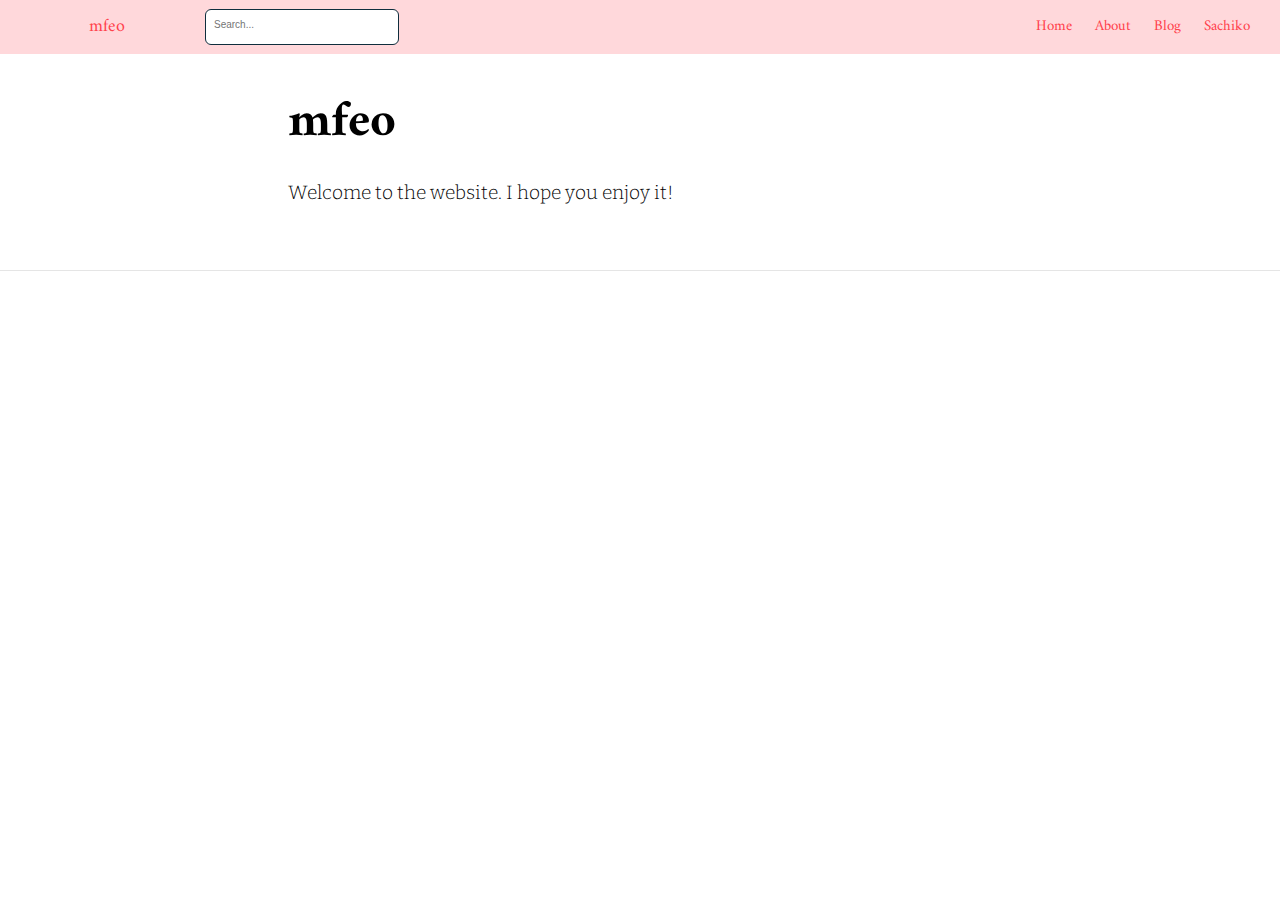
==== docs/index.html @ fdfb840c "i have no idea what im doing?" ====
<!DOCTYPE html>

<html xmlns="http://www.w3.org/1999/xhtml" lang="" xml:lang="">

<head>
  <meta charset="utf-8"/>
  <meta name="viewport" content="width=device-width, initial-scale=1"/>
  <meta http-equiv="X-UA-Compatible" content="IE=Edge,chrome=1"/>
  <meta name="generator" content="distill" />

  <style type="text/css">
  /* Hide doc at startup (prevent jankiness while JS renders/transforms) */
  body {
    visibility: hidden;
  }
  </style>

 <!--radix_placeholder_import_source-->
 <!--/radix_placeholder_import_source-->

<style type="text/css">code{white-space: pre;}</style>
<style type="text/css" data-origin="pandoc">
pre > code.sourceCode { white-space: pre; position: relative; }
pre > code.sourceCode > span { display: inline-block; line-height: 1.25; }
pre > code.sourceCode > span:empty { height: 1.2em; }
.sourceCode { overflow: visible; }
code.sourceCode > span { color: inherit; text-decoration: inherit; }
div.sourceCode { margin: 1em 0; }
pre.sourceCode { margin: 0; }
@media screen {
div.sourceCode { overflow: auto; }
}
@media print {
pre > code.sourceCode { white-space: pre-wrap; }
pre > code.sourceCode > span { text-indent: -5em; padding-left: 5em; }
}
pre.numberSource code
  { counter-reset: source-line 0; }
pre.numberSource code > span
  { position: relative; left: -4em; counter-increment: source-line; }
pre.numberSource code > span > a:first-child::before
  { content: counter(source-line);
    position: relative; left: -1em; text-align: right; vertical-align: baseline;
    border: none; display: inline-block;
    -webkit-touch-callout: none; -webkit-user-select: none;
    -khtml-user-select: none; -moz-user-select: none;
    -ms-user-select: none; user-select: none;
    padding: 0 4px; width: 4em;
    color: #aaaaaa;
  }
pre.numberSource { margin-left: 3em; border-left: 1px solid #aaaaaa;  padding-left: 4px; }
div.sourceCode
  {   }
@media screen {
pre > code.sourceCode > span > a:first-child::before { text-decoration: underline; }
}
code span.al { color: #ad0000; } /* Alert */
code span.an { color: #5e5e5e; } /* Annotation */
code span.at { } /* Attribute */
code span.bn { color: #ad0000; } /* BaseN */
code span.bu { } /* BuiltIn */
code span.cf { color: #007ba5; } /* ControlFlow */
code span.ch { color: #20794d; } /* Char */
code span.cn { color: #8f5902; } /* Constant */
code span.co { color: #5e5e5e; } /* Comment */
code span.cv { color: #5e5e5e; font-style: italic; } /* CommentVar */
code span.do { color: #5e5e5e; font-style: italic; } /* Documentation */
code span.dt { color: #ad0000; } /* DataType */
code span.dv { color: #ad0000; } /* DecVal */
code span.er { color: #ad0000; } /* Error */
code span.ex { } /* Extension */
code span.fl { color: #ad0000; } /* Float */
code span.fu { color: #4758ab; } /* Function */
code span.im { } /* Import */
code span.in { color: #5e5e5e; } /* Information */
code span.kw { color: #007ba5; } /* Keyword */
code span.op { color: #5e5e5e; } /* Operator */
code span.ot { color: #007ba5; } /* Other */
code span.pp { color: #ad0000; } /* Preprocessor */
code span.sc { color: #5e5e5e; } /* SpecialChar */
code span.ss { color: #20794d; } /* SpecialString */
code span.st { color: #20794d; } /* String */
code span.va { color: #111111; } /* Variable */
code span.vs { color: #20794d; } /* VerbatimString */
code span.wa { color: #5e5e5e; font-style: italic; } /* Warning */
</style>


  <!--radix_placeholder_meta_tags-->
  <title>mfeo</title>

  <meta property="description" itemprop="description" content="Welcome to the website. I hope you enjoy it!"/>



  <!--  https://developers.facebook.com/docs/sharing/webmasters#markup -->
  <meta property="og:title" content="mfeo"/>
  <meta property="og:type" content="article"/>
  <meta property="og:description" content="Welcome to the website. I hope you enjoy it!"/>
  <meta property="og:locale" content="en_US"/>
  <meta property="og:site_name" content="mfeo"/>

  <!--  https://dev.twitter.com/cards/types/summary -->
  <meta property="twitter:card" content="summary"/>
  <meta property="twitter:title" content="mfeo"/>
  <meta property="twitter:description" content="Welcome to the website. I hope you enjoy it!"/>

  <!--/radix_placeholder_meta_tags-->
  <!--radix_placeholder_rmarkdown_metadata-->

  <script type="text/json" id="radix-rmarkdown-metadata">
  {"type":"list","attributes":{"names":{"type":"character","attributes":{},"value":["title","description","site"]}},"value":[{"type":"character","attributes":{},"value":["mfeo"]},{"type":"character","attributes":{},"value":["Welcome to the website. I hope you enjoy it!\n"]},{"type":"character","attributes":{},"value":["distill::distill_website"]}]}
  </script>
  <!--/radix_placeholder_rmarkdown_metadata-->
  <!--radix_placeholder_navigation_in_header-->
  <meta name="distill:offset" content=""/>

  <script type="application/javascript">

    window.headroom_prevent_pin = false;

    window.document.addEventListener("DOMContentLoaded", function (event) {

      // initialize headroom for banner
      var header = $('header').get(0);
      var headerHeight = header.offsetHeight;
      var headroom = new Headroom(header, {
        tolerance: 5,
        onPin : function() {
          if (window.headroom_prevent_pin) {
            window.headroom_prevent_pin = false;
            headroom.unpin();
          }
        }
      });
      headroom.init();
      if(window.location.hash)
        headroom.unpin();
      $(header).addClass('headroom--transition');

      // offset scroll location for banner on hash change
      // (see: https://github.com/WickyNilliams/headroom.js/issues/38)
      window.addEventListener("hashchange", function(event) {
        window.scrollTo(0, window.pageYOffset - (headerHeight + 25));
      });

      // responsive menu
      $('.distill-site-header').each(function(i, val) {
        var topnav = $(this);
        var toggle = topnav.find('.nav-toggle');
        toggle.on('click', function() {
          topnav.toggleClass('responsive');
        });
      });

      // nav dropdowns
      $('.nav-dropbtn').click(function(e) {
        $(this).next('.nav-dropdown-content').toggleClass('nav-dropdown-active');
        $(this).parent().siblings('.nav-dropdown')
           .children('.nav-dropdown-content').removeClass('nav-dropdown-active');
      });
      $("body").click(function(e){
        $('.nav-dropdown-content').removeClass('nav-dropdown-active');
      });
      $(".nav-dropdown").click(function(e){
        e.stopPropagation();
      });
    });
  </script>

  <style type="text/css">

  /* Theme (user-documented overrideables for nav appearance) */

  .distill-site-nav {
    color: rgba(255, 255, 255, 0.8);
    background-color: #0F2E3D;
    font-size: 15px;
    font-weight: 300;
  }

  .distill-site-nav a {
    color: inherit;
    text-decoration: none;
  }

  .distill-site-nav a:hover {
    color: white;
  }

  @media print {
    .distill-site-nav {
      display: none;
    }
  }

  .distill-site-header {

  }

  .distill-site-footer {

  }


  /* Site Header */

  .distill-site-header {
    width: 100%;
    box-sizing: border-box;
    z-index: 3;
  }

  .distill-site-header .nav-left {
    display: inline-block;
    margin-left: 8px;
  }

  @media screen and (max-width: 768px) {
    .distill-site-header .nav-left {
      margin-left: 0;
    }
  }


  .distill-site-header .nav-right {
    float: right;
    margin-right: 8px;
  }

  .distill-site-header a,
  .distill-site-header .title {
    display: inline-block;
    text-align: center;
    padding: 14px 10px 14px 10px;
  }

  .distill-site-header .title {
    font-size: 18px;
    min-width: 150px;
  }

  .distill-site-header .logo {
    padding: 0;
  }

  .distill-site-header .logo img {
    display: none;
    max-height: 20px;
    width: auto;
    margin-bottom: -4px;
  }

  .distill-site-header .nav-image img {
    max-height: 18px;
    width: auto;
    display: inline-block;
    margin-bottom: -3px;
  }



  @media screen and (min-width: 1000px) {
    .distill-site-header .logo img {
      display: inline-block;
    }
    .distill-site-header .nav-left {
      margin-left: 20px;
    }
    .distill-site-header .nav-right {
      margin-right: 20px;
    }
    .distill-site-header .title {
      padding-left: 12px;
    }
  }


  .distill-site-header .nav-toggle {
    display: none;
  }

  .nav-dropdown {
    display: inline-block;
    position: relative;
  }

  .nav-dropdown .nav-dropbtn {
    border: none;
    outline: none;
    color: rgba(255, 255, 255, 0.8);
    padding: 16px 10px;
    background-color: transparent;
    font-family: inherit;
    font-size: inherit;
    font-weight: inherit;
    margin: 0;
    margin-top: 1px;
    z-index: 2;
  }

  .nav-dropdown-content {
    display: none;
    position: absolute;
    background-color: white;
    min-width: 200px;
    border: 1px solid rgba(0,0,0,0.15);
    border-radius: 4px;
    box-shadow: 0px 8px 16px 0px rgba(0,0,0,0.1);
    z-index: 1;
    margin-top: 2px;
    white-space: nowrap;
    padding-top: 4px;
    padding-bottom: 4px;
  }

  .nav-dropdown-content hr {
    margin-top: 4px;
    margin-bottom: 4px;
    border: none;
    border-bottom: 1px solid rgba(0, 0, 0, 0.1);
  }

  .nav-dropdown-active {
    display: block;
  }

  .nav-dropdown-content a, .nav-dropdown-content .nav-dropdown-header {
    color: black;
    padding: 6px 24px;
    text-decoration: none;
    display: block;
    text-align: left;
  }

  .nav-dropdown-content .nav-dropdown-header {
    display: block;
    padding: 5px 24px;
    padding-bottom: 0;
    text-transform: uppercase;
    font-size: 14px;
    color: #999999;
    white-space: nowrap;
  }

  .nav-dropdown:hover .nav-dropbtn {
    color: white;
  }

  .nav-dropdown-content a:hover {
    background-color: #ddd;
    color: black;
  }

  .nav-right .nav-dropdown-content {
    margin-left: -45%;
    right: 0;
  }

  @media screen and (max-width: 768px) {
    .distill-site-header a, .distill-site-header .nav-dropdown  {display: none;}
    .distill-site-header a.nav-toggle {
      float: right;
      display: block;
    }
    .distill-site-header .title {
      margin-left: 0;
    }
    .distill-site-header .nav-right {
      margin-right: 0;
    }
    .distill-site-header {
      overflow: hidden;
    }
    .nav-right .nav-dropdown-content {
      margin-left: 0;
    }
  }


  @media screen and (max-width: 768px) {
    .distill-site-header.responsive {position: relative; min-height: 500px; }
    .distill-site-header.responsive a.nav-toggle {
      position: absolute;
      right: 0;
      top: 0;
    }
    .distill-site-header.responsive a,
    .distill-site-header.responsive .nav-dropdown {
      display: block;
      text-align: left;
    }
    .distill-site-header.responsive .nav-left,
    .distill-site-header.responsive .nav-right {
      width: 100%;
    }
    .distill-site-header.responsive .nav-dropdown {float: none;}
    .distill-site-header.responsive .nav-dropdown-content {position: relative;}
    .distill-site-header.responsive .nav-dropdown .nav-dropbtn {
      display: block;
      width: 100%;
      text-align: left;
    }
  }

  /* Site Footer */

  .distill-site-footer {
    width: 100%;
    overflow: hidden;
    box-sizing: border-box;
    z-index: 3;
    margin-top: 30px;
    padding-top: 30px;
    padding-bottom: 30px;
    text-align: center;
  }

  /* Headroom */

  d-title {
    padding-top: 6rem;
  }

  @media print {
    d-title {
      padding-top: 4rem;
    }
  }

  .headroom {
    z-index: 1000;
    position: fixed;
    top: 0;
    left: 0;
    right: 0;
  }

  .headroom--transition {
    transition: all .4s ease-in-out;
  }

  .headroom--unpinned {
    top: -100px;
  }

  .headroom--pinned {
    top: 0;
  }

  /* adjust viewport for navbar height */
  /* helps vertically center bootstrap (non-distill) content */
  .min-vh-100 {
    min-height: calc(100vh - 100px) !important;
  }

  </style>

  <script src="site_libs/jquery-3.6.0/jquery-3.6.0.min.js"></script>
  <link href="site_libs/font-awesome-5.1.0/css/all.css" rel="stylesheet"/>
  <link href="site_libs/font-awesome-5.1.0/css/v4-shims.css" rel="stylesheet"/>
  <script src="site_libs/headroom-0.9.4/headroom.min.js"></script>
  <script src="site_libs/autocomplete-0.37.1/autocomplete.min.js"></script>
  <script src="site_libs/fuse-6.4.1/fuse.min.js"></script>

  <script type="application/javascript">

  function getMeta(metaName) {
    var metas = document.getElementsByTagName('meta');
    for (let i = 0; i < metas.length; i++) {
      if (metas[i].getAttribute('name') === metaName) {
        return metas[i].getAttribute('content');
      }
    }
    return '';
  }

  function offsetURL(url) {
    var offset = getMeta('distill:offset');
    return offset ? offset + '/' + url : url;
  }

  function createFuseIndex() {

    // create fuse index
    var options = {
      keys: [
        { name: 'title', weight: 20 },
        { name: 'categories', weight: 15 },
        { name: 'description', weight: 10 },
        { name: 'contents', weight: 5 },
      ],
      ignoreLocation: true,
      threshold: 0
    };
    var fuse = new window.Fuse([], options);

    // fetch the main search.json
    return fetch(offsetURL('search.json'))
      .then(function(response) {
        if (response.status == 200) {
          return response.json().then(function(json) {
            // index main articles
            json.articles.forEach(function(article) {
              fuse.add(article);
            });
            // download collections and index their articles
            return Promise.all(json.collections.map(function(collection) {
              return fetch(offsetURL(collection)).then(function(response) {
                if (response.status === 200) {
                  return response.json().then(function(articles) {
                    articles.forEach(function(article) {
                      fuse.add(article);
                    });
                  })
                } else {
                  return Promise.reject(
                    new Error('Unexpected status from search index request: ' +
                              response.status)
                  );
                }
              });
            })).then(function() {
              return fuse;
            });
          });

        } else {
          return Promise.reject(
            new Error('Unexpected status from search index request: ' +
                        response.status)
          );
        }
      });
  }

  window.document.addEventListener("DOMContentLoaded", function (event) {

    // get search element (bail if we don't have one)
    var searchEl = window.document.getElementById('distill-search');
    if (!searchEl)
      return;

    createFuseIndex()
      .then(function(fuse) {

        // make search box visible
        searchEl.classList.remove('hidden');

        // initialize autocomplete
        var options = {
          autoselect: true,
          hint: false,
          minLength: 2,
        };
        window.autocomplete(searchEl, options, [{
          source: function(query, callback) {
            const searchOptions = {
              isCaseSensitive: false,
              shouldSort: true,
              minMatchCharLength: 2,
              limit: 10,
            };
            var results = fuse.search(query, searchOptions);
            callback(results
              .map(function(result) { return result.item; })
            );
          },
          templates: {
            suggestion: function(suggestion) {
              var img = suggestion.preview && Object.keys(suggestion.preview).length > 0
                ? `<img src="${offsetURL(suggestion.preview)}"</img>`
                : '';
              var html = `
                <div class="search-item">
                  <h3>${suggestion.title}</h3>
                  <div class="search-item-description">
                    ${suggestion.description || ''}
                  </div>
                  <div class="search-item-preview">
                    ${img}
                  </div>
                </div>
              `;
              return html;
            }
          }
        }]).on('autocomplete:selected', function(event, suggestion) {
          window.location.href = offsetURL(suggestion.path);
        });
        // remove inline display style on autocompleter (we want to
        // manage responsive display via css)
        $('.algolia-autocomplete').css("display", "");
      })
      .catch(function(error) {
        console.log(error);
      });

  });

  </script>

  <style type="text/css">

  .nav-search {
    font-size: x-small;
  }

  /* Algolioa Autocomplete */

  .algolia-autocomplete {
    display: inline-block;
    margin-left: 10px;
    vertical-align: sub;
    background-color: white;
    color: black;
    padding: 6px;
    padding-top: 8px;
    padding-bottom: 0;
    border-radius: 6px;
    border: 1px #0F2E3D solid;
    width: 180px;
  }


  @media screen and (max-width: 768px) {
    .distill-site-nav .algolia-autocomplete {
      display: none;
      visibility: hidden;
    }
    .distill-site-nav.responsive .algolia-autocomplete {
      display: inline-block;
      visibility: visible;
    }
    .distill-site-nav.responsive .algolia-autocomplete .aa-dropdown-menu {
      margin-left: 0;
      width: 400px;
      max-height: 400px;
    }
  }

  .algolia-autocomplete .aa-input, .algolia-autocomplete .aa-hint {
    width: 90%;
    outline: none;
    border: none;
  }

  .algolia-autocomplete .aa-hint {
    color: #999;
  }
  .algolia-autocomplete .aa-dropdown-menu {
    width: 550px;
    max-height: 70vh;
    overflow-x: visible;
    overflow-y: scroll;
    padding: 5px;
    margin-top: 3px;
    margin-left: -150px;
    background-color: #fff;
    border-radius: 5px;
    border: 1px solid #999;
    border-top: none;
  }

  .algolia-autocomplete .aa-dropdown-menu .aa-suggestion {
    cursor: pointer;
    padding: 5px 4px;
    border-bottom: 1px solid #eee;
  }

  .algolia-autocomplete .aa-dropdown-menu .aa-suggestion:last-of-type {
    border-bottom: none;
    margin-bottom: 2px;
  }

  .algolia-autocomplete .aa-dropdown-menu .aa-suggestion .search-item {
    overflow: hidden;
    font-size: 0.8em;
    line-height: 1.4em;
  }

  .algolia-autocomplete .aa-dropdown-menu .aa-suggestion .search-item h3 {
    font-size: 1rem;
    margin-block-start: 0;
    margin-block-end: 5px;
  }

  .algolia-autocomplete .aa-dropdown-menu .aa-suggestion .search-item-description {
    display: inline-block;
    overflow: hidden;
    height: 2.8em;
    width: 80%;
    margin-right: 4%;
  }

  .algolia-autocomplete .aa-dropdown-menu .aa-suggestion .search-item-preview {
    display: inline-block;
    width: 15%;
  }

  .algolia-autocomplete .aa-dropdown-menu .aa-suggestion .search-item-preview img {
    height: 3em;
    width: auto;
    display: none;
  }

  .algolia-autocomplete .aa-dropdown-menu .aa-suggestion .search-item-preview img[src] {
    display: initial;
  }

  .algolia-autocomplete .aa-dropdown-menu .aa-suggestion.aa-cursor {
    background-color: #eee;
  }
  .algolia-autocomplete .aa-dropdown-menu .aa-suggestion em {
    font-weight: bold;
    font-style: normal;
  }

  </style>


  <!--/radix_placeholder_navigation_in_header-->
  <!--radix_placeholder_distill-->

  <style type="text/css">

  body {
    background-color: white;
  }

  .pandoc-table {
    width: 100%;
  }

  .pandoc-table>caption {
    margin-bottom: 10px;
  }

  .pandoc-table th:not([align]) {
    text-align: left;
  }

  .pagedtable-footer {
    font-size: 15px;
  }

  d-byline .byline {
    grid-template-columns: 2fr 2fr;
  }

  d-byline .byline h3 {
    margin-block-start: 1.5em;
  }

  d-byline .byline .authors-affiliations h3 {
    margin-block-start: 0.5em;
  }

  .authors-affiliations .orcid-id {
    width: 16px;
    height:16px;
    margin-left: 4px;
    margin-right: 4px;
    vertical-align: middle;
    padding-bottom: 2px;
  }

  d-title .dt-tags {
    margin-top: 1em;
    grid-column: text;
  }

  .dt-tags .dt-tag {
    text-decoration: none;
    display: inline-block;
    color: rgba(0,0,0,0.6);
    padding: 0em 0.4em;
    margin-right: 0.5em;
    margin-bottom: 0.4em;
    font-size: 70%;
    border: 1px solid rgba(0,0,0,0.2);
    border-radius: 3px;
    text-transform: uppercase;
    font-weight: 500;
  }

  d-article table.gt_table td,
  d-article table.gt_table th {
    border-bottom: none;
  }

  .html-widget {
    margin-bottom: 2.0em;
  }

  .l-screen-inset {
    padding-right: 16px;
  }

  .l-screen .caption {
    margin-left: 10px;
  }

  .shaded {
    background: rgb(247, 247, 247);
    padding-top: 20px;
    padding-bottom: 20px;
    border-top: 1px solid rgba(0, 0, 0, 0.1);
    border-bottom: 1px solid rgba(0, 0, 0, 0.1);
  }

  .shaded .html-widget {
    margin-bottom: 0;
    border: 1px solid rgba(0, 0, 0, 0.1);
  }

  .shaded .shaded-content {
    background: white;
  }

  .text-output {
    margin-top: 0;
    line-height: 1.5em;
  }

  .hidden {
    display: none !important;
  }

  d-article {
    padding-top: 2.5rem;
    padding-bottom: 30px;
  }

  d-appendix {
    padding-top: 30px;
  }

  d-article>p>img {
    width: 100%;
  }

  d-article h2 {
    margin: 1rem 0 1.5rem 0;
  }

  d-article h3 {
    margin-top: 1.5rem;
  }

  d-article iframe {
    border: 1px solid rgba(0, 0, 0, 0.1);
    margin-bottom: 2.0em;
    width: 100%;
  }

  /* Tweak code blocks */

  d-article div.sourceCode code,
  d-article pre code {
    font-family: Consolas, Monaco, 'Andale Mono', 'Ubuntu Mono', monospace;
  }

  d-article pre,
  d-article div.sourceCode,
  d-article div.sourceCode pre {
    overflow: auto;
  }

  d-article div.sourceCode {
    background-color: white;
  }

  d-article div.sourceCode pre {
    padding-left: 10px;
    font-size: 12px;
    border-left: 2px solid rgba(0,0,0,0.1);
  }

  d-article pre {
    font-size: 12px;
    color: black;
    background: none;
    margin-top: 0;
    text-align: left;
    white-space: pre;
    word-spacing: normal;
    word-break: normal;
    word-wrap: normal;
    line-height: 1.5;

    -moz-tab-size: 4;
    -o-tab-size: 4;
    tab-size: 4;

    -webkit-hyphens: none;
    -moz-hyphens: none;
    -ms-hyphens: none;
    hyphens: none;
  }

  d-article pre a {
    border-bottom: none;
  }

  d-article pre a:hover {
    border-bottom: none;
    text-decoration: underline;
  }

  d-article details {
    grid-column: text;
    margin-bottom: 0.8em;
  }

  @media(min-width: 768px) {

  d-article pre,
  d-article div.sourceCode,
  d-article div.sourceCode pre {
    overflow: visible !important;
  }

  d-article div.sourceCode pre {
    padding-left: 18px;
    font-size: 14px;
  }

  d-article pre {
    font-size: 14px;
  }

  }

  figure img.external {
    background: white;
    border: 1px solid rgba(0, 0, 0, 0.1);
    box-shadow: 0 1px 8px rgba(0, 0, 0, 0.1);
    padding: 18px;
    box-sizing: border-box;
  }

  /* CSS for d-contents */

  .d-contents {
    grid-column: text;
    color: rgba(0,0,0,0.8);
    font-size: 0.9em;
    padding-bottom: 1em;
    margin-bottom: 1em;
    padding-bottom: 0.5em;
    margin-bottom: 1em;
    padding-left: 0.25em;
    justify-self: start;
  }

  @media(min-width: 1000px) {
    .d-contents.d-contents-float {
      height: 0;
      grid-column-start: 1;
      grid-column-end: 4;
      justify-self: center;
      padding-right: 3em;
      padding-left: 2em;
    }
  }

  .d-contents nav h3 {
    font-size: 18px;
    margin-top: 0;
    margin-bottom: 1em;
  }

  .d-contents li {
    list-style-type: none
  }

  .d-contents nav > ul {
    padding-left: 0;
  }

  .d-contents ul {
    padding-left: 1em
  }

  .d-contents nav ul li {
    margin-top: 0.6em;
    margin-bottom: 0.2em;
  }

  .d-contents nav a {
    font-size: 13px;
    border-bottom: none;
    text-decoration: none
    color: rgba(0, 0, 0, 0.8);
  }

  .d-contents nav a:hover {
    text-decoration: underline solid rgba(0, 0, 0, 0.6)
  }

  .d-contents nav > ul > li > a {
    font-weight: 600;
  }

  .d-contents nav > ul > li > ul {
    font-weight: inherit;
  }

  .d-contents nav > ul > li > ul > li {
    margin-top: 0.2em;
  }


  .d-contents nav ul {
    margin-top: 0;
    margin-bottom: 0.25em;
  }

  .d-article-with-toc h2:nth-child(2) {
    margin-top: 0;
  }


  /* Figure */

  .figure {
    position: relative;
    margin-bottom: 2.5em;
    margin-top: 1.5em;
  }

  .figure img {
    width: 100%;
  }

  .figure .caption {
    color: rgba(0, 0, 0, 0.6);
    font-size: 12px;
    line-height: 1.5em;
  }

  .figure img.external {
    background: white;
    border: 1px solid rgba(0, 0, 0, 0.1);
    box-shadow: 0 1px 8px rgba(0, 0, 0, 0.1);
    padding: 18px;
    box-sizing: border-box;
  }

  .figure .caption a {
    color: rgba(0, 0, 0, 0.6);
  }

  .figure .caption b,
  .figure .caption strong, {
    font-weight: 600;
    color: rgba(0, 0, 0, 1.0);
  }

  /* Citations */

  d-article .citation {
    color: inherit;
    cursor: inherit;
  }

  div.hanging-indent{
    margin-left: 1em; text-indent: -1em;
  }

  /* Citation hover box */

  .tippy-box[data-theme~=light-border] {
    background-color: rgba(250, 250, 250, 0.95);
  }

  .tippy-content > p {
    margin-bottom: 0;
    padding: 2px;
  }


  /* Tweak 1000px media break to show more text */

  @media(min-width: 1000px) {
    .base-grid,
    distill-header,
    d-title,
    d-abstract,
    d-article,
    d-appendix,
    distill-appendix,
    d-byline,
    d-footnote-list,
    d-citation-list,
    distill-footer {
      grid-template-columns: [screen-start] 1fr [page-start kicker-start] 80px [middle-start] 50px [text-start kicker-end] 65px 65px 65px 65px 65px 65px 65px 65px [text-end gutter-start] 65px [middle-end] 65px [page-end gutter-end] 1fr [screen-end];
      grid-column-gap: 16px;
    }

    .grid {
      grid-column-gap: 16px;
    }

    d-article {
      font-size: 1.06rem;
      line-height: 1.7em;
    }
    figure .caption, .figure .caption, figure figcaption {
      font-size: 13px;
    }
  }

  @media(min-width: 1180px) {
    .base-grid,
    distill-header,
    d-title,
    d-abstract,
    d-article,
    d-appendix,
    distill-appendix,
    d-byline,
    d-footnote-list,
    d-citation-list,
    distill-footer {
      grid-template-columns: [screen-start] 1fr [page-start kicker-start] 60px [middle-start] 60px [text-start kicker-end] 60px 60px 60px 60px 60px 60px 60px 60px [text-end gutter-start] 60px [middle-end] 60px [page-end gutter-end] 1fr [screen-end];
      grid-column-gap: 32px;
    }

    .grid {
      grid-column-gap: 32px;
    }
  }


  /* Get the citation styles for the appendix (not auto-injected on render since
     we do our own rendering of the citation appendix) */

  d-appendix .citation-appendix,
  .d-appendix .citation-appendix {
    font-size: 11px;
    line-height: 15px;
    border-left: 1px solid rgba(0, 0, 0, 0.1);
    padding-left: 18px;
    border: 1px solid rgba(0,0,0,0.1);
    background: rgba(0, 0, 0, 0.02);
    padding: 10px 18px;
    border-radius: 3px;
    color: rgba(150, 150, 150, 1);
    overflow: hidden;
    margin-top: -12px;
    white-space: pre-wrap;
    word-wrap: break-word;
  }

  /* Include appendix styles here so they can be overridden */

  d-appendix {
    contain: layout style;
    font-size: 0.8em;
    line-height: 1.7em;
    margin-top: 60px;
    margin-bottom: 0;
    border-top: 1px solid rgba(0, 0, 0, 0.1);
    color: rgba(0,0,0,0.5);
    padding-top: 60px;
    padding-bottom: 48px;
  }

  d-appendix h3 {
    grid-column: page-start / text-start;
    font-size: 15px;
    font-weight: 500;
    margin-top: 1em;
    margin-bottom: 0;
    color: rgba(0,0,0,0.65);
  }

  d-appendix h3 + * {
    margin-top: 1em;
  }

  d-appendix ol {
    padding: 0 0 0 15px;
  }

  @media (min-width: 768px) {
    d-appendix ol {
      padding: 0 0 0 30px;
      margin-left: -30px;
    }
  }

  d-appendix li {
    margin-bottom: 1em;
  }

  d-appendix a {
    color: rgba(0, 0, 0, 0.6);
  }

  d-appendix > * {
    grid-column: text;
  }

  d-appendix > d-footnote-list,
  d-appendix > d-citation-list,
  d-appendix > distill-appendix {
    grid-column: screen;
  }

  /* Include footnote styles here so they can be overridden */

  d-footnote-list {
    contain: layout style;
  }

  d-footnote-list > * {
    grid-column: text;
  }

  d-footnote-list a.footnote-backlink {
    color: rgba(0,0,0,0.3);
    padding-left: 0.5em;
  }



  /* Anchor.js */

  .anchorjs-link {
    /*transition: all .25s linear; */
    text-decoration: none;
    border-bottom: none;
  }
  *:hover > .anchorjs-link {
    margin-left: -1.125em !important;
    text-decoration: none;
    border-bottom: none;
  }

  /* Social footer */

  .social_footer {
    margin-top: 30px;
    margin-bottom: 0;
    color: rgba(0,0,0,0.67);
  }

  .disqus-comments {
    margin-right: 30px;
  }

  .disqus-comment-count {
    border-bottom: 1px solid rgba(0, 0, 0, 0.4);
    cursor: pointer;
  }

  #disqus_thread {
    margin-top: 30px;
  }

  .article-sharing a {
    border-bottom: none;
    margin-right: 8px;
  }

  .article-sharing a:hover {
    border-bottom: none;
  }

  .sidebar-section.subscribe {
    font-size: 12px;
    line-height: 1.6em;
  }

  .subscribe p {
    margin-bottom: 0.5em;
  }


  .article-footer .subscribe {
    font-size: 15px;
    margin-top: 45px;
  }


  .sidebar-section.custom {
    font-size: 12px;
    line-height: 1.6em;
  }

  .custom p {
    margin-bottom: 0.5em;
  }

  /* Styles for listing layout (hide title) */
  .layout-listing d-title, .layout-listing .d-title {
    display: none;
  }

  /* Styles for posts lists (not auto-injected) */


  .posts-with-sidebar {
    padding-left: 45px;
    padding-right: 45px;
  }

  .posts-list .description h2,
  .posts-list .description p {
    font-family: -apple-system, BlinkMacSystemFont, "Segoe UI", Roboto, Oxygen, Ubuntu, Cantarell, "Fira Sans", "Droid Sans", "Helvetica Neue", Arial, sans-serif;
  }

  .posts-list .description h2 {
    font-weight: 700;
    border-bottom: none;
    padding-bottom: 0;
  }

  .posts-list h2.post-tag {
    border-bottom: 1px solid rgba(0, 0, 0, 0.2);
    padding-bottom: 12px;
  }
  .posts-list {
    margin-top: 60px;
    margin-bottom: 24px;
  }

  .posts-list .post-preview {
    text-decoration: none;
    overflow: hidden;
    display: block;
    border-bottom: 1px solid rgba(0, 0, 0, 0.1);
    padding: 24px 0;
  }

  .post-preview-last {
    border-bottom: none !important;
  }

  .posts-list .posts-list-caption {
    grid-column: screen;
    font-weight: 400;
  }

  .posts-list .post-preview h2 {
    margin: 0 0 6px 0;
    line-height: 1.2em;
    font-style: normal;
    font-size: 24px;
  }

  .posts-list .post-preview p {
    margin: 0 0 12px 0;
    line-height: 1.4em;
    font-size: 16px;
  }

  .posts-list .post-preview .thumbnail {
    box-sizing: border-box;
    margin-bottom: 24px;
    position: relative;
    max-width: 500px;
  }
  .posts-list .post-preview img {
    width: 100%;
    display: block;
  }

  .posts-list .metadata {
    font-size: 12px;
    line-height: 1.4em;
    margin-bottom: 18px;
  }

  .posts-list .metadata > * {
    display: inline-block;
  }

  .posts-list .metadata .publishedDate {
    margin-right: 2em;
  }

  .posts-list .metadata .dt-authors {
    display: block;
    margin-top: 0.3em;
    margin-right: 2em;
  }

  .posts-list .dt-tags {
    display: block;
    line-height: 1em;
  }

  .posts-list .dt-tags .dt-tag {
    display: inline-block;
    color: rgba(0,0,0,0.6);
    padding: 0.3em 0.4em;
    margin-right: 0.2em;
    margin-bottom: 0.4em;
    font-size: 60%;
    border: 1px solid rgba(0,0,0,0.2);
    border-radius: 3px;
    text-transform: uppercase;
    font-weight: 500;
  }

  .posts-list img {
    opacity: 1;
  }

  .posts-list img[data-src] {
    opacity: 0;
  }

  .posts-more {
    clear: both;
  }


  .posts-sidebar {
    font-size: 16px;
  }

  .posts-sidebar h3 {
    font-size: 16px;
    margin-top: 0;
    margin-bottom: 0.5em;
    font-weight: 400;
    text-transform: uppercase;
  }

  .sidebar-section {
    margin-bottom: 30px;
  }

  .categories ul {
    list-style-type: none;
    margin: 0;
    padding: 0;
  }

  .categories li {
    color: rgba(0, 0, 0, 0.8);
    margin-bottom: 0;
  }

  .categories li>a {
    border-bottom: none;
  }

  .categories li>a:hover {
    border-bottom: 1px solid rgba(0, 0, 0, 0.4);
  }

  .categories .active {
    font-weight: 600;
  }

  .categories .category-count {
    color: rgba(0, 0, 0, 0.4);
  }


  @media(min-width: 768px) {
    .posts-list .post-preview h2 {
      font-size: 26px;
    }
    .posts-list .post-preview .thumbnail {
      float: right;
      width: 30%;
      margin-bottom: 0;
    }
    .posts-list .post-preview .description {
      float: left;
      width: 45%;
    }
    .posts-list .post-preview .metadata {
      float: left;
      width: 20%;
      margin-top: 8px;
    }
    .posts-list .post-preview p {
      margin: 0 0 12px 0;
      line-height: 1.5em;
      font-size: 16px;
    }
    .posts-with-sidebar .posts-list {
      float: left;
      width: 75%;
    }
    .posts-with-sidebar .posts-sidebar {
      float: right;
      width: 20%;
      margin-top: 60px;
      padding-top: 24px;
      padding-bottom: 24px;
    }
  }


  /* Improve display for browsers without grid (IE/Edge <= 15) */

  .downlevel {
    line-height: 1.6em;
    font-family: -apple-system, BlinkMacSystemFont, "Segoe UI", Roboto, Oxygen, Ubuntu, Cantarell, "Fira Sans", "Droid Sans", "Helvetica Neue", Arial, sans-serif;
    margin: 0;
  }

  .downlevel .d-title {
    padding-top: 6rem;
    padding-bottom: 1.5rem;
  }

  .downlevel .d-title h1 {
    font-size: 50px;
    font-weight: 700;
    line-height: 1.1em;
    margin: 0 0 0.5rem;
  }

  .downlevel .d-title p {
    font-weight: 300;
    font-size: 1.2rem;
    line-height: 1.55em;
    margin-top: 0;
  }

  .downlevel .d-byline {
    padding-top: 0.8em;
    padding-bottom: 0.8em;
    font-size: 0.8rem;
    line-height: 1.8em;
  }

  .downlevel .section-separator {
    border: none;
    border-top: 1px solid rgba(0, 0, 0, 0.1);
  }

  .downlevel .d-article {
    font-size: 1.06rem;
    line-height: 1.7em;
    padding-top: 1rem;
    padding-bottom: 2rem;
  }


  .downlevel .d-appendix {
    padding-left: 0;
    padding-right: 0;
    max-width: none;
    font-size: 0.8em;
    line-height: 1.7em;
    margin-bottom: 0;
    color: rgba(0,0,0,0.5);
    padding-top: 40px;
    padding-bottom: 48px;
  }

  .downlevel .footnotes ol {
    padding-left: 13px;
  }

  .downlevel .base-grid,
  .downlevel .distill-header,
  .downlevel .d-title,
  .downlevel .d-abstract,
  .downlevel .d-article,
  .downlevel .d-appendix,
  .downlevel .distill-appendix,
  .downlevel .d-byline,
  .downlevel .d-footnote-list,
  .downlevel .d-citation-list,
  .downlevel .distill-footer,
  .downlevel .appendix-bottom,
  .downlevel .posts-container {
    padding-left: 40px;
    padding-right: 40px;
  }

  @media(min-width: 768px) {
    .downlevel .base-grid,
    .downlevel .distill-header,
    .downlevel .d-title,
    .downlevel .d-abstract,
    .downlevel .d-article,
    .downlevel .d-appendix,
    .downlevel .distill-appendix,
    .downlevel .d-byline,
    .downlevel .d-footnote-list,
    .downlevel .d-citation-list,
    .downlevel .distill-footer,
    .downlevel .appendix-bottom,
    .downlevel .posts-container {
    padding-left: 150px;
    padding-right: 150px;
    max-width: 900px;
  }
  }

  .downlevel pre code {
    display: block;
    border-left: 2px solid rgba(0, 0, 0, .1);
    padding: 0 0 0 20px;
    font-size: 14px;
  }

  .downlevel code, .downlevel pre {
    color: black;
    background: none;
    font-family: Consolas, Monaco, 'Andale Mono', 'Ubuntu Mono', monospace;
    text-align: left;
    white-space: pre;
    word-spacing: normal;
    word-break: normal;
    word-wrap: normal;
    line-height: 1.5;

    -moz-tab-size: 4;
    -o-tab-size: 4;
    tab-size: 4;

    -webkit-hyphens: none;
    -moz-hyphens: none;
    -ms-hyphens: none;
    hyphens: none;
  }

  .downlevel .posts-list .post-preview {
    color: inherit;
  }



  </style>

  <script type="application/javascript">

  function is_downlevel_browser() {
    if (bowser.isUnsupportedBrowser({ msie: "12", msedge: "16"},
                                   window.navigator.userAgent)) {
      return true;
    } else {
      return window.load_distill_framework === undefined;
    }
  }

  // show body when load is complete
  function on_load_complete() {

    // add anchors
    if (window.anchors) {
      window.anchors.options.placement = 'left';
      window.anchors.add('d-article > h2, d-article > h3, d-article > h4, d-article > h5');
    }


    // set body to visible
    document.body.style.visibility = 'visible';

    // force redraw for leaflet widgets
    if (window.HTMLWidgets) {
      var maps = window.HTMLWidgets.findAll(".leaflet");
      $.each(maps, function(i, el) {
        var map = this.getMap();
        map.invalidateSize();
        map.eachLayer(function(layer) {
          if (layer instanceof L.TileLayer)
            layer.redraw();
        });
      });
    }

    // trigger 'shown' so htmlwidgets resize
    $('d-article').trigger('shown');
  }

  function init_distill() {

    init_common();

    // create front matter
    var front_matter = $('<d-front-matter></d-front-matter>');
    $('#distill-front-matter').wrap(front_matter);

    // create d-title
    $('.d-title').changeElementType('d-title');

    // create d-byline
    var byline = $('<d-byline></d-byline>');
    $('.d-byline').replaceWith(byline);

    // create d-article
    var article = $('<d-article></d-article>');
    $('.d-article').wrap(article).children().unwrap();

    // move posts container into article
    $('.posts-container').appendTo($('d-article'));

    // create d-appendix
    $('.d-appendix').changeElementType('d-appendix');

    // flag indicating that we have appendix items
    var appendix = $('.appendix-bottom').children('h3').length > 0;

    // replace footnotes with <d-footnote>
    $('.footnote-ref').each(function(i, val) {
      appendix = true;
      var href = $(this).attr('href');
      var id = href.replace('#', '');
      var fn = $('#' + id);
      var fn_p = $('#' + id + '>p');
      fn_p.find('.footnote-back').remove();
      var text = fn_p.html();
      var dtfn = $('<d-footnote></d-footnote>');
      dtfn.html(text);
      $(this).replaceWith(dtfn);
    });
    // remove footnotes
    $('.footnotes').remove();

    // move refs into #references-listing
    $('#references-listing').replaceWith($('#refs'));

    $('h1.appendix, h2.appendix').each(function(i, val) {
      $(this).changeElementType('h3');
    });
    $('h3.appendix').each(function(i, val) {
      var id = $(this).attr('id');
      $('.d-contents a[href="#' + id + '"]').parent().remove();
      appendix = true;
      $(this).nextUntil($('h1, h2, h3')).addBack().appendTo($('d-appendix'));
    });

    // show d-appendix if we have appendix content
    $("d-appendix").css('display', appendix ? 'grid' : 'none');

    // localize layout chunks to just output
    $('.layout-chunk').each(function(i, val) {

      // capture layout
      var layout = $(this).attr('data-layout');

      // apply layout to markdown level block elements
      var elements = $(this).children().not('details, div.sourceCode, pre, script');
      elements.each(function(i, el) {
        var layout_div = $('<div class="' + layout + '"></div>');
        if (layout_div.hasClass('shaded')) {
          var shaded_content = $('<div class="shaded-content"></div>');
          $(this).wrap(shaded_content);
          $(this).parent().wrap(layout_div);
        } else {
          $(this).wrap(layout_div);
        }
      });


      // unwrap the layout-chunk div
      $(this).children().unwrap();
    });

    // remove code block used to force  highlighting css
    $('.distill-force-highlighting-css').parent().remove();

    // remove empty line numbers inserted by pandoc when using a
    // custom syntax highlighting theme
    $('code.sourceCode a:empty').remove();

    // load distill framework
    load_distill_framework();

    // wait for window.distillRunlevel == 4 to do post processing
    function distill_post_process() {

      if (!window.distillRunlevel || window.distillRunlevel < 4)
        return;

      // hide author/affiliations entirely if we have no authors
      var front_matter = JSON.parse($("#distill-front-matter").html());
      var have_authors = front_matter.authors && front_matter.authors.length > 0;
      if (!have_authors)
        $('d-byline').addClass('hidden');

      // article with toc class
      $('.d-contents').parent().addClass('d-article-with-toc');

      // strip links that point to #
      $('.authors-affiliations').find('a[href="#"]').removeAttr('href');

      // add orcid ids
      $('.authors-affiliations').find('.author').each(function(i, el) {
        var orcid_id = front_matter.authors[i].orcidID;
        if (orcid_id) {
          var a = $('<a></a>');
          a.attr('href', 'https://orcid.org/' + orcid_id);
          var img = $('<img></img>');
          img.addClass('orcid-id');
          img.attr('alt', 'ORCID ID');
          img.attr('src','[data-uri]');
          a.append(img);
          $(this).append(a);
        }
      });

      // hide elements of author/affiliations grid that have no value
      function hide_byline_column(caption) {
        $('d-byline').find('h3:contains("' + caption + '")').parent().css('visibility', 'hidden');
      }

      // affiliations
      var have_affiliations = false;
      for (var i = 0; i<front_matter.authors.length; ++i) {
        var author = front_matter.authors[i];
        if (author.affiliation !== "&nbsp;") {
          have_affiliations = true;
          break;
        }
      }
      if (!have_affiliations)
        $('d-byline').find('h3:contains("Affiliations")').css('visibility', 'hidden');

      // published date
      if (!front_matter.publishedDate)
        hide_byline_column("Published");

      // document object identifier
      var doi = $('d-byline').find('h3:contains("DOI")');
      var doi_p = doi.next().empty();
      if (!front_matter.doi) {
        // if we have a citation and valid citationText then link to that
        if ($('#citation').length > 0 && front_matter.citationText) {
          doi.html('Citation');
          $('<a href="#citation"></a>')
            .text(front_matter.citationText)
            .appendTo(doi_p);
        } else {
          hide_byline_column("DOI");
        }
      } else {
        $('<a></a>')
           .attr('href', "https://doi.org/" + front_matter.doi)
           .html(front_matter.doi)
           .appendTo(doi_p);
      }

       // change plural form of authors/affiliations
      if (front_matter.authors.length === 1) {
        var grid = $('.authors-affiliations');
        grid.children('h3:contains("Authors")').text('Author');
        grid.children('h3:contains("Affiliations")').text('Affiliation');
      }

      // remove d-appendix and d-footnote-list local styles
      $('d-appendix > style:first-child').remove();
      $('d-footnote-list > style:first-child').remove();

      // move appendix-bottom entries to the bottom
      $('.appendix-bottom').appendTo('d-appendix').children().unwrap();
      $('.appendix-bottom').remove();

      // hoverable references
      $('span.citation[data-cites]').each(function() {
        var refs = $(this).attr('data-cites').split(" ");
        var refHtml = refs.map(function(ref) {
          return "<p>" + $('#ref-' + ref).html() + "</p>";
        }).join("\n");
        window.tippy(this, {
          allowHTML: true,
          content: refHtml,
          maxWidth: 500,
          interactive: true,
          interactiveBorder: 10,
          theme: 'light-border',
          placement: 'bottom-start'
        });
      });

      // clear polling timer
      clearInterval(tid);

      // show body now that everything is ready
      on_load_complete();
    }

    var tid = setInterval(distill_post_process, 50);
    distill_post_process();

  }

  function init_downlevel() {

    init_common();

     // insert hr after d-title
    $('.d-title').after($('<hr class="section-separator"/>'));

    // check if we have authors
    var front_matter = JSON.parse($("#distill-front-matter").html());
    var have_authors = front_matter.authors && front_matter.authors.length > 0;

    // manage byline/border
    if (!have_authors)
      $('.d-byline').remove();
    $('.d-byline').after($('<hr class="section-separator"/>'));
    $('.d-byline a').remove();

    // remove toc
    $('.d-contents').remove();

    // move appendix elements
    $('h1.appendix, h2.appendix').each(function(i, val) {
      $(this).changeElementType('h3');
    });
    $('h3.appendix').each(function(i, val) {
      $(this).nextUntil($('h1, h2, h3')).addBack().appendTo($('.d-appendix'));
    });


    // inject headers into references and footnotes
    var refs_header = $('<h3></h3>');
    refs_header.text('References');
    $('#refs').prepend(refs_header);

    var footnotes_header = $('<h3></h3');
    footnotes_header.text('Footnotes');
    $('.footnotes').children('hr').first().replaceWith(footnotes_header);

    // move appendix-bottom entries to the bottom
    $('.appendix-bottom').appendTo('.d-appendix').children().unwrap();
    $('.appendix-bottom').remove();

    // remove appendix if it's empty
    if ($('.d-appendix').children().length === 0)
      $('.d-appendix').remove();

    // prepend separator above appendix
    $('.d-appendix').before($('<hr class="section-separator" style="clear: both"/>'));

    // trim code
    $('pre>code').each(function(i, val) {
      $(this).html($.trim($(this).html()));
    });

    // move posts-container right before article
    $('.posts-container').insertBefore($('.d-article'));

    $('body').addClass('downlevel');

    on_load_complete();
  }


  function init_common() {

    // jquery plugin to change element types
    (function($) {
      $.fn.changeElementType = function(newType) {
        var attrs = {};

        $.each(this[0].attributes, function(idx, attr) {
          attrs[attr.nodeName] = attr.nodeValue;
        });

        this.replaceWith(function() {
          return $("<" + newType + "/>", attrs).append($(this).contents());
        });
      };
    })(jQuery);

    // prevent underline for linked images
    $('a > img').parent().css({'border-bottom' : 'none'});

    // mark non-body figures created by knitr chunks as 100% width
    $('.layout-chunk').each(function(i, val) {
      var figures = $(this).find('img, .html-widget');
      if ($(this).attr('data-layout') !== "l-body") {
        figures.css('width', '100%');
      } else {
        figures.css('max-width', '100%');
        figures.filter("[width]").each(function(i, val) {
          var fig = $(this);
          fig.css('width', fig.attr('width') + 'px');
        });

      }
    });

    // auto-append index.html to post-preview links in file: protocol
    // and in rstudio ide preview
    $('.post-preview').each(function(i, val) {
      if (window.location.protocol === "file:")
        $(this).attr('href', $(this).attr('href') + "index.html");
    });

    // get rid of index.html references in header
    if (window.location.protocol !== "file:") {
      $('.distill-site-header a[href]').each(function(i,val) {
        $(this).attr('href', $(this).attr('href').replace("index.html", "./"));
      });
    }

    // add class to pandoc style tables
    $('tr.header').parent('thead').parent('table').addClass('pandoc-table');
    $('.kable-table').children('table').addClass('pandoc-table');

    // add figcaption style to table captions
    $('caption').parent('table').addClass("figcaption");

    // initialize posts list
    if (window.init_posts_list)
      window.init_posts_list();

    // implmement disqus comment link
    $('.disqus-comment-count').click(function() {
      window.headroom_prevent_pin = true;
      $('#disqus_thread').toggleClass('hidden');
      if (!$('#disqus_thread').hasClass('hidden')) {
        var offset = $(this).offset();
        $(window).resize();
        $('html, body').animate({
          scrollTop: offset.top - 35
        });
      }
    });
  }

  document.addEventListener('DOMContentLoaded', function() {
    if (is_downlevel_browser())
      init_downlevel();
    else
      window.addEventListener('WebComponentsReady', init_distill);
  });

  </script>

  <style type="text/css">
  /* base variables */

  /* Edit the CSS properties in this file to create a custom
     Distill theme. Only edit values in the right column
     for each row; values shown are the CSS defaults.
     To return any property to the default,
     you may set its value to: unset
     All rows must end with a semi-colon.                      */

  /* Optional: embed custom fonts here with `@import`          */
  /* This must remain at the top of this file.                 */



  html {
    /*-- Main font sizes --*/
    --title-size:      50px;
    --body-size:       1.06rem;
    --code-size:       14px;
    --aside-size:      12px;
    --fig-cap-size:    13px;
    /*-- Main font colors --*/
    --title-color:     #000000;
    --header-color:    rgba(0, 0, 0, 0.8);
    --body-color:      rgba(0, 0, 0, 0.8);
    --aside-color:     rgba(0, 0, 0, 0.6);
    --fig-cap-color:   rgba(0, 0, 0, 0.6);
    /*-- Specify custom fonts ~~~ must be imported above   --*/
    --heading-font:    sans-serif;
    --mono-font:       monospace;
    --body-font:       sans-serif;
    --navbar-font:     sans-serif;  /* websites + blogs only */
  }

  /*-- ARTICLE METADATA --*/
  d-byline {
    --heading-size:    0.6rem;
    --heading-color:   rgba(0, 0, 0, 0.5);
    --body-size:       0.8rem;
    --body-color:      rgba(0, 0, 0, 0.8);
  }

  /*-- ARTICLE TABLE OF CONTENTS --*/
  .d-contents {
    --heading-size:    18px;
    --contents-size:   13px;
  }

  /*-- ARTICLE APPENDIX --*/
  d-appendix {
    --heading-size:    15px;
    --heading-color:   rgba(0, 0, 0, 0.65);
    --text-size:       0.8em;
    --text-color:      rgba(0, 0, 0, 0.5);
  }

  /*-- WEBSITE HEADER + FOOTER --*/
  /* These properties only apply to Distill sites and blogs  */

  .distill-site-header {
    --title-size:       18px;
    --text-color:       rgba(255, 255, 255, 0.8);
    --text-size:        15px;
    --hover-color:      white;
    --bkgd-color:       #0F2E3D;
  }

  .distill-site-footer {
    --text-color:       rgba(255, 255, 255, 0.8);
    --text-size:        15px;
    --hover-color:      white;
    --bkgd-color:       #0F2E3D;
  }

  /*-- Additional custom styles --*/
  /* Add any additional CSS rules below                      */
  </style>
  <style type="text/css">/* base variables */

  /* Edit the CSS properties in this file to create a custom
     Distill theme. Only edit values in the right column
     for each row; values shown are the CSS defaults.
     To return any property to the default,
     you may set its value to: unset
     All rows must end with a semi-colon.                      */

  /* Optional: embed custom fonts here with `@import`          */
  /* This must remain at the top of this file.                 */
  /* Optional: embed custom fonts here with `@import`          */
  /* This must remain at the top of this file.                 */
  @import url('https://fonts.googleapis.com/css2?family=Amiri');
  @import url('https://fonts.googleapis.com/css2?family=Bitter');
  @import url('https://fonts.googleapis.com/css2?family=DM+Mono');

  html {
    /*-- Main font sizes --*/
    --title-size:      50px;
    --body-size:       1.06rem;
    --code-size:       14px;
    --aside-size:      12px;
    --fig-cap-size:    13px;
    /*-- Main font colors --*/
    --title-color:     #000000;
    --header-color:    rgba(0, 0, 0, 0.8);
    --body-color:      rgba(0, 0, 0, 0.8);
    --aside-color:     rgba(0, 0, 0, 0.6);
    --fig-cap-color:   rgba(0, 0, 0, 0.6);
    /*-- Specify custom fonts ~~~ must be imported above   --*/
    --heading-font:    "Amiri", serif;
    --mono-font:       "DM Mono", monospace;
    --body-font:       "Bitter", sans-serif;
    --navbar-font:     "Amiri", serif;
  }

  /*-- ARTICLE METADATA --*/
  d-byline {
    --heading-size:    0.6rem;
    --heading-color:   rgba(0, 0, 0, 0.5);
    --body-size:       0.8rem;
    --body-color:      rgba(0, 0, 0, 0.8);
  }

  /*-- ARTICLE TABLE OF CONTENTS --*/
  .d-contents {
    --heading-size:    18px;
    --contents-size:   13px;
  }

  /*-- ARTICLE APPENDIX --*/
  d-appendix {
    --heading-size:    15px;
    --heading-color:   rgba(0, 0, 0, 0.65);
    --text-size:       0.8em;
    --text-color:      rgba(0, 0, 0, 0.5);
  }

  /*-- WEBSITE HEADER + FOOTER --*/
  /* These properties only apply to Distill sites and blogs  */

  .distill-site-header {
    --title-size:       18px;    
    --text-color:       #ff414b; /* edited */
    --text-size:        15px;
    --hover-color:      #dd424c; /* edited */
    --bkgd-color:       #ffd8db; /* edited */
  }

  .distill-site-footer {
    --text-color:       rgba(255, 255, 255, 0.8);
    --text-size:        15px;
    --hover-color:      white;
    --bkgd-color:       #0F2E3D;
  }

  /*-- Additional custom styles --*/
  /* Add any additional CSS rules below                      */

  /* Change bullets */
  ul > li::marker {
    font-size: 1.125em;
    color: #ff414b;
  }

  /* Change link appearance */
  d-article a {
    border-bottom: 2px solid #ffd8db;
    text-decoration: none;
  }</style>
  <style type="text/css">
  /* base style */

  /* FONT FAMILIES */

  :root {
    --heading-default: -apple-system, BlinkMacSystemFont, "Segoe UI", Roboto, Oxygen, Ubuntu, Cantarell, "Fira Sans", "Droid Sans", "Helvetica Neue", Arial, sans-serif;
    --mono-default: Consolas, Monaco, 'Andale Mono', 'Ubuntu Mono', monospace;
    --body-default: -apple-system, BlinkMacSystemFont, "Segoe UI", Roboto, Oxygen, Ubuntu, Cantarell, "Fira Sans", "Droid Sans", "Helvetica Neue", Arial, sans-serif;
  }

  body,
  .posts-list .post-preview p,
  .posts-list .description p {
    font-family: var(--body-font), var(--body-default);
  }

  h1, h2, h3, h4, h5, h6,
  .posts-list .post-preview h2,
  .posts-list .description h2 {
    font-family: var(--heading-font), var(--heading-default);
  }

  d-article div.sourceCode code,
  d-article pre code {
    font-family: var(--mono-font), var(--mono-default);
  }


  /*-- TITLE --*/
  d-title h1,
  .posts-list > h1 {
    color: var(--title-color, black);
  }

  d-title h1 {
    font-size: var(--title-size, 50px);
  }

  /*-- HEADERS --*/
  d-article h1,
  d-article h2,
  d-article h3,
  d-article h4,
  d-article h5,
  d-article h6 {
    color: var(--header-color, rgba(0, 0, 0, 0.8));
  }

  /*-- BODY --*/
  d-article > p,  /* only text inside of <p> tags */
  d-article > ul, /* lists */
  d-article > ol {
    color: var(--body-color, rgba(0, 0, 0, 0.8));
    font-size: var(--body-size, 1.06rem);
  }


  /*-- CODE --*/
  d-article div.sourceCode code,
  d-article pre code {
    font-size: var(--code-size, 14px);
  }

  /*-- ASIDE --*/
  d-article aside {
    font-size: var(--aside-size, 12px);
    color: var(--aside-color, rgba(0, 0, 0, 0.6));
  }

  /*-- FIGURE CAPTIONS --*/
  figure .caption,
  figure figcaption,
  .figure .caption {
    font-size: var(--fig-cap-size, 13px);
    color: var(--fig-cap-color, rgba(0, 0, 0, 0.6));
  }

  /*-- METADATA --*/
  d-byline h3 {
    font-size: var(--heading-size, 0.6rem);
    color: var(--heading-color, rgba(0, 0, 0, 0.5));
  }

  d-byline {
    font-size: var(--body-size, 0.8rem);
    color: var(--body-color, rgba(0, 0, 0, 0.8));
  }

  d-byline a,
  d-article d-byline a {
    color: var(--body-color, rgba(0, 0, 0, 0.8));
  }

  /*-- TABLE OF CONTENTS --*/
  .d-contents nav h3 {
    font-size: var(--heading-size, 18px);
  }

  .d-contents nav a {
    font-size: var(--contents-size, 13px);
  }

  /*-- APPENDIX --*/
  d-appendix h3 {
    font-size: var(--heading-size, 15px);
    color: var(--heading-color, rgba(0, 0, 0, 0.65));
  }

  d-appendix {
    font-size: var(--text-size, 0.8em);
    color: var(--text-color, rgba(0, 0, 0, 0.5));
  }

  d-appendix d-footnote-list a.footnote-backlink {
    color: var(--text-color, rgba(0, 0, 0, 0.5));
  }

  /*-- WEBSITE HEADER + FOOTER --*/
  .distill-site-header .title {
    font-size: var(--title-size, 18px);
    font-family: var(--navbar-font), var(--heading-default);
  }

  .distill-site-header a,
  .nav-dropdown .nav-dropbtn {
    font-family: var(--navbar-font), var(--heading-default);
  }

  .nav-dropdown .nav-dropbtn {
    color: var(--text-color, rgba(255, 255, 255, 0.8));
    font-size: var(--text-size, 15px);
  }

  .distill-site-header a:hover,
  .nav-dropdown:hover .nav-dropbtn {
    color: var(--hover-color, white);
  }

  .distill-site-header {
    font-size: var(--text-size, 15px);
    color: var(--text-color, rgba(255, 255, 255, 0.8));
    background-color: var(--bkgd-color, #0F2E3D);
  }

  .distill-site-footer {
    font-size: var(--text-size, 15px);
    color: var(--text-color, rgba(255, 255, 255, 0.8));
    background-color: var(--bkgd-color, #0F2E3D);
  }

  .distill-site-footer a:hover {
    color: var(--hover-color, white);
  }</style>
  <!--/radix_placeholder_distill-->
  <script src="site_libs/header-attrs-2.11/header-attrs.js"></script>
  <script src="site_libs/popper-2.6.0/popper.min.js"></script>
  <link href="site_libs/tippy-6.2.7/tippy.css" rel="stylesheet" />
  <link href="site_libs/tippy-6.2.7/tippy-light-border.css" rel="stylesheet" />
  <script src="site_libs/tippy-6.2.7/tippy.umd.min.js"></script>
  <script src="site_libs/anchor-4.2.2/anchor.min.js"></script>
  <script src="site_libs/bowser-1.9.3/bowser.min.js"></script>
  <script src="site_libs/webcomponents-2.0.0/webcomponents.js"></script>
  <script src="site_libs/distill-2.2.21/template.v2.js"></script>
  <!--radix_placeholder_site_in_header-->
  <!--/radix_placeholder_site_in_header-->


</head>

<body>

<!--radix_placeholder_front_matter-->

<script id="distill-front-matter" type="text/json">
{"title":"mfeo","description":"Welcome to the website. I hope you enjoy it!","authors":[]}
</script>

<!--/radix_placeholder_front_matter-->
<!--radix_placeholder_navigation_before_body-->
<header class="header header--fixed" role="banner">
<nav class="distill-site-nav distill-site-header">
<div class="nav-left">
<a href="index.html" class="title">mfeo</a>
<input id="distill-search" class="nav-search hidden" type="text" placeholder="Search..."/>
</div>
<div class="nav-right">
<a href="index.html">Home</a>
<a href="about.html">About</a>
<a href="blog.html">Blog</a>
<a href="sachiko.html">Sachiko</a>
<a href="javascript:void(0);" class="nav-toggle">&#9776;</a>
</div>
</nav>
</header>
<!--/radix_placeholder_navigation_before_body-->
<!--radix_placeholder_site_before_body-->
<!--/radix_placeholder_site_before_body-->

<div class="d-title">
<h1>mfeo</h1>
<!--radix_placeholder_categories-->
<!--/radix_placeholder_categories-->
<p><p>Welcome to the website. I hope you enjoy it!</p></p>
</div>


<div class="d-article">
<div class="sourceCode" id="cb1"><pre class="sourceCode r distill-force-highlighting-css"><code class="sourceCode r"></code></pre></div>
<!--radix_placeholder_article_footer-->
<!--/radix_placeholder_article_footer-->
</div>

<div class="d-appendix">
</div>


<!--radix_placeholder_site_after_body-->
<!--/radix_placeholder_site_after_body-->
<!--radix_placeholder_appendices-->
<div class="appendix-bottom"></div>
<!--/radix_placeholder_appendices-->
<!--radix_placeholder_navigation_after_body-->
<!--/radix_placeholder_navigation_after_body-->

</body>

</html>
---- docs/site_libs/font-awesome-5.1.0/css/all.css ----
/*!
 * Font Awesome Free 5.1.0 by @fontawesome - https://fontawesome.com
 * License - https://fontawesome.com/license (Icons: CC BY 4.0, Fonts: SIL OFL 1.1, Code: MIT License)
 */
.fa,.fab,.fal,.far,.fas{-moz-osx-font-smoothing:grayscale;-webkit-font-smoothing:antialiased;display:inline-block;font-style:normal;font-variant:normal;text-rendering:auto;line-height:1}.fa-lg{font-size:1.33333em;line-height:.75em;vertical-align:-.0667em}.fa-xs{font-size:.75em}.fa-sm{font-size:.875em}.fa-1x{font-size:1em}.fa-2x{font-size:2em}.fa-3x{font-size:3em}.fa-4x{font-size:4em}.fa-5x{font-size:5em}.fa-6x{font-size:6em}.fa-7x{font-size:7em}.fa-8x{font-size:8em}.fa-9x{font-size:9em}.fa-10x{font-size:10em}.fa-fw{text-align:center;width:1.25em}.fa-ul{list-style-type:none;margin-left:2.5em;padding-left:0}.fa-ul>li{position:relative}.fa-li{left:-2em;position:absolute;text-align:center;width:2em;line-height:inherit}.fa-border{border:.08em solid #eee;border-radius:.1em;padding:.2em .25em .15em}.fa-pull-left{float:left}.fa-pull-right{float:right}.fa.fa-pull-left,.fab.fa-pull-left,.fal.fa-pull-left,.far.fa-pull-left,.fas.fa-pull-left{margin-right:.3em}.fa.fa-pull-right,.fab.fa-pull-right,.fal.fa-pull-right,.far.fa-pull-right,.fas.fa-pull-right{margin-left:.3em}.fa-spin{animation:a 2s infinite linear}.fa-pulse{animation:a 1s infinite steps(8)}@keyframes a{0%{transform:rotate(0deg)}to{transform:rotate(1turn)}}.fa-rotate-90{-ms-filter:"progid:DXImageTransform.Microsoft.BasicImage(rotation=1)";transform:rotate(90deg)}.fa-rotate-180{-ms-filter:"progid:DXImageTransform.Microsoft.BasicImage(rotation=2)";transform:rotate(180deg)}.fa-rotate-270{-ms-filter:"progid:DXImageTransform.Microsoft.BasicImage(rotation=3)";transform:rotate(270deg)}.fa-flip-horizontal{-ms-filter:"progid:DXImageTransform.Microsoft.BasicImage(rotation=0, mirror=1)";transform:scaleX(-1)}.fa-flip-vertical{transform:scaleY(-1)}.fa-flip-horizontal.fa-flip-vertical,.fa-flip-vertical{-ms-filter:"progid:DXImageTransform.Microsoft.BasicImage(rotation=2, mirror=1)"}.fa-flip-horizontal.fa-flip-vertical{transform:scale(-1)}:root .fa-flip-horizontal,:root .fa-flip-vertical,:root .fa-rotate-90,:root .fa-rotate-180,:root .fa-rotate-270{-webkit-filter:none;filter:none}.fa-stack{display:inline-block;height:2em;line-height:2em;position:relative;vertical-align:middle;width:2em}.fa-stack-1x,.fa-stack-2x{left:0;position:absolute;text-align:center;width:100%}.fa-stack-1x{line-height:inherit}.fa-stack-2x{font-size:2em}.fa-inverse{color:#fff}.fa-500px:before{content:"\f26e"}.fa-accessible-icon:before{content:"\f368"}.fa-accusoft:before{content:"\f369"}.fa-address-book:before{content:"\f2b9"}.fa-address-card:before{content:"\f2bb"}.fa-adjust:before{content:"\f042"}.fa-adn:before{content:"\f170"}.fa-adversal:before{content:"\f36a"}.fa-affiliatetheme:before{content:"\f36b"}.fa-algolia:before{content:"\f36c"}.fa-align-center:before{content:"\f037"}.fa-align-justify:before{content:"\f039"}.fa-align-left:before{content:"\f036"}.fa-align-right:before{content:"\f038"}.fa-allergies:before{content:"\f461"}.fa-amazon:before{content:"\f270"}.fa-amazon-pay:before{content:"\f42c"}.fa-ambulance:before{content:"\f0f9"}.fa-american-sign-language-interpreting:before{content:"\f2a3"}.fa-amilia:before{content:"\f36d"}.fa-anchor:before{content:"\f13d"}.fa-android:before{content:"\f17b"}.fa-angellist:before{content:"\f209"}.fa-angle-double-down:before{content:"\f103"}.fa-angle-double-left:before{content:"\f100"}.fa-angle-double-right:before{content:"\f101"}.fa-angle-double-up:before{content:"\f102"}.fa-angle-down:before{content:"\f107"}.fa-angle-left:before{content:"\f104"}.fa-angle-right:before{content:"\f105"}.fa-angle-up:before{content:"\f106"}.fa-angry:before{content:"\f556"}.fa-angrycreative:before{content:"\f36e"}.fa-angular:before{content:"\f420"}.fa-app-store:before{content:"\f36f"}.fa-app-store-ios:before{content:"\f370"}.fa-apper:before{content:"\f371"}.fa-apple:before{content:"\f179"}.fa-apple-pay:before{content:"\f415"}.fa-archive:before{content:"\f187"}.fa-archway:before{content:"\f557"}.fa-arrow-alt-circle-down:before{content:"\f358"}.fa-arrow-alt-circle-left:before{content:"\f359"}.fa-arrow-alt-circle-right:before{content:"\f35a"}.fa-arrow-alt-circle-up:before{content:"\f35b"}.fa-arrow-circle-down:before{content:"\f0ab"}.fa-arrow-circle-left:before{content:"\f0a8"}.fa-arrow-circle-right:before{content:"\f0a9"}.fa-arrow-circle-up:before{content:"\f0aa"}.fa-arrow-down:before{content:"\f063"}.fa-arrow-left:before{content:"\f060"}.fa-arrow-right:before{content:"\f061"}.fa-arrow-up:before{content:"\f062"}.fa-arrows-alt:before{content:"\f0b2"}.fa-arrows-alt-h:before{content:"\f337"}.fa-arrows-alt-v:before{content:"\f338"}.fa-assistive-listening-systems:before{content:"\f2a2"}.fa-asterisk:before{content:"\f069"}.fa-asymmetrik:before{content:"\f372"}.fa-at:before{content:"\f1fa"}.fa-atlas:before{content:"\f558"}.fa-audible:before{content:"\f373"}.fa-audio-description:before{content:"\f29e"}.fa-autoprefixer:before{content:"\f41c"}.fa-avianex:before{content:"\f374"}.fa-aviato:before{content:"\f421"}.fa-award:before{content:"\f559"}.fa-aws:before{content:"\f375"}.fa-backspace:before{content:"\f55a"}.fa-backward:before{content:"\f04a"}.fa-balance-scale:before{content:"\f24e"}.fa-ban:before{content:"\f05e"}.fa-band-aid:before{content:"\f462"}.fa-bandcamp:before{content:"\f2d5"}.fa-barcode:before{content:"\f02a"}.fa-bars:before{content:"\f0c9"}.fa-baseball-ball:before{content:"\f433"}.fa-basketball-ball:before{content:"\f434"}.fa-bath:before{content:"\f2cd"}.fa-battery-empty:before{content:"\f244"}.fa-battery-full:before{content:"\f240"}.fa-battery-half:before{content:"\f242"}.fa-battery-quarter:before{content:"\f243"}.fa-battery-three-quarters:before{content:"\f241"}.fa-bed:before{content:"\f236"}.fa-beer:before{content:"\f0fc"}.fa-behance:before{content:"\f1b4"}.fa-behance-square:before{content:"\f1b5"}.fa-bell:before{content:"\f0f3"}.fa-bell-slash:before{content:"\f1f6"}.fa-bezier-curve:before{content:"\f55b"}.fa-bicycle:before{content:"\f206"}.fa-bimobject:before{content:"\f378"}.fa-binoculars:before{content:"\f1e5"}.fa-birthday-cake:before{content:"\f1fd"}.fa-bitbucket:before{content:"\f171"}.fa-bitcoin:before{content:"\f379"}.fa-bity:before{content:"\f37a"}.fa-black-tie:before{content:"\f27e"}.fa-blackberry:before{content:"\f37b"}.fa-blender:before{content:"\f517"}.fa-blind:before{content:"\f29d"}.fa-blogger:before{content:"\f37c"}.fa-blogger-b:before{content:"\f37d"}.fa-bluetooth:before{content:"\f293"}.fa-bluetooth-b:before{content:"\f294"}.fa-bold:before{content:"\f032"}.fa-bolt:before{content:"\f0e7"}.fa-bomb:before{content:"\f1e2"}.fa-bong:before{content:"\f55c"}.fa-book:before{content:"\f02d"}.fa-book-open:before{content:"\f518"}.fa-bookmark:before{content:"\f02e"}.fa-bowling-ball:before{content:"\f436"}.fa-box:before{content:"\f466"}.fa-box-open:before{content:"\f49e"}.fa-boxes:before{content:"\f468"}.fa-braille:before{content:"\f2a1"}.fa-briefcase:before{content:"\f0b1"}.fa-briefcase-medical:before{content:"\f469"}.fa-broadcast-tower:before{content:"\f519"}.fa-broom:before{content:"\f51a"}.fa-brush:before{content:"\f55d"}.fa-btc:before{content:"\f15a"}.fa-bug:before{content:"\f188"}.fa-building:before{content:"\f1ad"}.fa-bullhorn:before{content:"\f0a1"}.fa-bullseye:before{content:"\f140"}.fa-burn:before{content:"\f46a"}.fa-buromobelexperte:before{content:"\f37f"}.fa-bus:before{content:"\f207"}.fa-bus-alt:before{content:"\f55e"}.fa-buysellads:before{content:"\f20d"}.fa-calculator:before{content:"\f1ec"}.fa-calendar:before{content:"\f133"}.fa-calendar-alt:before{content:"\f073"}.fa-calendar-check:before{content:"\f274"}.fa-calendar-minus:before{content:"\f272"}.fa-calendar-plus:before{content:"\f271"}.fa-calendar-times:before{content:"\f273"}.fa-camera:before{content:"\f030"}.fa-camera-retro:before{content:"\f083"}.fa-cannabis:before{content:"\f55f"}.fa-capsules:before{content:"\f46b"}.fa-car:before{content:"\f1b9"}.fa-caret-down:before{content:"\f0d7"}.fa-caret-left:before{content:"\f0d9"}.fa-caret-right:before{content:"\f0da"}.fa-caret-square-down:before{content:"\f150"}.fa-caret-square-left:before{content:"\f191"}.fa-caret-square-right:before{content:"\f152"}.fa-caret-square-up:before{content:"\f151"}.fa-caret-up:before{content:"\f0d8"}.fa-cart-arrow-down:before{content:"\f218"}.fa-cart-plus:before{content:"\f217"}.fa-cc-amazon-pay:before{content:"\f42d"}.fa-cc-amex:before{content:"\f1f3"}.fa-cc-apple-pay:before{content:"\f416"}.fa-cc-diners-club:before{content:"\f24c"}.fa-cc-discover:before{content:"\f1f2"}.fa-cc-jcb:before{content:"\f24b"}.fa-cc-mastercard:before{content:"\f1f1"}.fa-cc-paypal:before{content:"\f1f4"}.fa-cc-stripe:before{content:"\f1f5"}.fa-cc-visa:before{content:"\f1f0"}.fa-centercode:before{content:"\f380"}.fa-certificate:before{content:"\f0a3"}.fa-chalkboard:before{content:"\f51b"}.fa-chalkboard-teacher:before{content:"\f51c"}.fa-chart-area:before{content:"\f1fe"}.fa-chart-bar:before{content:"\f080"}.fa-chart-line:before{content:"\f201"}.fa-chart-pie:before{content:"\f200"}.fa-check:before{content:"\f00c"}.fa-check-circle:before{content:"\f058"}.fa-check-double:before{content:"\f560"}.fa-check-square:before{content:"\f14a"}.fa-chess:before{content:"\f439"}.fa-chess-bishop:before{content:"\f43a"}.fa-chess-board:before{content:"\f43c"}.fa-chess-king:before{content:"\f43f"}.fa-chess-knight:before{content:"\f441"}.fa-chess-pawn:before{content:"\f443"}.fa-chess-queen:before{content:"\f445"}.fa-chess-rook:before{content:"\f447"}.fa-chevron-circle-down:before{content:"\f13a"}.fa-chevron-circle-left:before{content:"\f137"}.fa-chevron-circle-right:before{content:"\f138"}.fa-chevron-circle-up:before{content:"\f139"}.fa-chevron-down:before{content:"\f078"}.fa-chevron-left:before{content:"\f053"}.fa-chevron-right:before{content:"\f054"}.fa-chevron-up:before{content:"\f077"}.fa-child:before{content:"\f1ae"}.fa-chrome:before{content:"\f268"}.fa-church:before{content:"\f51d"}.fa-circle:before{content:"\f111"}.fa-circle-notch:before{content:"\f1ce"}.fa-clipboard:before{content:"\f328"}.fa-clipboard-check:before{content:"\f46c"}.fa-clipboard-list:before{content:"\f46d"}.fa-clock:before{content:"\f017"}.fa-clone:before{content:"\f24d"}.fa-closed-captioning:before{content:"\f20a"}.fa-cloud:before{content:"\f0c2"}.fa-cloud-download-alt:before{content:"\f381"}.fa-cloud-upload-alt:before{content:"\f382"}.fa-cloudscale:before{content:"\f383"}.fa-cloudsmith:before{content:"\f384"}.fa-cloudversify:before{content:"\f385"}.fa-cocktail:before{content:"\f561"}.fa-code:before{content:"\f121"}.fa-code-branch:before{content:"\f126"}.fa-codepen:before{content:"\f1cb"}.fa-codiepie:before{content:"\f284"}.fa-coffee:before{content:"\f0f4"}.fa-cog:before{content:"\f013"}.fa-cogs:before{content:"\f085"}.fa-coins:before{content:"\f51e"}.fa-columns:before{content:"\f0db"}.fa-comment:before{content:"\f075"}.fa-comment-alt:before{content:"\f27a"}.fa-comment-dots:before{content:"\f4ad"}.fa-comment-slash:before{content:"\f4b3"}.fa-comments:before{content:"\f086"}.fa-compact-disc:before{content:"\f51f"}.fa-compass:before{content:"\f14e"}.fa-compress:before{content:"\f066"}.fa-concierge-bell:before{content:"\f562"}.fa-connectdevelop:before{content:"\f20e"}.fa-contao:before{content:"\f26d"}.fa-cookie:before{content:"\f563"}.fa-cookie-bite:before{content:"\f564"}.fa-copy:before{content:"\f0c5"}.fa-copyright:before{content:"\f1f9"}.fa-couch:before{content:"\f4b8"}.fa-cpanel:before{content:"\f388"}.fa-creative-commons:before{content:"\f25e"}.fa-creative-commons-by:before{content:"\f4e7"}.fa-creative-commons-nc:before{content:"\f4e8"}.fa-creative-commons-nc-eu:before{content:"\f4e9"}.fa-creative-commons-nc-jp:before{content:"\f4ea"}.fa-creative-commons-nd:before{content:"\f4eb"}.fa-creative-commons-pd:before{content:"\f4ec"}.fa-creative-commons-pd-alt:before{content:"\f4ed"}.fa-creative-commons-remix:before{content:"\f4ee"}.fa-creative-commons-sa:before{content:"\f4ef"}.fa-creative-commons-sampling:before{content:"\f4f0"}.fa-creative-commons-sampling-plus:before{content:"\f4f1"}.fa-creative-commons-share:before{content:"\f4f2"}.fa-credit-card:before{content:"\f09d"}.fa-crop:before{content:"\f125"}.fa-crop-alt:before{content:"\f565"}.fa-crosshairs:before{content:"\f05b"}.fa-crow:before{content:"\f520"}.fa-crown:before{content:"\f521"}.fa-css3:before{content:"\f13c"}.fa-css3-alt:before{content:"\f38b"}.fa-cube:before{content:"\f1b2"}.fa-cubes:before{content:"\f1b3"}.fa-cut:before{content:"\f0c4"}.fa-cuttlefish:before{content:"\f38c"}.fa-d-and-d:before{content:"\f38d"}.fa-dashcube:before{content:"\f210"}.fa-database:before{content:"\f1c0"}.fa-deaf:before{content:"\f2a4"}.fa-delicious:before{content:"\f1a5"}.fa-deploydog:before{content:"\f38e"}.fa-deskpro:before{content:"\f38f"}.fa-desktop:before{content:"\f108"}.fa-deviantart:before{content:"\f1bd"}.fa-diagnoses:before{content:"\f470"}.fa-dice:before{content:"\f522"}.fa-dice-five:before{content:"\f523"}.fa-dice-four:before{content:"\f524"}.fa-dice-one:before{content:"\f525"}.fa-dice-six:before{content:"\f526"}.fa-dice-three:before{content:"\f527"}.fa-dice-two:before{content:"\f528"}.fa-digg:before{content:"\f1a6"}.fa-digital-ocean:before{content:"\f391"}.fa-digital-tachograph:before{content:"\f566"}.fa-discord:before{content:"\f392"}.fa-discourse:before{content:"\f393"}.fa-divide:before{content:"\f529"}.fa-dizzy:before{content:"\f567"}.fa-dna:before{content:"\f471"}.fa-dochub:before{content:"\f394"}.fa-docker:before{content:"\f395"}.fa-dollar-sign:before{content:"\f155"}.fa-dolly:before{content:"\f472"}.fa-dolly-flatbed:before{content:"\f474"}.fa-donate:before{content:"\f4b9"}.fa-door-closed:before{content:"\f52a"}.fa-door-open:before{content:"\f52b"}.fa-dot-circle:before{content:"\f192"}.fa-dove:before{content:"\f4ba"}.fa-download:before{content:"\f019"}.fa-draft2digital:before{content:"\f396"}.fa-drafting-compass:before{content:"\f568"}.fa-dribbble:before{content:"\f17d"}.fa-dribbble-square:before{content:"\f397"}.fa-dropbox:before{content:"\f16b"}.fa-drum:before{content:"\f569"}.fa-drum-steelpan:before{content:"\f56a"}.fa-drupal:before{content:"\f1a9"}.fa-dumbbell:before{content:"\f44b"}.fa-dyalog:before{content:"\f399"}.fa-earlybirds:before{content:"\f39a"}.fa-ebay:before{content:"\f4f4"}.fa-edge:before{content:"\f282"}.fa-edit:before{content:"\f044"}.fa-eject:before{content:"\f052"}.fa-elementor:before{content:"\f430"}.fa-ellipsis-h:before{content:"\f141"}.fa-ellipsis-v:before{content:"\f142"}.fa-ember:before{content:"\f423"}.fa-empire:before{content:"\f1d1"}.fa-envelope:before{content:"\f0e0"}.fa-envelope-open:before{content:"\f2b6"}.fa-envelope-square:before{content:"\f199"}.fa-envira:before{content:"\f299"}.fa-equals:before{content:"\f52c"}.fa-eraser:before{content:"\f12d"}.fa-erlang:before{content:"\f39d"}.fa-ethereum:before{content:"\f42e"}.fa-etsy:before{content:"\f2d7"}.fa-euro-sign:before{content:"\f153"}.fa-exchange-alt:before{content:"\f362"}.fa-exclamation:before{content:"\f12a"}.fa-exclamation-circle:before{content:"\f06a"}.fa-exclamation-triangle:before{content:"\f071"}.fa-expand:before{content:"\f065"}.fa-expand-arrows-alt:before{content:"\f31e"}.fa-expeditedssl:before{content:"\f23e"}.fa-external-link-alt:before{content:"\f35d"}.fa-external-link-square-alt:before{content:"\f360"}.fa-eye:before{content:"\f06e"}.fa-eye-dropper:before{content:"\f1fb"}.fa-eye-slash:before{content:"\f070"}.fa-facebook:before{content:"\f09a"}.fa-facebook-f:before{content:"\f39e"}.fa-facebook-messenger:before{content:"\f39f"}.fa-facebook-square:before{content:"\f082"}.fa-fast-backward:before{content:"\f049"}.fa-fast-forward:before{content:"\f050"}.fa-fax:before{content:"\f1ac"}.fa-feather:before{content:"\f52d"}.fa-feather-alt:before{content:"\f56b"}.fa-female:before{content:"\f182"}.fa-fighter-jet:before{content:"\f0fb"}.fa-file:before{content:"\f15b"}.fa-file-alt:before{content:"\f15c"}.fa-file-archive:before{content:"\f1c6"}.fa-file-audio:before{content:"\f1c7"}.fa-file-code:before{content:"\f1c9"}.fa-file-contract:before{content:"\f56c"}.fa-file-download:before{content:"\f56d"}.fa-file-excel:before{content:"\f1c3"}.fa-file-export:before{content:"\f56e"}.fa-file-image:before{content:"\f1c5"}.fa-file-import:before{content:"\f56f"}.fa-file-invoice:before{content:"\f570"}.fa-file-invoice-dollar:before{content:"\f571"}.fa-file-medical:before{content:"\f477"}.fa-file-medical-alt:before{content:"\f478"}.fa-file-pdf:before{content:"\f1c1"}.fa-file-powerpoint:before{content:"\f1c4"}.fa-file-prescription:before{content:"\f572"}.fa-file-signature:before{content:"\f573"}.fa-file-upload:before{content:"\f574"}.fa-file-video:before{content:"\f1c8"}.fa-file-word:before{content:"\f1c2"}.fa-fill:before{content:"\f575"}.fa-fill-drip:before{content:"\f576"}.fa-film:before{content:"\f008"}.fa-filter:before{content:"\f0b0"}.fa-fingerprint:before{content:"\f577"}.fa-fire:before{content:"\f06d"}.fa-fire-extinguisher:before{content:"\f134"}.fa-firefox:before{content:"\f269"}.fa-first-aid:before{content:"\f479"}.fa-first-order:before{content:"\f2b0"}.fa-first-order-alt:before{content:"\f50a"}.fa-firstdraft:before{content:"\f3a1"}.fa-fish:before{content:"\f578"}.fa-flag:before{content:"\f024"}.fa-flag-checkered:before{content:"\f11e"}.fa-flask:before{content:"\f0c3"}.fa-flickr:before{content:"\f16e"}.fa-flipboard:before{content:"\f44d"}.fa-flushed:before{content:"\f579"}.fa-fly:before{content:"\f417"}.fa-folder:before{content:"\f07b"}.fa-folder-open:before{content:"\f07c"}.fa-font:before{content:"\f031"}.fa-font-awesome:before{content:"\f2b4"}.fa-font-awesome-alt:before{content:"\f35c"}.fa-font-awesome-flag:before{content:"\f425"}.fa-font-awesome-logo-full:before{content:"\f4e6"}.fa-fonticons:before{content:"\f280"}.fa-fonticons-fi:before{content:"\f3a2"}.fa-football-ball:before{content:"\f44e"}.fa-fort-awesome:before{content:"\f286"}.fa-fort-awesome-alt:before{content:"\f3a3"}.fa-forumbee:before{content:"\f211"}.fa-forward:before{content:"\f04e"}.fa-foursquare:before{content:"\f180"}.fa-free-code-camp:before{content:"\f2c5"}.fa-freebsd:before{content:"\f3a4"}.fa-frog:before{content:"\f52e"}.fa-frown:before{content:"\f119"}.fa-frown-open:before{content:"\f57a"}.fa-fulcrum:before{content:"\f50b"}.fa-futbol:before{content:"\f1e3"}.fa-galactic-republic:before{content:"\f50c"}.fa-galactic-senate:before{content:"\f50d"}.fa-gamepad:before{content:"\f11b"}.fa-gas-pump:before{content:"\f52f"}.fa-gavel:before{content:"\f0e3"}.fa-gem:before{content:"\f3a5"}.fa-genderless:before{content:"\f22d"}.fa-get-pocket:before{content:"\f265"}.fa-gg:before{content:"\f260"}.fa-gg-circle:before{content:"\f261"}.fa-gift:before{content:"\f06b"}.fa-git:before{content:"\f1d3"}.fa-git-square:before{content:"\f1d2"}.fa-github:before{content:"\f09b"}.fa-github-alt:before{content:"\f113"}.fa-github-square:before{content:"\f092"}.fa-gitkraken:before{content:"\f3a6"}.fa-gitlab:before{content:"\f296"}.fa-gitter:before{content:"\f426"}.fa-glass-martini:before{content:"\f000"}.fa-glass-martini-alt:before{content:"\f57b"}.fa-glasses:before{content:"\f530"}.fa-glide:before{content:"\f2a5"}.fa-glide-g:before{content:"\f2a6"}.fa-globe:before{content:"\f0ac"}.fa-globe-africa:before{content:"\f57c"}.fa-globe-americas:before{content:"\f57d"}.fa-globe-asia:before{content:"\f57e"}.fa-gofore:before{content:"\f3a7"}.fa-golf-ball:before{content:"\f450"}.fa-goodreads:before{content:"\f3a8"}.fa-goodreads-g:before{content:"\f3a9"}.fa-google:before{content:"\f1a0"}.fa-google-drive:before{content:"\f3aa"}.fa-google-play:before{content:"\f3ab"}.fa-google-plus:before{content:"\f2b3"}.fa-google-plus-g:before{content:"\f0d5"}.fa-google-plus-square:before{content:"\f0d4"}.fa-google-wallet:before{content:"\f1ee"}.fa-graduation-cap:before{content:"\f19d"}.fa-gratipay:before{content:"\f184"}.fa-grav:before{content:"\f2d6"}.fa-greater-than:before{content:"\f531"}.fa-greater-than-equal:before{content:"\f532"}.fa-grimace:before{content:"\f57f"}.fa-grin:before{content:"\f580"}.fa-grin-alt:before{content:"\f581"}.fa-grin-beam:before{content:"\f582"}.fa-grin-beam-sweat:before{content:"\f583"}.fa-grin-hearts:before{content:"\f584"}.fa-grin-squint:before{content:"\f585"}.fa-grin-squint-tears:before{content:"\f586"}.fa-grin-stars:before{content:"\f587"}.fa-grin-tears:before{content:"\f588"}.fa-grin-tongue:before{content:"\f589"}.fa-grin-tongue-squint:before{content:"\f58a"}.fa-grin-tongue-wink:before{content:"\f58b"}.fa-grin-wink:before{content:"\f58c"}.fa-grip-horizontal:before{content:"\f58d"}.fa-grip-vertical:before{content:"\f58e"}.fa-gripfire:before{content:"\f3ac"}.fa-grunt:before{content:"\f3ad"}.fa-gulp:before{content:"\f3ae"}.fa-h-square:before{content:"\f0fd"}.fa-hacker-news:before{content:"\f1d4"}.fa-hacker-news-square:before{content:"\f3af"}.fa-hand-holding:before{content:"\f4bd"}.fa-hand-holding-heart:before{content:"\f4be"}.fa-hand-holding-usd:before{content:"\f4c0"}.fa-hand-lizard:before{content:"\f258"}.fa-hand-paper:before{content:"\f256"}.fa-hand-peace:before{content:"\f25b"}.fa-hand-point-down:before{content:"\f0a7"}.fa-hand-point-left:before{content:"\f0a5"}.fa-hand-point-right:before{content:"\f0a4"}.fa-hand-point-up:before{content:"\f0a6"}.fa-hand-pointer:before{content:"\f25a"}.fa-hand-rock:before{content:"\f255"}.fa-hand-scissors:before{content:"\f257"}.fa-hand-spock:before{content:"\f259"}.fa-hands:before{content:"\f4c2"}.fa-hands-helping:before{content:"\f4c4"}.fa-handshake:before{content:"\f2b5"}.fa-hashtag:before{content:"\f292"}.fa-hdd:before{content:"\f0a0"}.fa-heading:before{content:"\f1dc"}.fa-headphones:before{content:"\f025"}.fa-headphones-alt:before{content:"\f58f"}.fa-headset:before{content:"\f590"}.fa-heart:before{content:"\f004"}.fa-heartbeat:before{content:"\f21e"}.fa-helicopter:before{content:"\f533"}.fa-highlighter:before{content:"\f591"}.fa-hips:before{content:"\f452"}.fa-hire-a-helper:before{content:"\f3b0"}.fa-history:before{content:"\f1da"}.fa-hockey-puck:before{content:"\f453"}.fa-home:before{content:"\f015"}.fa-hooli:before{content:"\f427"}.fa-hornbill:before{content:"\f592"}.fa-hospital:before{content:"\f0f8"}.fa-hospital-alt:before{content:"\f47d"}.fa-hospital-symbol:before{content:"\f47e"}.fa-hot-tub:before{content:"\f593"}.fa-hotel:before{content:"\f594"}.fa-hotjar:before{content:"\f3b1"}.fa-hourglass:before{content:"\f254"}.fa-hourglass-end:before{content:"\f253"}.fa-hourglass-half:before{content:"\f252"}.fa-hourglass-start:before{content:"\f251"}.fa-houzz:before{content:"\f27c"}.fa-html5:before{content:"\f13b"}.fa-hubspot:before{content:"\f3b2"}.fa-i-cursor:before{content:"\f246"}.fa-id-badge:before{content:"\f2c1"}.fa-id-card:before{content:"\f2c2"}.fa-id-card-alt:before{content:"\f47f"}.fa-image:before{content:"\f03e"}.fa-images:before{content:"\f302"}.fa-imdb:before{content:"\f2d8"}.fa-inbox:before{content:"\f01c"}.fa-indent:before{content:"\f03c"}.fa-industry:before{content:"\f275"}.fa-infinity:before{content:"\f534"}.fa-info:before{content:"\f129"}.fa-info-circle:before{content:"\f05a"}.fa-instagram:before{content:"\f16d"}.fa-internet-explorer:before{content:"\f26b"}.fa-ioxhost:before{content:"\f208"}.fa-italic:before{content:"\f033"}.fa-itunes:before{content:"\f3b4"}.fa-itunes-note:before{content:"\f3b5"}.fa-java:before{content:"\f4e4"}.fa-jedi-order:before{content:"\f50e"}.fa-jenkins:before{content:"\f3b6"}.fa-joget:before{content:"\f3b7"}.fa-joint:before{content:"\f595"}.fa-joomla:before{content:"\f1aa"}.fa-js:before{content:"\f3b8"}.fa-js-square:before{content:"\f3b9"}.fa-jsfiddle:before{content:"\f1cc"}.fa-key:before{content:"\f084"}.fa-keybase:before{content:"\f4f5"}.fa-keyboard:before{content:"\f11c"}.fa-keycdn:before{content:"\f3ba"}.fa-kickstarter:before{content:"\f3bb"}.fa-kickstarter-k:before{content:"\f3bc"}.fa-kiss:before{content:"\f596"}.fa-kiss-beam:before{content:"\f597"}.fa-kiss-wink-heart:before{content:"\f598"}.fa-kiwi-bird:before{content:"\f535"}.fa-korvue:before{content:"\f42f"}.fa-language:before{content:"\f1ab"}.fa-laptop:before{content:"\f109"}.fa-laravel:before{content:"\f3bd"}.fa-lastfm:before{content:"\f202"}.fa-lastfm-square:before{content:"\f203"}.fa-laugh:before{content:"\f599"}.fa-laugh-beam:before{content:"\f59a"}.fa-laugh-squint:before{content:"\f59b"}.fa-laugh-wink:before{content:"\f59c"}.fa-leaf:before{content:"\f06c"}.fa-leanpub:before{content:"\f212"}.fa-lemon:before{content:"\f094"}.fa-less:before{content:"\f41d"}.fa-less-than:before{content:"\f536"}.fa-less-than-equal:before{content:"\f537"}.fa-level-down-alt:before{content:"\f3be"}.fa-level-up-alt:before{content:"\f3bf"}.fa-life-ring:before{content:"\f1cd"}.fa-lightbulb:before{content:"\f0eb"}.fa-line:before{content:"\f3c0"}.fa-link:before{content:"\f0c1"}.fa-linkedin:before{content:"\f08c"}.fa-linkedin-in:before{content:"\f0e1"}.fa-linode:before{content:"\f2b8"}.fa-linux:before{content:"\f17c"}.fa-lira-sign:before{content:"\f195"}.fa-list:before{content:"\f03a"}.fa-list-alt:before{content:"\f022"}.fa-list-ol:before{content:"\f0cb"}.fa-list-ul:before{content:"\f0ca"}.fa-location-arrow:before{content:"\f124"}.fa-lock:before{content:"\f023"}.fa-lock-open:before{content:"\f3c1"}.fa-long-arrow-alt-down:before{content:"\f309"}.fa-long-arrow-alt-left:before{content:"\f30a"}.fa-long-arrow-alt-right:before{content:"\f30b"}.fa-long-arrow-alt-up:before{content:"\f30c"}.fa-low-vision:before{content:"\f2a8"}.fa-luggage-cart:before{content:"\f59d"}.fa-lyft:before{content:"\f3c3"}.fa-magento:before{content:"\f3c4"}.fa-magic:before{content:"\f0d0"}.fa-magnet:before{content:"\f076"}.fa-mailchimp:before{content:"\f59e"}.fa-male:before{content:"\f183"}.fa-mandalorian:before{content:"\f50f"}.fa-map:before{content:"\f279"}.fa-map-marked:before{content:"\f59f"}.fa-map-marked-alt:before{content:"\f5a0"}.fa-map-marker:before{content:"\f041"}.fa-map-marker-alt:before{content:"\f3c5"}.fa-map-pin:before{content:"\f276"}.fa-map-signs:before{content:"\f277"}.fa-marker:before{content:"\f5a1"}.fa-mars:before{content:"\f222"}.fa-mars-double:before{content:"\f227"}.fa-mars-stroke:before{content:"\f229"}.fa-mars-stroke-h:before{content:"\f22b"}.fa-mars-stroke-v:before{content:"\f22a"}.fa-mastodon:before{content:"\f4f6"}.fa-maxcdn:before{content:"\f136"}.fa-medal:before{content:"\f5a2"}.fa-medapps:before{content:"\f3c6"}.fa-medium:before{content:"\f23a"}.fa-medium-m:before{content:"\f3c7"}.fa-medkit:before{content:"\f0fa"}.fa-medrt:before{content:"\f3c8"}.fa-meetup:before{content:"\f2e0"}.fa-megaport:before{content:"\f5a3"}.fa-meh:before{content:"\f11a"}.fa-meh-blank:before{content:"\f5a4"}.fa-meh-rolling-eyes:before{content:"\f5a5"}.fa-memory:before{content:"\f538"}.fa-mercury:before{content:"\f223"}.fa-microchip:before{content:"\f2db"}.fa-microphone:before{content:"\f130"}.fa-microphone-alt:before{content:"\f3c9"}.fa-microphone-alt-slash:before{content:"\f539"}.fa-microphone-slash:before{content:"\f131"}.fa-microsoft:before{content:"\f3ca"}.fa-minus:before{content:"\f068"}.fa-minus-circle:before{content:"\f056"}.fa-minus-square:before{content:"\f146"}.fa-mix:before{content:"\f3cb"}.fa-mixcloud:before{content:"\f289"}.fa-mizuni:before{content:"\f3cc"}.fa-mobile:before{content:"\f10b"}.fa-mobile-alt:before{content:"\f3cd"}.fa-modx:before{content:"\f285"}.fa-monero:before{content:"\f3d0"}.fa-money-bill:before{content:"\f0d6"}.fa-money-bill-alt:before{content:"\f3d1"}.fa-money-bill-wave:before{content:"\f53a"}.fa-money-bill-wave-alt:before{content:"\f53b"}.fa-money-check:before{content:"\f53c"}.fa-money-check-alt:before{content:"\f53d"}.fa-monument:before{content:"\f5a6"}.fa-moon:before{content:"\f186"}.fa-mortar-pestle:before{content:"\f5a7"}.fa-motorcycle:before{content:"\f21c"}.fa-mouse-pointer:before{content:"\f245"}.fa-music:before{content:"\f001"}.fa-napster:before{content:"\f3d2"}.fa-neuter:before{content:"\f22c"}.fa-newspaper:before{content:"\f1ea"}.fa-nimblr:before{content:"\f5a8"}.fa-nintendo-switch:before{content:"\f418"}.fa-node:before{content:"\f419"}.fa-node-js:before{content:"\f3d3"}.fa-not-equal:before{content:"\f53e"}.fa-notes-medical:before{content:"\f481"}.fa-npm:before{content:"\f3d4"}.fa-ns8:before{content:"\f3d5"}.fa-nutritionix:before{content:"\f3d6"}.fa-object-group:before{content:"\f247"}.fa-object-ungroup:before{content:"\f248"}.fa-odnoklassniki:before{content:"\f263"}.fa-odnoklassniki-square:before{content:"\f264"}.fa-old-republic:before{content:"\f510"}.fa-opencart:before{content:"\f23d"}.fa-openid:before{content:"\f19b"}.fa-opera:before{content:"\f26a"}.fa-optin-monster:before{content:"\f23c"}.fa-osi:before{content:"\f41a"}.fa-outdent:before{content:"\f03b"}.fa-page4:before{content:"\f3d7"}.fa-pagelines:before{content:"\f18c"}.fa-paint-brush:before{content:"\f1fc"}.fa-paint-roller:before{content:"\f5aa"}.fa-palette:before{content:"\f53f"}.fa-palfed:before{content:"\f3d8"}.fa-pallet:before{content:"\f482"}.fa-paper-plane:before{content:"\f1d8"}.fa-paperclip:before{content:"\f0c6"}.fa-parachute-box:before{content:"\f4cd"}.fa-paragraph:before{content:"\f1dd"}.fa-parking:before{content:"\f540"}.fa-passport:before{content:"\f5ab"}.fa-paste:before{content:"\f0ea"}.fa-patreon:before{content:"\f3d9"}.fa-pause:before{content:"\f04c"}.fa-pause-circle:before{content:"\f28b"}.fa-paw:before{content:"\f1b0"}.fa-paypal:before{content:"\f1ed"}.fa-pen:before{content:"\f304"}.fa-pen-alt:before{content:"\f305"}.fa-pen-fancy:before{content:"\f5ac"}.fa-pen-nib:before{content:"\f5ad"}.fa-pen-square:before{content:"\f14b"}.fa-pencil-alt:before{content:"\f303"}.fa-pencil-ruler:before{content:"\f5ae"}.fa-people-carry:before{content:"\f4ce"}.fa-percent:before{content:"\f295"}.fa-percentage:before{content:"\f541"}.fa-periscope:before{content:"\f3da"}.fa-phabricator:before{content:"\f3db"}.fa-phoenix-framework:before{content:"\f3dc"}.fa-phoenix-squadron:before{content:"\f511"}.fa-phone:before{content:"\f095"}.fa-phone-slash:before{content:"\f3dd"}.fa-phone-square:before{content:"\f098"}.fa-phone-volume:before{content:"\f2a0"}.fa-php:before{content:"\f457"}.fa-pied-piper:before{content:"\f2ae"}.fa-pied-piper-alt:before{content:"\f1a8"}.fa-pied-piper-hat:before{content:"\f4e5"}.fa-pied-piper-pp:before{content:"\f1a7"}.fa-piggy-bank:before{content:"\f4d3"}.fa-pills:before{content:"\f484"}.fa-pinterest:before{content:"\f0d2"}.fa-pinterest-p:before{content:"\f231"}.fa-pinterest-square:before{content:"\f0d3"}.fa-plane:before{content:"\f072"}.fa-plane-arrival:before{content:"\f5af"}.fa-plane-departure:before{content:"\f5b0"}.fa-play:before{content:"\f04b"}.fa-play-circle:before{content:"\f144"}.fa-playstation:before{content:"\f3df"}.fa-plug:before{content:"\f1e6"}.fa-plus:before{content:"\f067"}.fa-plus-circle:before{content:"\f055"}.fa-plus-square:before{content:"\f0fe"}.fa-podcast:before{content:"\f2ce"}.fa-poo:before{content:"\f2fe"}.fa-portrait:before{content:"\f3e0"}.fa-pound-sign:before{content:"\f154"}.fa-power-off:before{content:"\f011"}.fa-prescription:before{content:"\f5b1"}.fa-prescription-bottle:before{content:"\f485"}.fa-prescription-bottle-alt:before{content:"\f486"}.fa-print:before{content:"\f02f"}.fa-procedures:before{content:"\f487"}.fa-product-hunt:before{content:"\f288"}.fa-project-diagram:before{content:"\f542"}.fa-pushed:before{content:"\f3e1"}.fa-puzzle-piece:before{content:"\f12e"}.fa-python:before{content:"\f3e2"}.fa-qq:before{content:"\f1d6"}.fa-qrcode:before{content:"\f029"}.fa-question:before{content:"\f128"}.fa-question-circle:before{content:"\f059"}.fa-quidditch:before{content:"\f458"}.fa-quinscape:before{content:"\f459"}.fa-quora:before{content:"\f2c4"}.fa-quote-left:before{content:"\f10d"}.fa-quote-right:before{content:"\f10e"}.fa-r-project:before{content:"\f4f7"}.fa-random:before{content:"\f074"}.fa-ravelry:before{content:"\f2d9"}.fa-react:before{content:"\f41b"}.fa-readme:before{content:"\f4d5"}.fa-rebel:before{content:"\f1d0"}.fa-receipt:before{content:"\f543"}.fa-recycle:before{content:"\f1b8"}.fa-red-river:before{content:"\f3e3"}.fa-reddit:before{content:"\f1a1"}.fa-reddit-alien:before{content:"\f281"}.fa-reddit-square:before{content:"\f1a2"}.fa-redo:before{content:"\f01e"}.fa-redo-alt:before{content:"\f2f9"}.fa-registered:before{content:"\f25d"}.fa-rendact:before{content:"\f3e4"}.fa-renren:before{content:"\f18b"}.fa-reply:before{content:"\f3e5"}.fa-reply-all:before{content:"\f122"}.fa-replyd:before{content:"\f3e6"}.fa-researchgate:before{content:"\f4f8"}.fa-resolving:before{content:"\f3e7"}.fa-retweet:before{content:"\f079"}.fa-ribbon:before{content:"\f4d6"}.fa-road:before{content:"\f018"}.fa-robot:before{content:"\f544"}.fa-rocket:before{content:"\f135"}.fa-rocketchat:before{content:"\f3e8"}.fa-rockrms:before{content:"\f3e9"}.fa-rss:before{content:"\f09e"}.fa-rss-square:before{content:"\f143"}.fa-ruble-sign:before{content:"\f158"}.fa-ruler:before{content:"\f545"}.fa-ruler-combined:before{content:"\f546"}.fa-ruler-horizontal:before{content:"\f547"}.fa-ruler-vertical:before{content:"\f548"}.fa-rupee-sign:before{content:"\f156"}.fa-sad-cry:before{content:"\f5b3"}.fa-sad-tear:before{content:"\f5b4"}.fa-safari:before{content:"\f267"}.fa-sass:before{content:"\f41e"}.fa-save:before{content:"\f0c7"}.fa-schlix:before{content:"\f3ea"}.fa-school:before{content:"\f549"}.fa-screwdriver:before{content:"\f54a"}.fa-scribd:before{content:"\f28a"}.fa-search:before{content:"\f002"}.fa-search-minus:before{content:"\f010"}.fa-search-plus:before{content:"\f00e"}.fa-searchengin:before{content:"\f3eb"}.fa-seedling:before{content:"\f4d8"}.fa-sellcast:before{content:"\f2da"}.fa-sellsy:before{content:"\f213"}.fa-server:before{content:"\f233"}.fa-servicestack:before{content:"\f3ec"}.fa-share:before{content:"\f064"}.fa-share-alt:before{content:"\f1e0"}.fa-share-alt-square:before{content:"\f1e1"}.fa-share-square:before{content:"\f14d"}.fa-shekel-sign:before{content:"\f20b"}.fa-shield-alt:before{content:"\f3ed"}.fa-ship:before{content:"\f21a"}.fa-shipping-fast:before{content:"\f48b"}.fa-shirtsinbulk:before{content:"\f214"}.fa-shoe-prints:before{content:"\f54b"}.fa-shopping-bag:before{content:"\f290"}.fa-shopping-basket:before{content:"\f291"}.fa-shopping-cart:before{content:"\f07a"}.fa-shopware:before{content:"\f5b5"}.fa-shower:before{content:"\f2cc"}.fa-shuttle-van:before{content:"\f5b6"}.fa-sign:before{content:"\f4d9"}.fa-sign-in-alt:before{content:"\f2f6"}.fa-sign-language:before{content:"\f2a7"}.fa-sign-out-alt:before{content:"\f2f5"}.fa-signal:before{content:"\f012"}.fa-signature:before{content:"\f5b7"}.fa-simplybuilt:before{content:"\f215"}.fa-sistrix:before{content:"\f3ee"}.fa-sitemap:before{content:"\f0e8"}.fa-sith:before{content:"\f512"}.fa-skull:before{content:"\f54c"}.fa-skyatlas:before{content:"\f216"}.fa-skype:before{content:"\f17e"}.fa-slack:before{content:"\f198"}.fa-slack-hash:before{content:"\f3ef"}.fa-sliders-h:before{content:"\f1de"}.fa-slideshare:before{content:"\f1e7"}.fa-smile:before{content:"\f118"}.fa-smile-beam:before{content:"\f5b8"}.fa-smile-wink:before{content:"\f4da"}.fa-smoking:before{content:"\f48d"}.fa-smoking-ban:before{content:"\f54d"}.fa-snapchat:before{content:"\f2ab"}.fa-snapchat-ghost:before{content:"\f2ac"}.fa-snapchat-square:before{content:"\f2ad"}.fa-snowflake:before{content:"\f2dc"}.fa-solar-panel:before{content:"\f5ba"}.fa-sort:before{content:"\f0dc"}.fa-sort-alpha-down:before{content:"\f15d"}.fa-sort-alpha-up:before{content:"\f15e"}.fa-sort-amount-down:before{content:"\f160"}.fa-sort-amount-up:before{content:"\f161"}.fa-sort-down:before{content:"\f0dd"}.fa-sort-numeric-down:before{content:"\f162"}.fa-sort-numeric-up:before{content:"\f163"}.fa-sort-up:before{content:"\f0de"}.fa-soundcloud:before{content:"\f1be"}.fa-spa:before{content:"\f5bb"}.fa-space-shuttle:before{content:"\f197"}.fa-speakap:before{content:"\f3f3"}.fa-spinner:before{content:"\f110"}.fa-splotch:before{content:"\f5bc"}.fa-spotify:before{content:"\f1bc"}.fa-spray-can:before{content:"\f5bd"}.fa-square:before{content:"\f0c8"}.fa-square-full:before{content:"\f45c"}.fa-squarespace:before{content:"\f5be"}.fa-stack-exchange:before{content:"\f18d"}.fa-stack-overflow:before{content:"\f16c"}.fa-stamp:before{content:"\f5bf"}.fa-star:before{content:"\f005"}.fa-star-half:before{content:"\f089"}.fa-star-half-alt:before{content:"\f5c0"}.fa-staylinked:before{content:"\f3f5"}.fa-steam:before{content:"\f1b6"}.fa-steam-square:before{content:"\f1b7"}.fa-steam-symbol:before{content:"\f3f6"}.fa-step-backward:before{content:"\f048"}.fa-step-forward:before{content:"\f051"}.fa-stethoscope:before{content:"\f0f1"}.fa-sticker-mule:before{content:"\f3f7"}.fa-sticky-note:before{content:"\f249"}.fa-stop:before{content:"\f04d"}.fa-stop-circle:before{content:"\f28d"}.fa-stopwatch:before{content:"\f2f2"}.fa-store:before{content:"\f54e"}.fa-store-alt:before{content:"\f54f"}.fa-strava:before{content:"\f428"}.fa-stream:before{content:"\f550"}.fa-street-view:before{content:"\f21d"}.fa-strikethrough:before{content:"\f0cc"}.fa-stripe:before{content:"\f429"}.fa-stripe-s:before{content:"\f42a"}.fa-stroopwafel:before{content:"\f551"}.fa-studiovinari:before{content:"\f3f8"}.fa-stumbleupon:before{content:"\f1a4"}.fa-stumbleupon-circle:before{content:"\f1a3"}.fa-subscript:before{content:"\f12c"}.fa-subway:before{content:"\f239"}.fa-suitcase:before{content:"\f0f2"}.fa-suitcase-rolling:before{content:"\f5c1"}.fa-sun:before{content:"\f185"}.fa-superpowers:before{content:"\f2dd"}.fa-superscript:before{content:"\f12b"}.fa-supple:before{content:"\f3f9"}.fa-surprise:before{content:"\f5c2"}.fa-swatchbook:before{content:"\f5c3"}.fa-swimmer:before{content:"\f5c4"}.fa-swimming-pool:before{content:"\f5c5"}.fa-sync:before{content:"\f021"}.fa-sync-alt:before{content:"\f2f1"}.fa-syringe:before{content:"\f48e"}.fa-table:before{content:"\f0ce"}.fa-table-tennis:before{content:"\f45d"}.fa-tablet:before{content:"\f10a"}.fa-tablet-alt:before{content:"\f3fa"}.fa-tablets:before{content:"\f490"}.fa-tachometer-alt:before{content:"\f3fd"}.fa-tag:before{content:"\f02b"}.fa-tags:before{content:"\f02c"}.fa-tape:before{content:"\f4db"}.fa-tasks:before{content:"\f0ae"}.fa-taxi:before{content:"\f1ba"}.fa-teamspeak:before{content:"\f4f9"}.fa-telegram:before{content:"\f2c6"}.fa-telegram-plane:before{content:"\f3fe"}.fa-tencent-weibo:before{content:"\f1d5"}.fa-terminal:before{content:"\f120"}.fa-text-height:before{content:"\f034"}.fa-text-width:before{content:"\f035"}.fa-th:before{content:"\f00a"}.fa-th-large:before{content:"\f009"}.fa-th-list:before{content:"\f00b"}.fa-themeco:before{content:"\f5c6"}.fa-themeisle:before{content:"\f2b2"}.fa-thermometer:before{content:"\f491"}.fa-thermometer-empty:before{content:"\f2cb"}.fa-thermometer-full:before{content:"\f2c7"}.fa-thermometer-half:before{content:"\f2c9"}.fa-thermometer-quarter:before{content:"\f2ca"}.fa-thermometer-three-quarters:before{content:"\f2c8"}.fa-thumbs-down:before{content:"\f165"}.fa-thumbs-up:before{content:"\f164"}.fa-thumbtack:before{content:"\f08d"}.fa-ticket-alt:before{content:"\f3ff"}.fa-times:before{content:"\f00d"}.fa-times-circle:before{content:"\f057"}.fa-tint:before{content:"\f043"}.fa-tint-slash:before{content:"\f5c7"}.fa-tired:before{content:"\f5c8"}.fa-toggle-off:before{content:"\f204"}.fa-toggle-on:before{content:"\f205"}.fa-toolbox:before{content:"\f552"}.fa-tooth:before{content:"\f5c9"}.fa-trade-federation:before{content:"\f513"}.fa-trademark:before{content:"\f25c"}.fa-train:before{content:"\f238"}.fa-transgender:before{content:"\f224"}.fa-transgender-alt:before{content:"\f225"}.fa-trash:before{content:"\f1f8"}.fa-trash-alt:before{content:"\f2ed"}.fa-tree:before{content:"\f1bb"}.fa-trello:before{content:"\f181"}.fa-tripadvisor:before{content:"\f262"}.fa-trophy:before{content:"\f091"}.fa-truck:before{content:"\f0d1"}.fa-truck-loading:before{content:"\f4de"}.fa-truck-moving:before{content:"\f4df"}.fa-tshirt:before{content:"\f553"}.fa-tty:before{content:"\f1e4"}.fa-tumblr:before{content:"\f173"}.fa-tumblr-square:before{content:"\f174"}.fa-tv:before{content:"\f26c"}.fa-twitch:before{content:"\f1e8"}.fa-twitter:before{content:"\f099"}.fa-twitter-square:before{content:"\f081"}.fa-typo3:before{content:"\f42b"}.fa-uber:before{content:"\f402"}.fa-uikit:before{content:"\f403"}.fa-umbrella:before{content:"\f0e9"}.fa-umbrella-beach:before{content:"\f5ca"}.fa-underline:before{content:"\f0cd"}.fa-undo:before{content:"\f0e2"}.fa-undo-alt:before{content:"\f2ea"}.fa-uniregistry:before{content:"\f404"}.fa-universal-access:before{content:"\f29a"}.fa-university:before{content:"\f19c"}.fa-unlink:before{content:"\f127"}.fa-unlock:before{content:"\f09c"}.fa-unlock-alt:before{content:"\f13e"}.fa-untappd:before{content:"\f405"}.fa-upload:before{content:"\f093"}.fa-usb:before{content:"\f287"}.fa-user:before{content:"\f007"}.fa-user-alt:before{content:"\f406"}.fa-user-alt-slash:before{content:"\f4fa"}.fa-user-astronaut:before{content:"\f4fb"}.fa-user-check:before{content:"\f4fc"}.fa-user-circle:before{content:"\f2bd"}.fa-user-clock:before{content:"\f4fd"}.fa-user-cog:before{content:"\f4fe"}.fa-user-edit:before{content:"\f4ff"}.fa-user-friends:before{content:"\f500"}.fa-user-graduate:before{content:"\f501"}.fa-user-lock:before{content:"\f502"}.fa-user-md:before{content:"\f0f0"}.fa-user-minus:before{content:"\f503"}.fa-user-ninja:before{content:"\f504"}.fa-user-plus:before{content:"\f234"}.fa-user-secret:before{content:"\f21b"}.fa-user-shield:before{content:"\f505"}.fa-user-slash:before{content:"\f506"}.fa-user-tag:before{content:"\f507"}.fa-user-tie:before{content:"\f508"}.fa-user-times:before{content:"\f235"}.fa-users:before{content:"\f0c0"}.fa-users-cog:before{content:"\f509"}.fa-ussunnah:before{content:"\f407"}.fa-utensil-spoon:before{content:"\f2e5"}.fa-utensils:before{content:"\f2e7"}.fa-vaadin:before{content:"\f408"}.fa-vector-square:before{content:"\f5cb"}.fa-venus:before{content:"\f221"}.fa-venus-double:before{content:"\f226"}.fa-venus-mars:before{content:"\f228"}.fa-viacoin:before{content:"\f237"}.fa-viadeo:before{content:"\f2a9"}.fa-viadeo-square:before{content:"\f2aa"}.fa-vial:before{content:"\f492"}.fa-vials:before{content:"\f493"}.fa-viber:before{content:"\f409"}.fa-video:before{content:"\f03d"}.fa-video-slash:before{content:"\f4e2"}.fa-vimeo:before{content:"\f40a"}.fa-vimeo-square:before{content:"\f194"}.fa-vimeo-v:before{content:"\f27d"}.fa-vine:before{content:"\f1ca"}.fa-vk:before{content:"\f189"}.fa-vnv:before{content:"\f40b"}.fa-volleyball-ball:before{content:"\f45f"}.fa-volume-down:before{content:"\f027"}.fa-volume-off:before{content:"\f026"}.fa-volume-up:before{content:"\f028"}.fa-vuejs:before{content:"\f41f"}.fa-walking:before{content:"\f554"}.fa-wallet:before{content:"\f555"}.fa-warehouse:before{content:"\f494"}.fa-weebly:before{content:"\f5cc"}.fa-weibo:before{content:"\f18a"}.fa-weight:before{content:"\f496"}.fa-weight-hanging:before{content:"\f5cd"}.fa-weixin:before{content:"\f1d7"}.fa-whatsapp:before{content:"\f232"}.fa-whatsapp-square:before{content:"\f40c"}.fa-wheelchair:before{content:"\f193"}.fa-whmcs:before{content:"\f40d"}.fa-wifi:before{content:"\f1eb"}.fa-wikipedia-w:before{content:"\f266"}.fa-window-close:before{content:"\f410"}.fa-window-maximize:before{content:"\f2d0"}.fa-window-minimize:before{content:"\f2d1"}.fa-window-restore:before{content:"\f2d2"}.fa-windows:before{content:"\f17a"}.fa-wine-glass:before{content:"\f4e3"}.fa-wine-glass-alt:before{content:"\f5ce"}.fa-wix:before{content:"\f5cf"}.fa-wolf-pack-battalion:before{content:"\f514"}.fa-won-sign:before{content:"\f159"}.fa-wordpress:before{content:"\f19a"}.fa-wordpress-simple:before{content:"\f411"}.fa-wpbeginner:before{content:"\f297"}.fa-wpexplorer:before{content:"\f2de"}.fa-wpforms:before{content:"\f298"}.fa-wrench:before{content:"\f0ad"}.fa-x-ray:before{content:"\f497"}.fa-xbox:before{content:"\f412"}.fa-xing:before{content:"\f168"}.fa-xing-square:before{content:"\f169"}.fa-y-combinator:before{content:"\f23b"}.fa-yahoo:before{content:"\f19e"}.fa-yandex:before{content:"\f413"}.fa-yandex-international:before{content:"\f414"}.fa-yelp:before{content:"\f1e9"}.fa-yen-sign:before{content:"\f157"}.fa-yoast:before{content:"\f2b1"}.fa-youtube:before{content:"\f167"}.fa-youtube-square:before{content:"\f431"}.sr-only{border:0;clip:rect(0,0,0,0);height:1px;margin:-1px;overflow:hidden;padding:0;position:absolute;width:1px}.sr-only-focusable:active,.sr-only-focusable:focus{clip:auto;height:auto;margin:0;overflow:visible;position:static;width:auto}@font-face{font-family:"Font Awesome 5 Brands";font-style:normal;font-weight:normal;src:url(../webfonts/fa-brands-400.eot);src:url(../webfonts/fa-brands-400.eot?#iefix) format("embedded-opentype"),url(../webfonts/fa-brands-400.woff2) format("woff2"),url(../webfonts/fa-brands-400.woff) format("woff"),url(../webfonts/fa-brands-400.ttf) format("truetype"),url(../webfonts/fa-brands-400.svg#fontawesome) format("svg")}.fab{font-family:"Font Awesome 5 Brands"}@font-face{font-family:"Font Awesome 5 Free";font-style:normal;font-weight:400;src:url(../webfonts/fa-regular-400.eot);src:url(../webfonts/fa-regular-400.eot?#iefix) format("embedded-opentype"),url(../webfonts/fa-regular-400.woff2) format("woff2"),url(../webfonts/fa-regular-400.woff) format("woff"),url(../webfonts/fa-regular-400.ttf) format("truetype"),url(../webfonts/fa-regular-400.svg#fontawesome) format("svg")}.far{font-weight:400}@font-face{font-family:"Font Awesome 5 Free";font-style:normal;font-weight:900;src:url(../webfonts/fa-solid-900.eot);src:url(../webfonts/fa-solid-900.eot?#iefix) format("embedded-opentype"),url(../webfonts/fa-solid-900.woff2) format("woff2"),url(../webfonts/fa-solid-900.woff) format("woff"),url(../webfonts/fa-solid-900.ttf) format("truetype"),url(../webfonts/fa-solid-900.svg#fontawesome) format("svg")}.fa,.far,.fas{font-family:"Font Awesome 5 Free"}.fa,.fas{font-weight:900}
---- docs/site_libs/font-awesome-5.1.0/css/v4-shims.css ----
/*!
 * Font Awesome Free 5.1.0 by @fontawesome - https://fontawesome.com
 * License - https://fontawesome.com/license (Icons: CC BY 4.0, Fonts: SIL OFL 1.1, Code: MIT License)
 */
.fa.fa-glass:before {
  content: "\f000"; }

.fa.fa-meetup {
  font-family: 'Font Awesome 5 Brands';
  font-weight: 400; }

.fa.fa-star-o {
  font-family: 'Font Awesome 5 Free';
  font-weight: 400; }

.fa.fa-star-o:before {
  content: "\f005"; }

.fa.fa-remove:before {
  content: "\f00d"; }

.fa.fa-close:before {
  content: "\f00d"; }

.fa.fa-gear:before {
  content: "\f013"; }

.fa.fa-trash-o {
  font-family: 'Font Awesome 5 Free';
  font-weight: 400; }

.fa.fa-trash-o:before {
  content: "\f2ed"; }

.fa.fa-file-o {
  font-family: 'Font Awesome 5 Free';
  font-weight: 400; }

.fa.fa-file-o:before {
  content: "\f15b"; }

.fa.fa-clock-o {
  font-family: 'Font Awesome 5 Free';
  font-weight: 400; }

.fa.fa-clock-o:before {
  content: "\f017"; }

.fa.fa-arrow-circle-o-down {
  font-family: 'Font Awesome 5 Free';
  font-weight: 400; }

.fa.fa-arrow-circle-o-down:before {
  content: "\f358"; }

.fa.fa-arrow-circle-o-up {
  font-family: 'Font Awesome 5 Free';
  font-weight: 400; }

.fa.fa-arrow-circle-o-up:before {
  content: "\f35b"; }

.fa.fa-play-circle-o {
  font-family: 'Font Awesome 5 Free';
  font-weight: 400; }

.fa.fa-play-circle-o:before {
  content: "\f144"; }

.fa.fa-repeat:before {
  content: "\f01e"; }

.fa.fa-rotate-right:before {
  content: "\f01e"; }

.fa.fa-refresh:before {
  content: "\f021"; }

.fa.fa-list-alt {
  font-family: 'Font Awesome 5 Free';
  font-weight: 400; }

.fa.fa-dedent:before {
  content: "\f03b"; }

.fa.fa-video-camera:before {
  content: "\f03d"; }

.fa.fa-picture-o {
  font-family: 'Font Awesome 5 Free';
  font-weight: 400; }

.fa.fa-picture-o:before {
  content: "\f03e"; }

.fa.fa-photo {
  font-family: 'Font Awesome 5 Free';
  font-weight: 400; }

.fa.fa-photo:before {
  content: "\f03e"; }

.fa.fa-image {
  font-family: 'Font Awesome 5 Free';
  font-weight: 400; }

.fa.fa-image:before {
  content: "\f03e"; }

.fa.fa-pencil:before {
  content: "\f303"; }

.fa.fa-map-marker:before {
  content: "\f3c5"; }

.fa.fa-pencil-square-o {
  font-family: 'Font Awesome 5 Free';
  font-weight: 400; }

.fa.fa-pencil-square-o:before {
  content: "\f044"; }

.fa.fa-share-square-o {
  font-family: 'Font Awesome 5 Free';
  font-weight: 400; }

.fa.fa-share-square-o:before {
  content: "\f14d"; }

.fa.fa-check-square-o {
  font-family: 'Font Awesome 5 Free';
  font-weight: 400; }

.fa.fa-check-square-o:before {
  content: "\f14a"; }

.fa.fa-arrows:before {
  content: "\f0b2"; }

.fa.fa-times-circle-o {
  font-family: 'Font Awesome 5 Free';
  font-weight: 400; }

.fa.fa-times-circle-o:before {
  content: "\f057"; }

.fa.fa-check-circle-o {
  font-family: 'Font Awesome 5 Free';
  font-weight: 400; }

.fa.fa-check-circle-o:before {
  content: "\f058"; }

.fa.fa-mail-forward:before {
  content: "\f064"; }

.fa.fa-eye {
  font-family: 'Font Awesome 5 Free';
  font-weight: 400; }

.fa.fa-eye-slash {
  font-family: 'Font Awesome 5 Free';
  font-weight: 400; }

.fa.fa-warning:before {
  content: "\f071"; }

.fa.fa-calendar:before {
  content: "\f073"; }

.fa.fa-arrows-v:before {
  content: "\f338"; }

.fa.fa-arrows-h:before {
  content: "\f337"; }

.fa.fa-bar-chart {
  font-family: 'Font Awesome 5 Free';
  font-weight: 400; }

.fa.fa-bar-chart:before {
  content: "\f080"; }

.fa.fa-bar-chart-o {
  font-family: 'Font Awesome 5 Free';
  font-weight: 400; }

.fa.fa-bar-chart-o:before {
  content: "\f080"; }

.fa.fa-twitter-square {
  font-family: 'Font Awesome 5 Brands';
  font-weight: 400; }

.fa.fa-facebook-square {
  font-family: 'Font Awesome 5 Brands';
  font-weight: 400; }

.fa.fa-gears:before {
  content: "\f085"; }

.fa.fa-thumbs-o-up {
  font-family: 'Font Awesome 5 Free';
  font-weight: 400; }

.fa.fa-thumbs-o-up:before {
  content: "\f164"; }

.fa.fa-thumbs-o-down {
  font-family: 'Font Awesome 5 Free';
  font-weight: 400; }

.fa.fa-thumbs-o-down:before {
  content: "\f165"; }

.fa.fa-heart-o {
  font-family: 'Font Awesome 5 Free';
  font-weight: 400; }

.fa.fa-heart-o:before {
  content: "\f004"; }

.fa.fa-sign-out:before {
  content: "\f2f5"; }

.fa.fa-linkedin-square {
  font-family: 'Font Awesome 5 Brands';
  font-weight: 400; }

.fa.fa-linkedin-square:before {
  content: "\f08c"; }

.fa.fa-thumb-tack:before {
  content: "\f08d"; }

.fa.fa-external-link:before {
  content: "\f35d"; }

.fa.fa-sign-in:before {
  content: "\f2f6"; }

.fa.fa-github-square {
  font-family: 'Font Awesome 5 Brands';
  font-weight: 400; }

.fa.fa-lemon-o {
  font-family: 'Font Awesome 5 Free';
  font-weight: 400; }

.fa.fa-lemon-o:before {
  content: "\f094"; }

.fa.fa-square-o {
  font-family: 'Font Awesome 5 Free';
  font-weight: 400; }

.fa.fa-square-o:before {
  content: "\f0c8"; }

.fa.fa-bookmark-o {
  font-family: 'Font Awesome 5 Free';
  font-weight: 400; }

.fa.fa-bookmark-o:before {
  content: "\f02e"; }

.fa.fa-twitter {
  font-family: 'Font Awesome 5 Brands';
  font-weight: 400; }

.fa.fa-facebook {
  font-family: 'Font Awesome 5 Brands';
  font-weight: 400; }

.fa.fa-facebook:before {
  content: "\f39e"; }

.fa.fa-facebook-f {
  font-family: 'Font Awesome 5 Brands';
  font-weight: 400; }

.fa.fa-facebook-f:before {
  content: "\f39e"; }

.fa.fa-github {
  font-family: 'Font Awesome 5 Brands';
  font-weight: 400; }

.fa.fa-credit-card {
  font-family: 'Font Awesome 5 Free';
  font-weight: 400; }

.fa.fa-feed:before {
  content: "\f09e"; }

.fa.fa-hdd-o {
  font-family: 'Font Awesome 5 Free';
  font-weight: 400; }

.fa.fa-hdd-o:before {
  content: "\f0a0"; }

.fa.fa-hand-o-right {
  font-family: 'Font Awesome 5 Free';
  font-weight: 400; }

.fa.fa-hand-o-right:before {
  content: "\f0a4"; }

.fa.fa-hand-o-left {
  font-family: 'Font Awesome 5 Free';
  font-weight: 400; }

.fa.fa-hand-o-left:before {
  content: "\f0a5"; }

.fa.fa-hand-o-up {
  font-family: 'Font Awesome 5 Free';
  font-weight: 400; }

.fa.fa-hand-o-up:before {
  content: "\f0a6"; }

.fa.fa-hand-o-down {
  font-family: 'Font Awesome 5 Free';
  font-weight: 400; }

.fa.fa-hand-o-down:before {
  content: "\f0a7"; }

.fa.fa-arrows-alt:before {
  content: "\f31e"; }

.fa.fa-group:before {
  content: "\f0c0"; }

.fa.fa-chain:before {
  content: "\f0c1"; }

.fa.fa-scissors:before {
  content: "\f0c4"; }

.fa.fa-files-o {
  font-family: 'Font Awesome 5 Free';
  font-weight: 400; }

.fa.fa-files-o:before {
  content: "\f0c5"; }

.fa.fa-floppy-o {
  font-family: 'Font Awesome 5 Free';
  font-weight: 400; }

.fa.fa-floppy-o:before {
  content: "\f0c7"; }

.fa.fa-navicon:before {
  content: "\f0c9"; }

.fa.fa-reorder:before {
  content: "\f0c9"; }

.fa.fa-pinterest {
  font-family: 'Font Awesome 5 Brands';
  font-weight: 400; }

.fa.fa-pinterest-square {
  font-family: 'Font Awesome 5 Brands';
  font-weight: 400; }

.fa.fa-google-plus-square {
  font-family: 'Font Awesome 5 Brands';
  font-weight: 400; }

.fa.fa-google-plus {
  font-family: 'Font Awesome 5 Brands';
  font-weight: 400; }

.fa.fa-google-plus:before {
  content: "\f0d5"; }

.fa.fa-money {
  font-family: 'Font Awesome 5 Free';
  font-weight: 400; }

.fa.fa-money:before {
  content: "\f3d1"; }

.fa.fa-unsorted:before {
  content: "\f0dc"; }

.fa.fa-sort-desc:before {
  content: "\f0dd"; }

.fa.fa-sort-asc:before {
  content: "\f0de"; }

.fa.fa-linkedin {
  font-family: 'Font Awesome 5 Brands';
  font-weight: 400; }

.fa.fa-linkedin:before {
  content: "\f0e1"; }

.fa.fa-rotate-left:before {
  content: "\f0e2"; }

.fa.fa-legal:before {
  content: "\f0e3"; }

.fa.fa-tachometer:before {
  content: "\f3fd"; }

.fa.fa-dashboard:before {
  content: "\f3fd"; }

.fa.fa-comment-o {
  font-family: 'Font Awesome 5 Free';
  font-weight: 400; }

.fa.fa-comment-o:before {
  content: "\f075"; }

.fa.fa-comments-o {
  font-family: 'Font Awesome 5 Free';
  font-weight: 400; }

.fa.fa-comments-o:before {
  content: "\f086"; }

.fa.fa-flash:before {
  content: "\f0e7"; }

.fa.fa-clipboard {
  font-family: 'Font Awesome 5 Free';
  font-weight: 400; }

.fa.fa-paste {
  font-family: 'Font Awesome 5 Free';
  font-weight: 400; }

.fa.fa-paste:before {
  content: "\f328"; }

.fa.fa-lightbulb-o {
  font-family: 'Font Awesome 5 Free';
  font-weight: 400; }

.fa.fa-lightbulb-o:before {
  content: "\f0eb"; }

.fa.fa-exchange:before {
  content: "\f362"; }

.fa.fa-cloud-download:before {
  content: "\f381"; }

.fa.fa-cloud-upload:before {
  content: "\f382"; }

.fa.fa-bell-o {
  font-family: 'Font Awesome 5 Free';
  font-weight: 400; }

.fa.fa-bell-o:before {
  content: "\f0f3"; }

.fa.fa-cutlery:before {
  content: "\f2e7"; }

.fa.fa-file-text-o {
  font-family: 'Font Awesome 5 Free';
  font-weight: 400; }

.fa.fa-file-text-o:before {
  content: "\f15c"; }

.fa.fa-building-o {
  font-family: 'Font Awesome 5 Free';
  font-weight: 400; }

.fa.fa-building-o:before {
  content: "\f1ad"; }

.fa.fa-hospital-o {
  font-family: 'Font Awesome 5 Free';
  font-weight: 400; }

.fa.fa-hospital-o:before {
  content: "\f0f8"; }

.fa.fa-tablet:before {
  content: "\f3fa"; }

.fa.fa-mobile:before {
  content: "\f3cd"; }

.fa.fa-mobile-phone:before {
  content: "\f3cd"; }

.fa.fa-circle-o {
  font-family: 'Font Awesome 5 Free';
  font-weight: 400; }

.fa.fa-circle-o:before {
  content: "\f111"; }

.fa.fa-mail-reply:before {
  content: "\f3e5"; }

.fa.fa-github-alt {
  font-family: 'Font Awesome 5 Brands';
  font-weight: 400; }

.fa.fa-folder-o {
  font-family: 'Font Awesome 5 Free';
  font-weight: 400; }

.fa.fa-folder-o:before {
  content: "\f07b"; }

.fa.fa-folder-open-o {
  font-family: 'Font Awesome 5 Free';
  font-weight: 400; }

.fa.fa-folder-open-o:before {
  content: "\f07c"; }

.fa.fa-smile-o {
  font-family: 'Font Awesome 5 Free';
  font-weight: 400; }

.fa.fa-smile-o:before {
  content: "\f118"; }

.fa.fa-frown-o {
  font-family: 'Font Awesome 5 Free';
  font-weight: 400; }

.fa.fa-frown-o:before {
  content: "\f119"; }

.fa.fa-meh-o {
  font-family: 'Font Awesome 5 Free';
  font-weight: 400; }

.fa.fa-meh-o:before {
  content: "\f11a"; }

.fa.fa-keyboard-o {
  font-family: 'Font Awesome 5 Free';
  font-weight: 400; }

.fa.fa-keyboard-o:before {
  content: "\f11c"; }

.fa.fa-flag-o {
  font-family: 'Font Awesome 5 Free';
  font-weight: 400; }

.fa.fa-flag-o:before {
  content: "\f024"; }

.fa.fa-mail-reply-all:before {
  content: "\f122"; }

.fa.fa-star-half-o {
  font-family: 'Font Awesome 5 Free';
  font-weight: 400; }

.fa.fa-star-half-o:before {
  content: "\f089"; }

.fa.fa-star-half-empty {
  font-family: 'Font Awesome 5 Free';
  font-weight: 400; }

.fa.fa-star-half-empty:before {
  content: "\f089"; }

.fa.fa-star-half-full {
  font-family: 'Font Awesome 5 Free';
  font-weight: 400; }

.fa.fa-star-half-full:before {
  content: "\f089"; }

.fa.fa-code-fork:before {
  content: "\f126"; }

.fa.fa-chain-broken:before {
  content: "\f127"; }

.fa.fa-shield:before {
  content: "\f3ed"; }

.fa.fa-calendar-o {
  font-family: 'Font Awesome 5 Free';
  font-weight: 400; }

.fa.fa-calendar-o:before {
  content: "\f133"; }

.fa.fa-maxcdn {
  font-family: 'Font Awesome 5 Brands';
  font-weight: 400; }

.fa.fa-html5 {
  font-family: 'Font Awesome 5 Brands';
  font-weight: 400; }

.fa.fa-css3 {
  font-family: 'Font Awesome 5 Brands';
  font-weight: 400; }

.fa.fa-ticket:before {
  content: "\f3ff"; }

.fa.fa-minus-square-o {
  font-family: 'Font Awesome 5 Free';
  font-weight: 400; }

.fa.fa-minus-square-o:before {
  content: "\f146"; }

.fa.fa-level-up:before {
  content: "\f3bf"; }

.fa.fa-level-down:before {
  content: "\f3be"; }

.fa.fa-pencil-square:before {
  content: "\f14b"; }

.fa.fa-external-link-square:before {
  content: "\f360"; }

.fa.fa-compass {
  font-family: 'Font Awesome 5 Free';
  font-weight: 400; }

.fa.fa-caret-square-o-down {
  font-family: 'Font Awesome 5 Free';
  font-weight: 400; }

.fa.fa-caret-square-o-down:before {
  content: "\f150"; }

.fa.fa-toggle-down {
  font-family: 'Font Awesome 5 Free';
  font-weight: 400; }

.fa.fa-toggle-down:before {
  content: "\f150"; }

.fa.fa-caret-square-o-up {
  font-family: 'Font Awesome 5 Free';
  font-weight: 400; }

.fa.fa-caret-square-o-up:before {
  content: "\f151"; }

.fa.fa-toggle-up {
  font-family: 'Font Awesome 5 Free';
  font-weight: 400; }

.fa.fa-toggle-up:before {
  content: "\f151"; }

.fa.fa-caret-square-o-right {
  font-family: 'Font Awesome 5 Free';
  font-weight: 400; }

.fa.fa-caret-square-o-right:before {
  content: "\f152"; }

.fa.fa-toggle-right {
  font-family: 'Font Awesome 5 Free';
  font-weight: 400; }

.fa.fa-toggle-right:before {
  content: "\f152"; }

.fa.fa-eur:before {
  content: "\f153"; }

.fa.fa-euro:before {
  content: "\f153"; }

.fa.fa-gbp:before {
  content: "\f154"; }

.fa.fa-usd:before {
  content: "\f155"; }

.fa.fa-dollar:before {
  content: "\f155"; }

.fa.fa-inr:before {
  content: "\f156"; }

.fa.fa-rupee:before {
  content: "\f156"; }

.fa.fa-jpy:before {
  content: "\f157"; }

.fa.fa-cny:before {
  content: "\f157"; }

.fa.fa-rmb:before {
  content: "\f157"; }

.fa.fa-yen:before {
  content: "\f157"; }

.fa.fa-rub:before {
  content: "\f158"; }

.fa.fa-ruble:before {
  content: "\f158"; }

.fa.fa-rouble:before {
  content: "\f158"; }

.fa.fa-krw:before {
  content: "\f159"; }

.fa.fa-won:before {
  content: "\f159"; }

.fa.fa-btc {
  font-family: 'Font Awesome 5 Brands';
  font-weight: 400; }

.fa.fa-bitcoin {
  font-family: 'Font Awesome 5 Brands';
  font-weight: 400; }

.fa.fa-bitcoin:before {
  content: "\f15a"; }

.fa.fa-file-text:before {
  content: "\f15c"; }

.fa.fa-sort-alpha-asc:before {
  content: "\f15d"; }

.fa.fa-sort-alpha-desc:before {
  content: "\f15e"; }

.fa.fa-sort-amount-asc:before {
  content: "\f160"; }

.fa.fa-sort-amount-desc:before {
  content: "\f161"; }

.fa.fa-sort-numeric-asc:before {
  content: "\f162"; }

.fa.fa-sort-numeric-desc:before {
  content: "\f163"; }

.fa.fa-youtube-square {
  font-family: 'Font Awesome 5 Brands';
  font-weight: 400; }

.fa.fa-youtube {
  font-family: 'Font Awesome 5 Brands';
  font-weight: 400; }

.fa.fa-xing {
  font-family: 'Font Awesome 5 Brands';
  font-weight: 400; }

.fa.fa-xing-square {
  font-family: 'Font Awesome 5 Brands';
  font-weight: 400; }

.fa.fa-youtube-play {
  font-family: 'Font Awesome 5 Brands';
  font-weight: 400; }

.fa.fa-youtube-play:before {
  content: "\f167"; }

.fa.fa-dropbox {
  font-family: 'Font Awesome 5 Brands';
  font-weight: 400; }

.fa.fa-stack-overflow {
  font-family: 'Font Awesome 5 Brands';
  font-weight: 400; }

.fa.fa-instagram {
  font-family: 'Font Awesome 5 Brands';
  font-weight: 400; }

.fa.fa-flickr {
  font-family: 'Font Awesome 5 Brands';
  font-weight: 400; }

.fa.fa-adn {
  font-family: 'Font Awesome 5 Brands';
  font-weight: 400; }

.fa.fa-bitbucket {
  font-family: 'Font Awesome 5 Brands';
  font-weight: 400; }

.fa.fa-bitbucket-square {
  font-family: 'Font Awesome 5 Brands';
  font-weight: 400; }

.fa.fa-bitbucket-square:before {
  content: "\f171"; }

.fa.fa-tumblr {
  font-family: 'Font Awesome 5 Brands';
  font-weight: 400; }

.fa.fa-tumblr-square {
  font-family: 'Font Awesome 5 Brands';
  font-weight: 400; }

.fa.fa-long-arrow-down:before {
  content: "\f309"; }

.fa.fa-long-arrow-up:before {
  content: "\f30c"; }

.fa.fa-long-arrow-left:before {
  content: "\f30a"; }

.fa.fa-long-arrow-right:before {
  content: "\f30b"; }

.fa.fa-apple {
  font-family: 'Font Awesome 5 Brands';
  font-weight: 400; }

.fa.fa-windows {
  font-family: 'Font Awesome 5 Brands';
  font-weight: 400; }

.fa.fa-android {
  font-family: 'Font Awesome 5 Brands';
  font-weight: 400; }

.fa.fa-linux {
  font-family: 'Font Awesome 5 Brands';
  font-weight: 400; }

.fa.fa-dribbble {
  font-family: 'Font Awesome 5 Brands';
  font-weight: 400; }

.fa.fa-skype {
  font-family: 'Font Awesome 5 Brands';
  font-weight: 400; }

.fa.fa-foursquare {
  font-family: 'Font Awesome 5 Brands';
  font-weight: 400; }

.fa.fa-trello {
  font-family: 'Font Awesome 5 Brands';
  font-weight: 400; }

.fa.fa-gratipay {
  font-family: 'Font Awesome 5 Brands';
  font-weight: 400; }

.fa.fa-gittip {
  font-family: 'Font Awesome 5 Brands';
  font-weight: 400; }

.fa.fa-gittip:before {
  content: "\f184"; }

.fa.fa-sun-o {
  font-family: 'Font Awesome 5 Free';
  font-weight: 400; }

.fa.fa-sun-o:before {
  content: "\f185"; }

.fa.fa-moon-o {
  font-family: 'Font Awesome 5 Free';
  font-weight: 400; }

.fa.fa-moon-o:before {
  content: "\f186"; }

.fa.fa-vk {
  font-family: 'Font Awesome 5 Brands';
  font-weight: 400; }

.fa.fa-weibo {
  font-family: 'Font Awesome 5 Brands';
  font-weight: 400; }

.fa.fa-renren {
  font-family: 'Font Awesome 5 Brands';
  font-weight: 400; }

.fa.fa-pagelines {
  font-family: 'Font Awesome 5 Brands';
  font-weight: 400; }

.fa.fa-stack-exchange {
  font-family: 'Font Awesome 5 Brands';
  font-weight: 400; }

.fa.fa-arrow-circle-o-right {
  font-family: 'Font Awesome 5 Free';
  font-weight: 400; }

.fa.fa-arrow-circle-o-right:before {
  content: "\f35a"; }

.fa.fa-arrow-circle-o-left {
  font-family: 'Font Awesome 5 Free';
  font-weight: 400; }

.fa.fa-arrow-circle-o-left:before {
  content: "\f359"; }

.fa.fa-caret-square-o-left {
  font-family: 'Font Awesome 5 Free';
  font-weight: 400; }

.fa.fa-caret-square-o-left:before {
  content: "\f191"; }

.fa.fa-toggle-left {
  font-family: 'Font Awesome 5 Free';
  font-weight: 400; }

.fa.fa-toggle-left:before {
  content: "\f191"; }

.fa.fa-dot-circle-o {
  font-family: 'Font Awesome 5 Free';
  font-weight: 400; }

.fa.fa-dot-circle-o:before {
  content: "\f192"; }

.fa.fa-vimeo-square {
  font-family: 'Font Awesome 5 Brands';
  font-weight: 400; }

.fa.fa-try:before {
  content: "\f195"; }

.fa.fa-turkish-lira:before {
  content: "\f195"; }

.fa.fa-plus-square-o {
  font-family: 'Font Awesome 5 Free';
  font-weight: 400; }

.fa.fa-plus-square-o:before {
  content: "\f0fe"; }

.fa.fa-slack {
  font-family: 'Font Awesome 5 Brands';
  font-weight: 400; }

.fa.fa-wordpress {
  font-family: 'Font Awesome 5 Brands';
  font-weight: 400; }

.fa.fa-openid {
  font-family: 'Font Awesome 5 Brands';
  font-weight: 400; }

.fa.fa-institution:before {
  content: "\f19c"; }

.fa.fa-bank:before {
  content: "\f19c"; }

.fa.fa-mortar-board:before {
  content: "\f19d"; }

.fa.fa-yahoo {
  font-family: 'Font Awesome 5 Brands';
  font-weight: 400; }

.fa.fa-google {
  font-family: 'Font Awesome 5 Brands';
  font-weight: 400; }

.fa.fa-reddit {
  font-family: 'Font Awesome 5 Brands';
  font-weight: 400; }

.fa.fa-reddit-square {
  font-family: 'Font Awesome 5 Brands';
  font-weight: 400; }

.fa.fa-stumbleupon-circle {
  font-family: 'Font Awesome 5 Brands';
  font-weight: 400; }

.fa.fa-stumbleupon {
  font-family: 'Font Awesome 5 Brands';
  font-weight: 400; }

.fa.fa-delicious {
  font-family: 'Font Awesome 5 Brands';
  font-weight: 400; }

.fa.fa-digg {
  font-family: 'Font Awesome 5 Brands';
  font-weight: 400; }

.fa.fa-pied-piper-pp {
  font-family: 'Font Awesome 5 Brands';
  font-weight: 400; }

.fa.fa-pied-piper-alt {
  font-family: 'Font Awesome 5 Brands';
  font-weight: 400; }

.fa.fa-drupal {
  font-family: 'Font Awesome 5 Brands';
  font-weight: 400; }

.fa.fa-joomla {
  font-family: 'Font Awesome 5 Brands';
  font-weight: 400; }

.fa.fa-spoon:before {
  content: "\f2e5"; }

.fa.fa-behance {
  font-family: 'Font Awesome 5 Brands';
  font-weight: 400; }

.fa.fa-behance-square {
  font-family: 'Font Awesome 5 Brands';
  font-weight: 400; }

.fa.fa-steam {
  font-family: 'Font Awesome 5 Brands';
  font-weight: 400; }

.fa.fa-steam-square {
  font-family: 'Font Awesome 5 Brands';
  font-weight: 400; }

.fa.fa-automobile:before {
  content: "\f1b9"; }

.fa.fa-cab:before {
  content: "\f1ba"; }

.fa.fa-envelope-o {
  font-family: 'Font Awesome 5 Free';
  font-weight: 400; }

.fa.fa-envelope-o:before {
  content: "\f0e0"; }

.fa.fa-deviantart {
  font-family: 'Font Awesome 5 Brands';
  font-weight: 400; }

.fa.fa-soundcloud {
  font-family: 'Font Awesome 5 Brands';
  font-weight: 400; }

.fa.fa-file-pdf-o {
  font-family: 'Font Awesome 5 Free';
  font-weight: 400; }

.fa.fa-file-pdf-o:before {
  content: "\f1c1"; }

.fa.fa-file-word-o {
  font-family: 'Font Awesome 5 Free';
  font-weight: 400; }

.fa.fa-file-word-o:before {
  content: "\f1c2"; }

.fa.fa-file-excel-o {
  font-family: 'Font Awesome 5 Free';
  font-weight: 400; }

.fa.fa-file-excel-o:before {
  content: "\f1c3"; }

.fa.fa-file-powerpoint-o {
  font-family: 'Font Awesome 5 Free';
  font-weight: 400; }

.fa.fa-file-powerpoint-o:before {
  content: "\f1c4"; }

.fa.fa-file-image-o {
  font-family: 'Font Awesome 5 Free';
  font-weight: 400; }

.fa.fa-file-image-o:before {
  content: "\f1c5"; }

.fa.fa-file-photo-o {
  font-family: 'Font Awesome 5 Free';
  font-weight: 400; }

.fa.fa-file-photo-o:before {
  content: "\f1c5"; }

.fa.fa-file-picture-o {
  font-family: 'Font Awesome 5 Free';
  font-weight: 400; }

.fa.fa-file-picture-o:before {
  content: "\f1c5"; }

.fa.fa-file-archive-o {
  font-family: 'Font Awesome 5 Free';
  font-weight: 400; }

.fa.fa-file-archive-o:before {
  content: "\f1c6"; }

.fa.fa-file-zip-o {
  font-family: 'Font Awesome 5 Free';
  font-weight: 400; }

.fa.fa-file-zip-o:before {
  content: "\f1c6"; }

.fa.fa-file-audio-o {
  font-family: 'Font Awesome 5 Free';
  font-weight: 400; }

.fa.fa-file-audio-o:before {
  content: "\f1c7"; }

.fa.fa-file-sound-o {
  font-family: 'Font Awesome 5 Free';
  font-weight: 400; }

.fa.fa-file-sound-o:before {
  content: "\f1c7"; }

.fa.fa-file-video-o {
  font-family: 'Font Awesome 5 Free';
  font-weight: 400; }

.fa.fa-file-video-o:before {
  content: "\f1c8"; }

.fa.fa-file-movie-o {
  font-family: 'Font Awesome 5 Free';
  font-weight: 400; }

.fa.fa-file-movie-o:before {
  content: "\f1c8"; }

.fa.fa-file-code-o {
  font-family: 'Font Awesome 5 Free';
  font-weight: 400; }

.fa.fa-file-code-o:before {
  content: "\f1c9"; }

.fa.fa-vine {
  font-family: 'Font Awesome 5 Brands';
  font-weight: 400; }

.fa.fa-codepen {
  font-family: 'Font Awesome 5 Brands';
  font-weight: 400; }

.fa.fa-jsfiddle {
  font-family: 'Font Awesome 5 Brands';
  font-weight: 400; }

.fa.fa-life-ring {
  font-family: 'Font Awesome 5 Free';
  font-weight: 400; }

.fa.fa-life-bouy {
  font-family: 'Font Awesome 5 Free';
  font-weight: 400; }

.fa.fa-life-bouy:before {
  content: "\f1cd"; }

.fa.fa-life-buoy {
  font-family: 'Font Awesome 5 Free';
  font-weight: 400; }

.fa.fa-life-buoy:before {
  content: "\f1cd"; }

.fa.fa-life-saver {
  font-family: 'Font Awesome 5 Free';
  font-weight: 400; }

.fa.fa-life-saver:before {
  content: "\f1cd"; }

.fa.fa-support {
  font-family: 'Font Awesome 5 Free';
  font-weight: 400; }

.fa.fa-support:before {
  content: "\f1cd"; }

.fa.fa-circle-o-notch:before {
  content: "\f1ce"; }

.fa.fa-rebel {
  font-family: 'Font Awesome 5 Brands';
  font-weight: 400; }

.fa.fa-ra {
  font-family: 'Font Awesome 5 Brands';
  font-weight: 400; }

.fa.fa-ra:before {
  content: "\f1d0"; }

.fa.fa-resistance {
  font-family: 'Font Awesome 5 Brands';
  font-weight: 400; }

.fa.fa-resistance:before {
  content: "\f1d0"; }

.fa.fa-empire {
  font-family: 'Font Awesome 5 Brands';
  font-weight: 400; }

.fa.fa-ge {
  font-family: 'Font Awesome 5 Brands';
  font-weight: 400; }

.fa.fa-ge:before {
  content: "\f1d1"; }

.fa.fa-git-square {
  font-family: 'Font Awesome 5 Brands';
  font-weight: 400; }

.fa.fa-git {
  font-family: 'Font Awesome 5 Brands';
  font-weight: 400; }

.fa.fa-hacker-news {
  font-family: 'Font Awesome 5 Brands';
  font-weight: 400; }

.fa.fa-y-combinator-square {
  font-family: 'Font Awesome 5 Brands';
  font-weight: 400; }

.fa.fa-y-combinator-square:before {
  content: "\f1d4"; }

.fa.fa-yc-square {
  font-family: 'Font Awesome 5 Brands';
  font-weight: 400; }

.fa.fa-yc-square:before {
  content: "\f1d4"; }

.fa.fa-tencent-weibo {
  font-family: 'Font Awesome 5 Brands';
  font-weight: 400; }

.fa.fa-qq {
  font-family: 'Font Awesome 5 Brands';
  font-weight: 400; }

.fa.fa-weixin {
  font-family: 'Font Awesome 5 Brands';
  font-weight: 400; }

.fa.fa-wechat {
  font-family: 'Font Awesome 5 Brands';
  font-weight: 400; }

.fa.fa-wechat:before {
  content: "\f1d7"; }

.fa.fa-send:before {
  content: "\f1d8"; }

.fa.fa-paper-plane-o {
  font-family: 'Font Awesome 5 Free';
  font-weight: 400; }

.fa.fa-paper-plane-o:before {
  content: "\f1d8"; }

.fa.fa-send-o {
  font-family: 'Font Awesome 5 Free';
  font-weight: 400; }

.fa.fa-send-o:before {
  content: "\f1d8"; }

.fa.fa-circle-thin {
  font-family: 'Font Awesome 5 Free';
  font-weight: 400; }

.fa.fa-circle-thin:before {
  content: "\f111"; }

.fa.fa-header:before {
  content: "\f1dc"; }

.fa.fa-sliders:before {
  content: "\f1de"; }

.fa.fa-futbol-o {
  font-family: 'Font Awesome 5 Free';
  font-weight: 400; }

.fa.fa-futbol-o:before {
  content: "\f1e3"; }

.fa.fa-soccer-ball-o {
  font-family: 'Font Awesome 5 Free';
  font-weight: 400; }

.fa.fa-soccer-ball-o:before {
  content: "\f1e3"; }

.fa.fa-slideshare {
  font-family: 'Font Awesome 5 Brands';
  font-weight: 400; }

.fa.fa-twitch {
  font-family: 'Font Awesome 5 Brands';
  font-weight: 400; }

.fa.fa-yelp {
  font-family: 'Font Awesome 5 Brands';
  font-weight: 400; }

.fa.fa-newspaper-o {
  font-family: 'Font Awesome 5 Free';
  font-weight: 400; }

.fa.fa-newspaper-o:before {
  content: "\f1ea"; }

.fa.fa-paypal {
  font-family: 'Font Awesome 5 Brands';
  font-weight: 400; }

.fa.fa-google-wallet {
  font-family: 'Font Awesome 5 Brands';
  font-weight: 400; }

.fa.fa-cc-visa {
  font-family: 'Font Awesome 5 Brands';
  font-weight: 400; }

.fa.fa-cc-mastercard {
  font-family: 'Font Awesome 5 Brands';
  font-weight: 400; }

.fa.fa-cc-discover {
  font-family: 'Font Awesome 5 Brands';
  font-weight: 400; }

.fa.fa-cc-amex {
  font-family: 'Font Awesome 5 Brands';
  font-weight: 400; }

.fa.fa-cc-paypal {
  font-family: 'Font Awesome 5 Brands';
  font-weight: 400; }

.fa.fa-cc-stripe {
  font-family: 'Font Awesome 5 Brands';
  font-weight: 400; }

.fa.fa-bell-slash-o {
  font-family: 'Font Awesome 5 Free';
  font-weight: 400; }

.fa.fa-bell-slash-o:before {
  content: "\f1f6"; }

.fa.fa-trash:before {
  content: "\f2ed"; }

.fa.fa-copyright {
  font-family: 'Font Awesome 5 Free';
  font-weight: 400; }

.fa.fa-eyedropper:before {
  content: "\f1fb"; }

.fa.fa-area-chart:before {
  content: "\f1fe"; }

.fa.fa-pie-chart:before {
  content: "\f200"; }

.fa.fa-line-chart:before {
  content: "\f201"; }

.fa.fa-lastfm {
  font-family: 'Font Awesome 5 Brands';
  font-weight: 400; }

.fa.fa-lastfm-square {
  font-family: 'Font Awesome 5 Brands';
  font-weight: 400; }

.fa.fa-ioxhost {
  font-family: 'Font Awesome 5 Brands';
  font-weight: 400; }

.fa.fa-angellist {
  font-family: 'Font Awesome 5 Brands';
  font-weight: 400; }

.fa.fa-cc {
  font-family: 'Font Awesome 5 Free';
  font-weight: 400; }

.fa.fa-cc:before {
  content: "\f20a"; }

.fa.fa-ils:before {
  content: "\f20b"; }

.fa.fa-shekel:before {
  content: "\f20b"; }

.fa.fa-sheqel:before {
  content: "\f20b"; }

.fa.fa-meanpath {
  font-family: 'Font Awesome 5 Brands';
  font-weight: 400; }

.fa.fa-meanpath:before {
  content: "\f2b4"; }

.fa.fa-buysellads {
  font-family: 'Font Awesome 5 Brands';
  font-weight: 400; }

.fa.fa-connectdevelop {
  font-family: 'Font Awesome 5 Brands';
  font-weight: 400; }

.fa.fa-dashcube {
  font-family: 'Font Awesome 5 Brands';
  font-weight: 400; }

.fa.fa-forumbee {
  font-family: 'Font Awesome 5 Brands';
  font-weight: 400; }

.fa.fa-leanpub {
  font-family: 'Font Awesome 5 Brands';
  font-weight: 400; }

.fa.fa-sellsy {
  font-family: 'Font Awesome 5 Brands';
  font-weight: 400; }

.fa.fa-shirtsinbulk {
  font-family: 'Font Awesome 5 Brands';
  font-weight: 400; }

.fa.fa-simplybuilt {
  font-family: 'Font Awesome 5 Brands';
  font-weight: 400; }

.fa.fa-skyatlas {
  font-family: 'Font Awesome 5 Brands';
  font-weight: 400; }

.fa.fa-diamond {
  font-family: 'Font Awesome 5 Free';
  font-weight: 400; }

.fa.fa-diamond:before {
  content: "\f3a5"; }

.fa.fa-intersex:before {
  content: "\f224"; }

.fa.fa-facebook-official {
  font-family: 'Font Awesome 5 Brands';
  font-weight: 400; }

.fa.fa-facebook-official:before {
  content: "\f09a"; }

.fa.fa-pinterest-p {
  font-family: 'Font Awesome 5 Brands';
  font-weight: 400; }

.fa.fa-whatsapp {
  font-family: 'Font Awesome 5 Brands';
  font-weight: 400; }

.fa.fa-hotel:before {
  content: "\f236"; }

.fa.fa-viacoin {
  font-family: 'Font Awesome 5 Brands';
  font-weight: 400; }

.fa.fa-medium {
  font-family: 'Font Awesome 5 Brands';
  font-weight: 400; }

.fa.fa-y-combinator {
  font-family: 'Font Awesome 5 Brands';
  font-weight: 400; }

.fa.fa-yc {
  font-family: 'Font Awesome 5 Brands';
  font-weight: 400; }

.fa.fa-yc:before {
  content: "\f23b"; }

.fa.fa-optin-monster {
  font-family: 'Font Awesome 5 Brands';
  font-weight: 400; }

.fa.fa-opencart {
  font-family: 'Font Awesome 5 Brands';
  font-weight: 400; }

.fa.fa-expeditedssl {
  font-family: 'Font Awesome 5 Brands';
  font-weight: 400; }

.fa.fa-battery-4:before {
  content: "\f240"; }

.fa.fa-battery:before {
  content: "\f240"; }

.fa.fa-battery-3:before {
  content: "\f241"; }

.fa.fa-battery-2:before {
  content: "\f242"; }

.fa.fa-battery-1:before {
  content: "\f243"; }

.fa.fa-battery-0:before {
  content: "\f244"; }

.fa.fa-object-group {
  font-family: 'Font Awesome 5 Free';
  font-weight: 400; }

.fa.fa-object-ungroup {
  font-family: 'Font Awesome 5 Free';
  font-weight: 400; }

.fa.fa-sticky-note-o {
  font-family: 'Font Awesome 5 Free';
  font-weight: 400; }

.fa.fa-sticky-note-o:before {
  content: "\f249"; }

.fa.fa-cc-jcb {
  font-family: 'Font Awesome 5 Brands';
  font-weight: 400; }

.fa.fa-cc-diners-club {
  font-family: 'Font Awesome 5 Brands';
  font-weight: 400; }

.fa.fa-clone {
  font-family: 'Font Awesome 5 Free';
  font-weight: 400; }

.fa.fa-hourglass-o {
  font-family: 'Font Awesome 5 Free';
  font-weight: 400; }

.fa.fa-hourglass-o:before {
  content: "\f254"; }

.fa.fa-hourglass-1:before {
  content: "\f251"; }

.fa.fa-hourglass-2:before {
  content: "\f252"; }

.fa.fa-hourglass-3:before {
  content: "\f253"; }

.fa.fa-hand-rock-o {
  font-family: 'Font Awesome 5 Free';
  font-weight: 400; }

.fa.fa-hand-rock-o:before {
  content: "\f255"; }

.fa.fa-hand-grab-o {
  font-family: 'Font Awesome 5 Free';
  font-weight: 400; }

.fa.fa-hand-grab-o:before {
  content: "\f255"; }

.fa.fa-hand-paper-o {
  font-family: 'Font Awesome 5 Free';
  font-weight: 400; }

.fa.fa-hand-paper-o:before {
  content: "\f256"; }

.fa.fa-hand-stop-o {
  font-family: 'Font Awesome 5 Free';
  font-weight: 400; }

.fa.fa-hand-stop-o:before {
  content: "\f256"; }

.fa.fa-hand-scissors-o {
  font-family: 'Font Awesome 5 Free';
  font-weight: 400; }

.fa.fa-hand-scissors-o:before {
  content: "\f257"; }

.fa.fa-hand-lizard-o {
  font-family: 'Font Awesome 5 Free';
  font-weight: 400; }

.fa.fa-hand-lizard-o:before {
  content: "\f258"; }

.fa.fa-hand-spock-o {
  font-family: 'Font Awesome 5 Free';
  font-weight: 400; }

.fa.fa-hand-spock-o:before {
  content: "\f259"; }

.fa.fa-hand-pointer-o {
  font-family: 'Font Awesome 5 Free';
  font-weight: 400; }

.fa.fa-hand-pointer-o:before {
  content: "\f25a"; }

.fa.fa-hand-peace-o {
  font-family: 'Font Awesome 5 Free';
  font-weight: 400; }

.fa.fa-hand-peace-o:before {
  content: "\f25b"; }

.fa.fa-registered {
  font-family: 'Font Awesome 5 Free';
  font-weight: 400; }

.fa.fa-creative-commons {
  font-family: 'Font Awesome 5 Brands';
  font-weight: 400; }

.fa.fa-gg {
  font-family: 'Font Awesome 5 Brands';
  font-weight: 400; }

.fa.fa-gg-circle {
  font-family: 'Font Awesome 5 Brands';
  font-weight: 400; }

.fa.fa-tripadvisor {
  font-family: 'Font Awesome 5 Brands';
  font-weight: 400; }

.fa.fa-odnoklassniki {
  font-family: 'Font Awesome 5 Brands';
  font-weight: 400; }

.fa.fa-odnoklassniki-square {
  font-family: 'Font Awesome 5 Brands';
  font-weight: 400; }

.fa.fa-get-pocket {
  font-family: 'Font Awesome 5 Brands';
  font-weight: 400; }

.fa.fa-wikipedia-w {
  font-family: 'Font Awesome 5 Brands';
  font-weight: 400; }

.fa.fa-safari {
  font-family: 'Font Awesome 5 Brands';
  font-weight: 400; }

.fa.fa-chrome {
  font-family: 'Font Awesome 5 Brands';
  font-weight: 400; }

.fa.fa-firefox {
  font-family: 'Font Awesome 5 Brands';
  font-weight: 400; }

.fa.fa-opera {
  font-family: 'Font Awesome 5 Brands';
  font-weight: 400; }

.fa.fa-internet-explorer {
  font-family: 'Font Awesome 5 Brands';
  font-weight: 400; }

.fa.fa-television:before {
  content: "\f26c"; }

.fa.fa-contao {
  font-family: 'Font Awesome 5 Brands';
  font-weight: 400; }

.fa.fa-500px {
  font-family: 'Font Awesome 5 Brands';
  font-weight: 400; }

.fa.fa-amazon {
  font-family: 'Font Awesome 5 Brands';
  font-weight: 400; }

.fa.fa-calendar-plus-o {
  font-family: 'Font Awesome 5 Free';
  font-weight: 400; }

.fa.fa-calendar-plus-o:before {
  content: "\f271"; }

.fa.fa-calendar-minus-o {
  font-family: 'Font Awesome 5 Free';
  font-weight: 400; }

.fa.fa-calendar-minus-o:before {
  content: "\f272"; }

.fa.fa-calendar-times-o {
  font-family: 'Font Awesome 5 Free';
  font-weight: 400; }

.fa.fa-calendar-times-o:before {
  content: "\f273"; }

.fa.fa-calendar-check-o {
  font-family: 'Font Awesome 5 Free';
  font-weight: 400; }

.fa.fa-calendar-check-o:before {
  content: "\f274"; }

.fa.fa-map-o {
  font-family: 'Font Awesome 5 Free';
  font-weight: 400; }

.fa.fa-map-o:before {
  content: "\f279"; }

.fa.fa-commenting {
  font-family: 'Font Awesome 5 Free';
  font-weight: 400; }

.fa.fa-commenting:before {
  content: "\f4ad"; }

.fa.fa-commenting-o {
  font-family: 'Font Awesome 5 Free';
  font-weight: 400; }

.fa.fa-commenting-o:before {
  content: "\f4ad"; }

.fa.fa-houzz {
  font-family: 'Font Awesome 5 Brands';
  font-weight: 400; }

.fa.fa-vimeo {
  font-family: 'Font Awesome 5 Brands';
  font-weight: 400; }

.fa.fa-vimeo:before {
  content: "\f27d"; }

.fa.fa-black-tie {
  font-family: 'Font Awesome 5 Brands';
  font-weight: 400; }

.fa.fa-fonticons {
  font-family: 'Font Awesome 5 Brands';
  font-weight: 400; }

.fa.fa-reddit-alien {
  font-family: 'Font Awesome 5 Brands';
  font-weight: 400; }

.fa.fa-edge {
  font-family: 'Font Awesome 5 Brands';
  font-weight: 400; }

.fa.fa-credit-card-alt:before {
  content: "\f09d"; }

.fa.fa-codiepie {
  font-family: 'Font Awesome 5 Brands';
  font-weight: 400; }

.fa.fa-modx {
  font-family: 'Font Awesome 5 Brands';
  font-weight: 400; }

.fa.fa-fort-awesome {
  font-family: 'Font Awesome 5 Brands';
  font-weight: 400; }

.fa.fa-usb {
  font-family: 'Font Awesome 5 Brands';
  font-weight: 400; }

.fa.fa-product-hunt {
  font-family: 'Font Awesome 5 Brands';
  font-weight: 400; }

.fa.fa-mixcloud {
  font-family: 'Font Awesome 5 Brands';
  font-weight: 400; }

.fa.fa-scribd {
  font-family: 'Font Awesome 5 Brands';
  font-weight: 400; }

.fa.fa-pause-circle-o {
  font-family: 'Font Awesome 5 Free';
  font-weight: 400; }

.fa.fa-pause-circle-o:before {
  content: "\f28b"; }

.fa.fa-stop-circle-o {
  font-family: 'Font Awesome 5 Free';
  font-weight: 400; }

.fa.fa-stop-circle-o:before {
  content: "\f28d"; }

.fa.fa-bluetooth {
  font-family: 'Font Awesome 5 Brands';
  font-weight: 400; }

.fa.fa-bluetooth-b {
  font-family: 'Font Awesome 5 Brands';
  font-weight: 400; }

.fa.fa-gitlab {
  font-family: 'Font Awesome 5 Brands';
  font-weight: 400; }

.fa.fa-wpbeginner {
  font-family: 'Font Awesome 5 Brands';
  font-weight: 400; }

.fa.fa-wpforms {
  font-family: 'Font Awesome 5 Brands';
  font-weight: 400; }

.fa.fa-envira {
  font-family: 'Font Awesome 5 Brands';
  font-weight: 400; }

.fa.fa-wheelchair-alt {
  font-family: 'Font Awesome 5 Brands';
  font-weight: 400; }

.fa.fa-wheelchair-alt:before {
  content: "\f368"; }

.fa.fa-question-circle-o {
  font-family: 'Font Awesome 5 Free';
  font-weight: 400; }

.fa.fa-question-circle-o:before {
  content: "\f059"; }

.fa.fa-volume-control-phone:before {
  content: "\f2a0"; }

.fa.fa-asl-interpreting:before {
  content: "\f2a3"; }

.fa.fa-deafness:before {
  content: "\f2a4"; }

.fa.fa-hard-of-hearing:before {
  content: "\f2a4"; }

.fa.fa-glide {
  font-family: 'Font Awesome 5 Brands';
  font-weight: 400; }

.fa.fa-glide-g {
  font-family: 'Font Awesome 5 Brands';
  font-weight: 400; }

.fa.fa-signing:before {
  content: "\f2a7"; }

.fa.fa-viadeo {
  font-family: 'Font Awesome 5 Brands';
  font-weight: 400; }

.fa.fa-viadeo-square {
  font-family: 'Font Awesome 5 Brands';
  font-weight: 400; }

.fa.fa-snapchat {
  font-family: 'Font Awesome 5 Brands';
  font-weight: 400; }

.fa.fa-snapchat-ghost {
  font-family: 'Font Awesome 5 Brands';
  font-weight: 400; }

.fa.fa-snapchat-square {
  font-family: 'Font Awesome 5 Brands';
  font-weight: 400; }

.fa.fa-pied-piper {
  font-family: 'Font Awesome 5 Brands';
  font-weight: 400; }

.fa.fa-first-order {
  font-family: 'Font Awesome 5 Brands';
  font-weight: 400; }

.fa.fa-yoast {
  font-family: 'Font Awesome 5 Brands';
  font-weight: 400; }

.fa.fa-themeisle {
  font-family: 'Font Awesome 5 Brands';
  font-weight: 400; }

.fa.fa-google-plus-official {
  font-family: 'Font Awesome 5 Brands';
  font-weight: 400; }

.fa.fa-google-plus-official:before {
  content: "\f2b3"; }

.fa.fa-google-plus-circle {
  font-family: 'Font Awesome 5 Brands';
  font-weight: 400; }

.fa.fa-google-plus-circle:before {
  content: "\f2b3"; }

.fa.fa-font-awesome {
  font-family: 'Font Awesome 5 Brands';
  font-weight: 400; }

.fa.fa-fa {
  font-family: 'Font Awesome 5 Brands';
  font-weight: 400; }

.fa.fa-fa:before {
  content: "\f2b4"; }

.fa.fa-handshake-o {
  font-family: 'Font Awesome 5 Free';
  font-weight: 400; }

.fa.fa-handshake-o:before {
  content: "\f2b5"; }

.fa.fa-envelope-open-o {
  font-family: 'Font Awesome 5 Free';
  font-weight: 400; }

.fa.fa-envelope-open-o:before {
  content: "\f2b6"; }

.fa.fa-linode {
  font-family: 'Font Awesome 5 Brands';
  font-weight: 400; }

.fa.fa-address-book-o {
  font-family: 'Font Awesome 5 Free';
  font-weight: 400; }

.fa.fa-address-book-o:before {
  content: "\f2b9"; }

.fa.fa-vcard:before {
  content: "\f2bb"; }

.fa.fa-address-card-o {
  font-family: 'Font Awesome 5 Free';
  font-weight: 400; }

.fa.fa-address-card-o:before {
  content: "\f2bb"; }

.fa.fa-vcard-o {
  font-family: 'Font Awesome 5 Free';
  font-weight: 400; }

.fa.fa-vcard-o:before {
  content: "\f2bb"; }

.fa.fa-user-circle-o {
  font-family: 'Font Awesome 5 Free';
  font-weight: 400; }

.fa.fa-user-circle-o:before {
  content: "\f2bd"; }

.fa.fa-user-o {
  font-family: 'Font Awesome 5 Free';
  font-weight: 400; }

.fa.fa-user-o:before {
  content: "\f007"; }

.fa.fa-id-badge {
  font-family: 'Font Awesome 5 Free';
  font-weight: 400; }

.fa.fa-drivers-license:before {
  content: "\f2c2"; }

.fa.fa-id-card-o {
  font-family: 'Font Awesome 5 Free';
  font-weight: 400; }

.fa.fa-id-card-o:before {
  content: "\f2c2"; }

.fa.fa-drivers-license-o {
  font-family: 'Font Awesome 5 Free';
  font-weight: 400; }

.fa.fa-drivers-license-o:before {
  content: "\f2c2"; }

.fa.fa-quora {
  font-family: 'Font Awesome 5 Brands';
  font-weight: 400; }

.fa.fa-free-code-camp {
  font-family: 'Font Awesome 5 Brands';
  font-weight: 400; }

.fa.fa-telegram {
  font-family: 'Font Awesome 5 Brands';
  font-weight: 400; }

.fa.fa-thermometer-4:before {
  content: "\f2c7"; }

.fa.fa-thermometer:before {
  content: "\f2c7"; }

.fa.fa-thermometer-3:before {
  content: "\f2c8"; }

.fa.fa-thermometer-2:before {
  content: "\f2c9"; }

.fa.fa-thermometer-1:before {
  content: "\f2ca"; }

.fa.fa-thermometer-0:before {
  content: "\f2cb"; }

.fa.fa-bathtub:before {
  content: "\f2cd"; }

.fa.fa-s15:before {
  content: "\f2cd"; }

.fa.fa-window-maximize {
  font-family: 'Font Awesome 5 Free';
  font-weight: 400; }

.fa.fa-window-restore {
  font-family: 'Font Awesome 5 Free';
  font-weight: 400; }

.fa.fa-times-rectangle:before {
  content: "\f410"; }

.fa.fa-window-close-o {
  font-family: 'Font Awesome 5 Free';
  font-weight: 400; }

.fa.fa-window-close-o:before {
  content: "\f410"; }

.fa.fa-times-rectangle-o {
  font-family: 'Font Awesome 5 Free';
  font-weight: 400; }

.fa.fa-times-rectangle-o:before {
  content: "\f410"; }

.fa.fa-bandcamp {
  font-family: 'Font Awesome 5 Brands';
  font-weight: 400; }

.fa.fa-grav {
  font-family: 'Font Awesome 5 Brands';
  font-weight: 400; }

.fa.fa-etsy {
  font-family: 'Font Awesome 5 Brands';
  font-weight: 400; }

.fa.fa-imdb {
  font-family: 'Font Awesome 5 Brands';
  font-weight: 400; }

.fa.fa-ravelry {
  font-family: 'Font Awesome 5 Brands';
  font-weight: 400; }

.fa.fa-eercast {
  font-family: 'Font Awesome 5 Brands';
  font-weight: 400; }

.fa.fa-eercast:before {
  content: "\f2da"; }

.fa.fa-snowflake-o {
  font-family: 'Font Awesome 5 Free';
  font-weight: 400; }

.fa.fa-snowflake-o:before {
  content: "\f2dc"; }

.fa.fa-superpowers {
  font-family: 'Font Awesome 5 Brands';
  font-weight: 400; }

.fa.fa-wpexplorer {
  font-family: 'Font Awesome 5 Brands';
  font-weight: 400; }

.fa.fa-spotify {
  font-family: 'Font Awesome 5 Brands';
  font-weight: 400; }
---- docs/site_libs/tippy-6.2.7/tippy.css ----
.tippy-box[data-animation=fade][data-state=hidden]{opacity:0}[data-tippy-root]{max-width:calc(100vw - 10px)}.tippy-box{position:relative;background-color:#333;color:#fff;border-radius:4px;font-size:14px;line-height:1.4;outline:0;transition-property:transform,visibility,opacity}.tippy-box[data-placement^=top]>.tippy-arrow{bottom:0}.tippy-box[data-placement^=top]>.tippy-arrow:before{bottom:-7px;left:0;border-width:8px 8px 0;border-top-color:initial;transform-origin:center top}.tippy-box[data-placement^=bottom]>.tippy-arrow{top:0}.tippy-box[data-placement^=bottom]>.tippy-arrow:before{top:-7px;left:0;border-width:0 8px 8px;border-bottom-color:initial;transform-origin:center bottom}.tippy-box[data-placement^=left]>.tippy-arrow{right:0}.tippy-box[data-placement^=left]>.tippy-arrow:before{border-width:8px 0 8px 8px;border-left-color:initial;right:-7px;transform-origin:center left}.tippy-box[data-placement^=right]>.tippy-arrow{left:0}.tippy-box[data-placement^=right]>.tippy-arrow:before{left:-7px;border-width:8px 8px 8px 0;border-right-color:initial;transform-origin:center right}.tippy-box[data-inertia][data-state=visible]{transition-timing-function:cubic-bezier(.54,1.5,.38,1.11)}.tippy-arrow{width:16px;height:16px;color:#333}.tippy-arrow:before{content:"";position:absolute;border-color:transparent;border-style:solid}.tippy-content{position:relative;padding:5px 9px;z-index:1}
---- docs/site_libs/tippy-6.2.7/tippy-light-border.css ----
.tippy-box[data-theme~=light-border]{background-color:#fff;background-clip:padding-box;border:1px solid rgba(0,8,16,.15);color:#333;box-shadow:0 4px 14px -2px rgba(0,8,16,.08)}.tippy-box[data-theme~=light-border]>.tippy-backdrop{background-color:#fff}.tippy-box[data-theme~=light-border]>.tippy-arrow:after,.tippy-box[data-theme~=light-border]>.tippy-svg-arrow:after{content:"";position:absolute;z-index:-1}.tippy-box[data-theme~=light-border]>.tippy-arrow:after{border-color:transparent;border-style:solid}.tippy-box[data-theme~=light-border][data-placement^=top]>.tippy-arrow:before{border-top-color:#fff}.tippy-box[data-theme~=light-border][data-placement^=top]>.tippy-arrow:after{border-top-color:rgba(0,8,16,.2);border-width:7px 7px 0;top:17px;left:1px}.tippy-box[data-theme~=light-border][data-placement^=top]>.tippy-svg-arrow>svg{top:16px}.tippy-box[data-theme~=light-border][data-placement^=top]>.tippy-svg-arrow:after{top:17px}.tippy-box[data-theme~=light-border][data-placement^=bottom]>.tippy-arrow:before{border-bottom-color:#fff;bottom:16px}.tippy-box[data-theme~=light-border][data-placement^=bottom]>.tippy-arrow:after{border-bottom-color:rgba(0,8,16,.2);border-width:0 7px 7px;bottom:17px;left:1px}.tippy-box[data-theme~=light-border][data-placement^=bottom]>.tippy-svg-arrow>svg{bottom:16px}.tippy-box[data-theme~=light-border][data-placement^=bottom]>.tippy-svg-arrow:after{bottom:17px}.tippy-box[data-theme~=light-border][data-placement^=left]>.tippy-arrow:before{border-left-color:#fff}.tippy-box[data-theme~=light-border][data-placement^=left]>.tippy-arrow:after{border-left-color:rgba(0,8,16,.2);border-width:7px 0 7px 7px;left:17px;top:1px}.tippy-box[data-theme~=light-border][data-placement^=left]>.tippy-svg-arrow>svg{left:11px}.tippy-box[data-theme~=light-border][data-placement^=left]>.tippy-svg-arrow:after{left:12px}.tippy-box[data-theme~=light-border][data-placement^=right]>.tippy-arrow:before{border-right-color:#fff;right:16px}.tippy-box[data-theme~=light-border][data-placement^=right]>.tippy-arrow:after{border-width:7px 7px 7px 0;right:17px;top:1px;border-right-color:rgba(0,8,16,.2)}.tippy-box[data-theme~=light-border][data-placement^=right]>.tippy-svg-arrow>svg{right:11px}.tippy-box[data-theme~=light-border][data-placement^=right]>.tippy-svg-arrow:after{right:12px}.tippy-box[data-theme~=light-border]>.tippy-svg-arrow{fill:#fff}.tippy-box[data-theme~=light-border]>.tippy-svg-arrow:after{background-image:url([data-uri]);background-size:16px 6px;width:16px;height:6px}
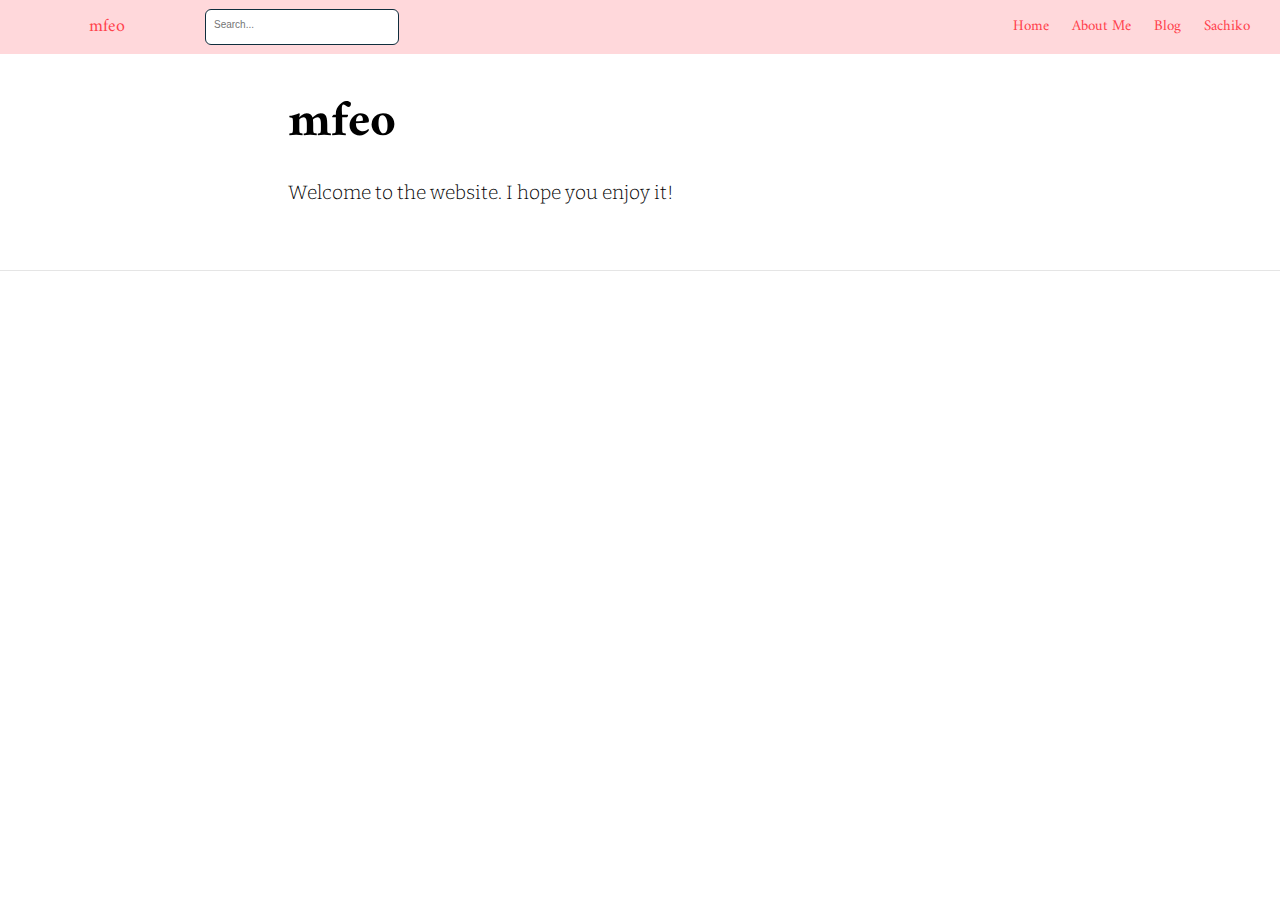
==== commit 22dcc6bd: "test?" ====
--- a/docs/index.html
+++ b/docs/index.html
@@ -2393,7 +2393,7 @@
 </div>
 <div class="nav-right">
 <a href="index.html">Home</a>
-<a href="about.html">About</a>
+<a href="about.html">About Me</a>
 <a href="blog.html">Blog</a>
 <a href="sachiko.html">Sachiko</a>
 <a href="javascript:void(0);" class="nav-toggle">&#9776;</a>
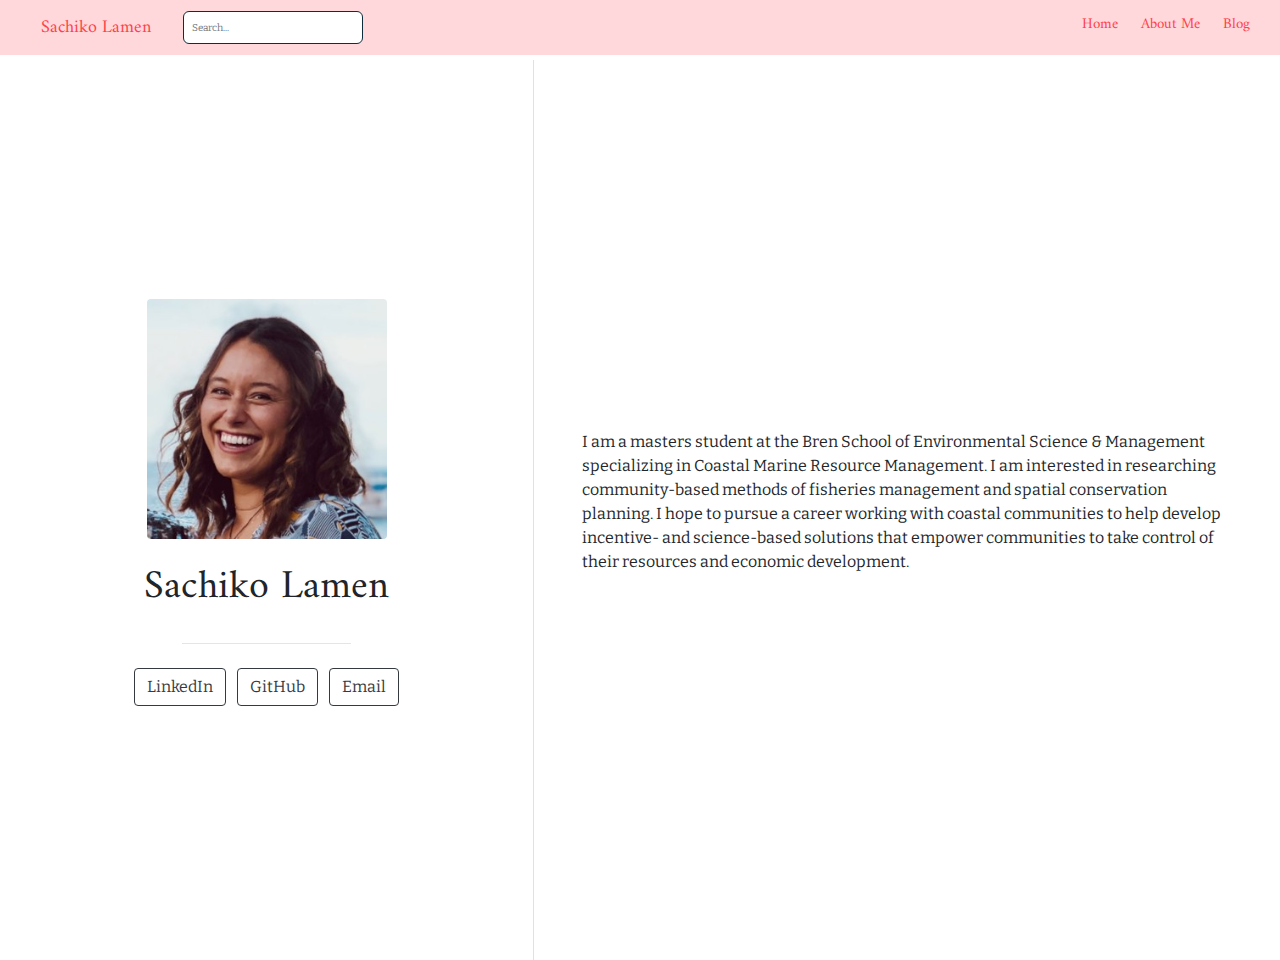
==== commit 19adfcc1: "tester" ====
--- a/docs/index.html
+++ b/docs/index.html
@@ -1,2435 +1,1082 @@
-<!DOCTYPE html>
-
-<html xmlns="http://www.w3.org/1999/xhtml" lang="" xml:lang="">
-
-<head>
-  <meta charset="utf-8"/>
-  <meta name="viewport" content="width=device-width, initial-scale=1"/>
-  <meta http-equiv="X-UA-Compatible" content="IE=Edge,chrome=1"/>
-  <meta name="generator" content="distill" />
-
-  <style type="text/css">
-  /* Hide doc at startup (prevent jankiness while JS renders/transforms) */
-  body {
-    visibility: hidden;
-  }
-  </style>
-
- <!--radix_placeholder_import_source-->
- <!--/radix_placeholder_import_source-->
-
-<style type="text/css">code{white-space: pre;}</style>
-<style type="text/css" data-origin="pandoc">
-pre > code.sourceCode { white-space: pre; position: relative; }
-pre > code.sourceCode > span { display: inline-block; line-height: 1.25; }
-pre > code.sourceCode > span:empty { height: 1.2em; }
-.sourceCode { overflow: visible; }
-code.sourceCode > span { color: inherit; text-decoration: inherit; }
-div.sourceCode { margin: 1em 0; }
-pre.sourceCode { margin: 0; }
-@media screen {
-div.sourceCode { overflow: auto; }
-}
-@media print {
-pre > code.sourceCode { white-space: pre-wrap; }
-pre > code.sourceCode > span { text-indent: -5em; padding-left: 5em; }
-}
-pre.numberSource code
-  { counter-reset: source-line 0; }
-pre.numberSource code > span
-  { position: relative; left: -4em; counter-increment: source-line; }
-pre.numberSource code > span > a:first-child::before
-  { content: counter(source-line);
-    position: relative; left: -1em; text-align: right; vertical-align: baseline;
-    border: none; display: inline-block;
-    -webkit-touch-callout: none; -webkit-user-select: none;
-    -khtml-user-select: none; -moz-user-select: none;
-    -ms-user-select: none; user-select: none;
-    padding: 0 4px; width: 4em;
-    color: #aaaaaa;
-  }
-pre.numberSource { margin-left: 3em; border-left: 1px solid #aaaaaa;  padding-left: 4px; }
-div.sourceCode
-  {   }
-@media screen {
-pre > code.sourceCode > span > a:first-child::before { text-decoration: underline; }
-}
-code span.al { color: #ad0000; } /* Alert */
-code span.an { color: #5e5e5e; } /* Annotation */
-code span.at { } /* Attribute */
-code span.bn { color: #ad0000; } /* BaseN */
-code span.bu { } /* BuiltIn */
-code span.cf { color: #007ba5; } /* ControlFlow */
-code span.ch { color: #20794d; } /* Char */
-code span.cn { color: #8f5902; } /* Constant */
-code span.co { color: #5e5e5e; } /* Comment */
-code span.cv { color: #5e5e5e; font-style: italic; } /* CommentVar */
-code span.do { color: #5e5e5e; font-style: italic; } /* Documentation */
-code span.dt { color: #ad0000; } /* DataType */
-code span.dv { color: #ad0000; } /* DecVal */
-code span.er { color: #ad0000; } /* Error */
-code span.ex { } /* Extension */
-code span.fl { color: #ad0000; } /* Float */
-code span.fu { color: #4758ab; } /* Function */
-code span.im { } /* Import */
-code span.in { color: #5e5e5e; } /* Information */
-code span.kw { color: #007ba5; } /* Keyword */
-code span.op { color: #5e5e5e; } /* Operator */
-code span.ot { color: #007ba5; } /* Other */
-code span.pp { color: #ad0000; } /* Preprocessor */
-code span.sc { color: #5e5e5e; } /* SpecialChar */
-code span.ss { color: #20794d; } /* SpecialString */
-code span.st { color: #20794d; } /* String */
-code span.va { color: #111111; } /* Variable */
-code span.vs { color: #20794d; } /* VerbatimString */
-code span.wa { color: #5e5e5e; font-style: italic; } /* Warning */
-</style>
-
-
-  <!--radix_placeholder_meta_tags-->
-  <title>mfeo</title>
-
-  <meta property="description" itemprop="description" content="Welcome to the website. I hope you enjoy it!"/>
-
-
-
-  <!--  https://developers.facebook.com/docs/sharing/webmasters#markup -->
-  <meta property="og:title" content="mfeo"/>
-  <meta property="og:type" content="article"/>
-  <meta property="og:description" content="Welcome to the website. I hope you enjoy it!"/>
-  <meta property="og:locale" content="en_US"/>
-  <meta property="og:site_name" content="mfeo"/>
-
-  <!--  https://dev.twitter.com/cards/types/summary -->
-  <meta property="twitter:card" content="summary"/>
-  <meta property="twitter:title" content="mfeo"/>
-  <meta property="twitter:description" content="Welcome to the website. I hope you enjoy it!"/>
-
-  <!--/radix_placeholder_meta_tags-->
-  <!--radix_placeholder_rmarkdown_metadata-->
-
-  <script type="text/json" id="radix-rmarkdown-metadata">
-  {"type":"list","attributes":{"names":{"type":"character","attributes":{},"value":["title","description","site"]}},"value":[{"type":"character","attributes":{},"value":["mfeo"]},{"type":"character","attributes":{},"value":["Welcome to the website. I hope you enjoy it!\n"]},{"type":"character","attributes":{},"value":["distill::distill_website"]}]}
-  </script>
-  <!--/radix_placeholder_rmarkdown_metadata-->
-  <!--radix_placeholder_navigation_in_header-->
-  <meta name="distill:offset" content=""/>
-
-  <script type="application/javascript">
-
-    window.headroom_prevent_pin = false;
-
-    window.document.addEventListener("DOMContentLoaded", function (event) {
-
-      // initialize headroom for banner
-      var header = $('header').get(0);
-      var headerHeight = header.offsetHeight;
-      var headroom = new Headroom(header, {
-        tolerance: 5,
-        onPin : function() {
-          if (window.headroom_prevent_pin) {
+<!doctype html>
+<html lang="en">
+  <head>
+    <!-- Required meta tags -->
+    <meta charset="utf-8">
+    <meta name="viewport" content="width=device-width, initial-scale=1, shrink-to-fit=no">
+
+    <!-- Bootstrap CSS -->
+    <link rel="stylesheet" href="https://stackpath.bootstrapcdn.com/bootstrap/4.5.0/css/bootstrap.min.css">
+
+    <link href="https://fonts.googleapis.com/css2?family=Roboto+Slab&display=swap" rel="stylesheet">
+    <style type="text/css">body {font-family: 'Roboto Slab', serif;}</style>
+
+    <title>Sachiko Lamen</title>
+
+    
+          <!--radix_placeholder_navigation_in_header-->
+          <meta name="distill:offset" content=""/>
+
+          <script type="application/javascript">
+
             window.headroom_prevent_pin = false;
-            headroom.unpin();
-          }
-        }
-      });
-      headroom.init();
-      if(window.location.hash)
-        headroom.unpin();
-      $(header).addClass('headroom--transition');
-
-      // offset scroll location for banner on hash change
-      // (see: https://github.com/WickyNilliams/headroom.js/issues/38)
-      window.addEventListener("hashchange", function(event) {
-        window.scrollTo(0, window.pageYOffset - (headerHeight + 25));
-      });
-
-      // responsive menu
-      $('.distill-site-header').each(function(i, val) {
-        var topnav = $(this);
-        var toggle = topnav.find('.nav-toggle');
-        toggle.on('click', function() {
-          topnav.toggleClass('responsive');
-        });
-      });
-
-      // nav dropdowns
-      $('.nav-dropbtn').click(function(e) {
-        $(this).next('.nav-dropdown-content').toggleClass('nav-dropdown-active');
-        $(this).parent().siblings('.nav-dropdown')
-           .children('.nav-dropdown-content').removeClass('nav-dropdown-active');
-      });
-      $("body").click(function(e){
-        $('.nav-dropdown-content').removeClass('nav-dropdown-active');
-      });
-      $(".nav-dropdown").click(function(e){
-        e.stopPropagation();
-      });
-    });
-  </script>
-
-  <style type="text/css">
-
-  /* Theme (user-documented overrideables for nav appearance) */
-
-  .distill-site-nav {
-    color: rgba(255, 255, 255, 0.8);
-    background-color: #0F2E3D;
-    font-size: 15px;
-    font-weight: 300;
-  }
-
-  .distill-site-nav a {
-    color: inherit;
-    text-decoration: none;
-  }
-
-  .distill-site-nav a:hover {
-    color: white;
-  }
-
-  @media print {
-    .distill-site-nav {
-      display: none;
-    }
-  }
-
-  .distill-site-header {
-
-  }
-
-  .distill-site-footer {
-
-  }
-
-
-  /* Site Header */
-
-  .distill-site-header {
-    width: 100%;
-    box-sizing: border-box;
-    z-index: 3;
-  }
-
-  .distill-site-header .nav-left {
-    display: inline-block;
-    margin-left: 8px;
-  }
-
-  @media screen and (max-width: 768px) {
-    .distill-site-header .nav-left {
-      margin-left: 0;
-    }
-  }
-
-
-  .distill-site-header .nav-right {
-    float: right;
-    margin-right: 8px;
-  }
-
-  .distill-site-header a,
-  .distill-site-header .title {
-    display: inline-block;
-    text-align: center;
-    padding: 14px 10px 14px 10px;
-  }
-
-  .distill-site-header .title {
-    font-size: 18px;
-    min-width: 150px;
-  }
-
-  .distill-site-header .logo {
-    padding: 0;
-  }
-
-  .distill-site-header .logo img {
-    display: none;
-    max-height: 20px;
-    width: auto;
-    margin-bottom: -4px;
-  }
-
-  .distill-site-header .nav-image img {
-    max-height: 18px;
-    width: auto;
-    display: inline-block;
-    margin-bottom: -3px;
-  }
-
-
-
-  @media screen and (min-width: 1000px) {
-    .distill-site-header .logo img {
-      display: inline-block;
-    }
-    .distill-site-header .nav-left {
-      margin-left: 20px;
-    }
-    .distill-site-header .nav-right {
-      margin-right: 20px;
-    }
-    .distill-site-header .title {
-      padding-left: 12px;
-    }
-  }
-
-
-  .distill-site-header .nav-toggle {
-    display: none;
-  }
-
-  .nav-dropdown {
-    display: inline-block;
-    position: relative;
-  }
-
-  .nav-dropdown .nav-dropbtn {
-    border: none;
-    outline: none;
-    color: rgba(255, 255, 255, 0.8);
-    padding: 16px 10px;
-    background-color: transparent;
-    font-family: inherit;
-    font-size: inherit;
-    font-weight: inherit;
-    margin: 0;
-    margin-top: 1px;
-    z-index: 2;
-  }
-
-  .nav-dropdown-content {
-    display: none;
-    position: absolute;
-    background-color: white;
-    min-width: 200px;
-    border: 1px solid rgba(0,0,0,0.15);
-    border-radius: 4px;
-    box-shadow: 0px 8px 16px 0px rgba(0,0,0,0.1);
-    z-index: 1;
-    margin-top: 2px;
-    white-space: nowrap;
-    padding-top: 4px;
-    padding-bottom: 4px;
-  }
-
-  .nav-dropdown-content hr {
-    margin-top: 4px;
-    margin-bottom: 4px;
-    border: none;
-    border-bottom: 1px solid rgba(0, 0, 0, 0.1);
-  }
-
-  .nav-dropdown-active {
-    display: block;
-  }
-
-  .nav-dropdown-content a, .nav-dropdown-content .nav-dropdown-header {
-    color: black;
-    padding: 6px 24px;
-    text-decoration: none;
-    display: block;
-    text-align: left;
-  }
-
-  .nav-dropdown-content .nav-dropdown-header {
-    display: block;
-    padding: 5px 24px;
-    padding-bottom: 0;
-    text-transform: uppercase;
-    font-size: 14px;
-    color: #999999;
-    white-space: nowrap;
-  }
-
-  .nav-dropdown:hover .nav-dropbtn {
-    color: white;
-  }
-
-  .nav-dropdown-content a:hover {
-    background-color: #ddd;
-    color: black;
-  }
-
-  .nav-right .nav-dropdown-content {
-    margin-left: -45%;
-    right: 0;
-  }
-
-  @media screen and (max-width: 768px) {
-    .distill-site-header a, .distill-site-header .nav-dropdown  {display: none;}
-    .distill-site-header a.nav-toggle {
-      float: right;
-      display: block;
-    }
-    .distill-site-header .title {
-      margin-left: 0;
-    }
-    .distill-site-header .nav-right {
-      margin-right: 0;
-    }
-    .distill-site-header {
-      overflow: hidden;
-    }
-    .nav-right .nav-dropdown-content {
-      margin-left: 0;
-    }
-  }
-
-
-  @media screen and (max-width: 768px) {
-    .distill-site-header.responsive {position: relative; min-height: 500px; }
-    .distill-site-header.responsive a.nav-toggle {
-      position: absolute;
-      right: 0;
-      top: 0;
-    }
-    .distill-site-header.responsive a,
-    .distill-site-header.responsive .nav-dropdown {
-      display: block;
-      text-align: left;
-    }
-    .distill-site-header.responsive .nav-left,
-    .distill-site-header.responsive .nav-right {
-      width: 100%;
-    }
-    .distill-site-header.responsive .nav-dropdown {float: none;}
-    .distill-site-header.responsive .nav-dropdown-content {position: relative;}
-    .distill-site-header.responsive .nav-dropdown .nav-dropbtn {
-      display: block;
-      width: 100%;
-      text-align: left;
-    }
-  }
-
-  /* Site Footer */
-
-  .distill-site-footer {
-    width: 100%;
-    overflow: hidden;
-    box-sizing: border-box;
-    z-index: 3;
-    margin-top: 30px;
-    padding-top: 30px;
-    padding-bottom: 30px;
-    text-align: center;
-  }
-
-  /* Headroom */
-
-  d-title {
-    padding-top: 6rem;
-  }
-
-  @media print {
-    d-title {
-      padding-top: 4rem;
-    }
-  }
-
-  .headroom {
-    z-index: 1000;
-    position: fixed;
-    top: 0;
-    left: 0;
-    right: 0;
-  }
-
-  .headroom--transition {
-    transition: all .4s ease-in-out;
-  }
-
-  .headroom--unpinned {
-    top: -100px;
-  }
-
-  .headroom--pinned {
-    top: 0;
-  }
-
-  /* adjust viewport for navbar height */
-  /* helps vertically center bootstrap (non-distill) content */
-  .min-vh-100 {
-    min-height: calc(100vh - 100px) !important;
-  }
-
-  </style>
-
-  <script src="site_libs/jquery-3.6.0/jquery-3.6.0.min.js"></script>
-  <link href="site_libs/font-awesome-5.1.0/css/all.css" rel="stylesheet"/>
-  <link href="site_libs/font-awesome-5.1.0/css/v4-shims.css" rel="stylesheet"/>
-  <script src="site_libs/headroom-0.9.4/headroom.min.js"></script>
-  <script src="site_libs/autocomplete-0.37.1/autocomplete.min.js"></script>
-  <script src="site_libs/fuse-6.4.1/fuse.min.js"></script>
-
-  <script type="application/javascript">
-
-  function getMeta(metaName) {
-    var metas = document.getElementsByTagName('meta');
-    for (let i = 0; i < metas.length; i++) {
-      if (metas[i].getAttribute('name') === metaName) {
-        return metas[i].getAttribute('content');
-      }
-    }
-    return '';
-  }
-
-  function offsetURL(url) {
-    var offset = getMeta('distill:offset');
-    return offset ? offset + '/' + url : url;
-  }
-
-  function createFuseIndex() {
-
-    // create fuse index
-    var options = {
-      keys: [
-        { name: 'title', weight: 20 },
-        { name: 'categories', weight: 15 },
-        { name: 'description', weight: 10 },
-        { name: 'contents', weight: 5 },
-      ],
-      ignoreLocation: true,
-      threshold: 0
-    };
-    var fuse = new window.Fuse([], options);
-
-    // fetch the main search.json
-    return fetch(offsetURL('search.json'))
-      .then(function(response) {
-        if (response.status == 200) {
-          return response.json().then(function(json) {
-            // index main articles
-            json.articles.forEach(function(article) {
-              fuse.add(article);
+
+            window.document.addEventListener("DOMContentLoaded", function (event) {
+
+              // initialize headroom for banner
+              var header = $('header').get(0);
+              var headerHeight = header.offsetHeight;
+              var headroom = new Headroom(header, {
+                tolerance: 5,
+                onPin : function() {
+                  if (window.headroom_prevent_pin) {
+                    window.headroom_prevent_pin = false;
+                    headroom.unpin();
+                  }
+                }
+              });
+              headroom.init();
+              if(window.location.hash)
+                headroom.unpin();
+              $(header).addClass('headroom--transition');
+
+              // offset scroll location for banner on hash change
+              // (see: https://github.com/WickyNilliams/headroom.js/issues/38)
+              window.addEventListener("hashchange", function(event) {
+                window.scrollTo(0, window.pageYOffset - (headerHeight + 25));
+              });
+
+              // responsive menu
+              $('.distill-site-header').each(function(i, val) {
+                var topnav = $(this);
+                var toggle = topnav.find('.nav-toggle');
+                toggle.on('click', function() {
+                  topnav.toggleClass('responsive');
+                });
+              });
+
+              // nav dropdowns
+              $('.nav-dropbtn').click(function(e) {
+                $(this).next('.nav-dropdown-content').toggleClass('nav-dropdown-active');
+                $(this).parent().siblings('.nav-dropdown')
+                   .children('.nav-dropdown-content').removeClass('nav-dropdown-active');
+              });
+              $("body").click(function(e){
+                $('.nav-dropdown-content').removeClass('nav-dropdown-active');
+              });
+              $(".nav-dropdown").click(function(e){
+                e.stopPropagation();
+              });
             });
-            // download collections and index their articles
-            return Promise.all(json.collections.map(function(collection) {
-              return fetch(offsetURL(collection)).then(function(response) {
-                if (response.status === 200) {
-                  return response.json().then(function(articles) {
-                    articles.forEach(function(article) {
+          </script>
+
+          <style type="text/css">
+
+          /* Theme (user-documented overrideables for nav appearance) */
+
+          .distill-site-nav {
+            color: rgba(255, 255, 255, 0.8);
+            background-color: #0F2E3D;
+            font-size: 15px;
+            font-weight: 300;
+          }
+
+          .distill-site-nav a {
+            color: inherit;
+            text-decoration: none;
+          }
+
+          .distill-site-nav a:hover {
+            color: white;
+          }
+
+          @media print {
+            .distill-site-nav {
+              display: none;
+            }
+          }
+
+          .distill-site-header {
+
+          }
+
+          .distill-site-footer {
+
+          }
+
+
+          /* Site Header */
+
+          .distill-site-header {
+            width: 100%;
+            box-sizing: border-box;
+            z-index: 3;
+          }
+
+          .distill-site-header .nav-left {
+            display: inline-block;
+            margin-left: 8px;
+          }
+
+          @media screen and (max-width: 768px) {
+            .distill-site-header .nav-left {
+              margin-left: 0;
+            }
+          }
+
+
+          .distill-site-header .nav-right {
+            float: right;
+            margin-right: 8px;
+          }
+
+          .distill-site-header a,
+          .distill-site-header .title {
+            display: inline-block;
+            text-align: center;
+            padding: 14px 10px 14px 10px;
+          }
+
+          .distill-site-header .title {
+            font-size: 18px;
+            min-width: 150px;
+          }
+
+          .distill-site-header .logo {
+            padding: 0;
+          }
+
+          .distill-site-header .logo img {
+            display: none;
+            max-height: 20px;
+            width: auto;
+            margin-bottom: -4px;
+          }
+
+          .distill-site-header .nav-image img {
+            max-height: 18px;
+            width: auto;
+            display: inline-block;
+            margin-bottom: -3px;
+          }
+
+
+
+          @media screen and (min-width: 1000px) {
+            .distill-site-header .logo img {
+              display: inline-block;
+            }
+            .distill-site-header .nav-left {
+              margin-left: 20px;
+            }
+            .distill-site-header .nav-right {
+              margin-right: 20px;
+            }
+            .distill-site-header .title {
+              padding-left: 12px;
+            }
+          }
+
+
+          .distill-site-header .nav-toggle {
+            display: none;
+          }
+
+          .nav-dropdown {
+            display: inline-block;
+            position: relative;
+          }
+
+          .nav-dropdown .nav-dropbtn {
+            border: none;
+            outline: none;
+            color: rgba(255, 255, 255, 0.8);
+            padding: 16px 10px;
+            background-color: transparent;
+            font-family: inherit;
+            font-size: inherit;
+            font-weight: inherit;
+            margin: 0;
+            margin-top: 1px;
+            z-index: 2;
+          }
+
+          .nav-dropdown-content {
+            display: none;
+            position: absolute;
+            background-color: white;
+            min-width: 200px;
+            border: 1px solid rgba(0,0,0,0.15);
+            border-radius: 4px;
+            box-shadow: 0px 8px 16px 0px rgba(0,0,0,0.1);
+            z-index: 1;
+            margin-top: 2px;
+            white-space: nowrap;
+            padding-top: 4px;
+            padding-bottom: 4px;
+          }
+
+          .nav-dropdown-content hr {
+            margin-top: 4px;
+            margin-bottom: 4px;
+            border: none;
+            border-bottom: 1px solid rgba(0, 0, 0, 0.1);
+          }
+
+          .nav-dropdown-active {
+            display: block;
+          }
+
+          .nav-dropdown-content a, .nav-dropdown-content .nav-dropdown-header {
+            color: black;
+            padding: 6px 24px;
+            text-decoration: none;
+            display: block;
+            text-align: left;
+          }
+
+          .nav-dropdown-content .nav-dropdown-header {
+            display: block;
+            padding: 5px 24px;
+            padding-bottom: 0;
+            text-transform: uppercase;
+            font-size: 14px;
+            color: #999999;
+            white-space: nowrap;
+          }
+
+          .nav-dropdown:hover .nav-dropbtn {
+            color: white;
+          }
+
+          .nav-dropdown-content a:hover {
+            background-color: #ddd;
+            color: black;
+          }
+
+          .nav-right .nav-dropdown-content {
+            margin-left: -45%;
+            right: 0;
+          }
+
+          @media screen and (max-width: 768px) {
+            .distill-site-header a, .distill-site-header .nav-dropdown  {display: none;}
+            .distill-site-header a.nav-toggle {
+              float: right;
+              display: block;
+            }
+            .distill-site-header .title {
+              margin-left: 0;
+            }
+            .distill-site-header .nav-right {
+              margin-right: 0;
+            }
+            .distill-site-header {
+              overflow: hidden;
+            }
+            .nav-right .nav-dropdown-content {
+              margin-left: 0;
+            }
+          }
+
+
+          @media screen and (max-width: 768px) {
+            .distill-site-header.responsive {position: relative; min-height: 500px; }
+            .distill-site-header.responsive a.nav-toggle {
+              position: absolute;
+              right: 0;
+              top: 0;
+            }
+            .distill-site-header.responsive a,
+            .distill-site-header.responsive .nav-dropdown {
+              display: block;
+              text-align: left;
+            }
+            .distill-site-header.responsive .nav-left,
+            .distill-site-header.responsive .nav-right {
+              width: 100%;
+            }
+            .distill-site-header.responsive .nav-dropdown {float: none;}
+            .distill-site-header.responsive .nav-dropdown-content {position: relative;}
+            .distill-site-header.responsive .nav-dropdown .nav-dropbtn {
+              display: block;
+              width: 100%;
+              text-align: left;
+            }
+          }
+
+          /* Site Footer */
+
+          .distill-site-footer {
+            width: 100%;
+            overflow: hidden;
+            box-sizing: border-box;
+            z-index: 3;
+            margin-top: 30px;
+            padding-top: 30px;
+            padding-bottom: 30px;
+            text-align: center;
+          }
+
+          /* Headroom */
+
+          d-title {
+            padding-top: 6rem;
+          }
+
+          @media print {
+            d-title {
+              padding-top: 4rem;
+            }
+          }
+
+          .headroom {
+            z-index: 1000;
+            position: fixed;
+            top: 0;
+            left: 0;
+            right: 0;
+          }
+
+          .headroom--transition {
+            transition: all .4s ease-in-out;
+          }
+
+          .headroom--unpinned {
+            top: -100px;
+          }
+
+          .headroom--pinned {
+            top: 0;
+          }
+
+          /* adjust viewport for navbar height */
+          /* helps vertically center bootstrap (non-distill) content */
+          .min-vh-100 {
+            min-height: calc(100vh - 100px) !important;
+          }
+
+          </style>
+
+          <script src="site_libs/jquery-3.6.0/jquery-3.6.0.min.js"></script>
+          <link href="site_libs/font-awesome-5.1.0/css/all.css" rel="stylesheet"/>
+          <link href="site_libs/font-awesome-5.1.0/css/v4-shims.css" rel="stylesheet"/>
+          <script src="site_libs/headroom-0.9.4/headroom.min.js"></script>
+          <script src="site_libs/autocomplete-0.37.1/autocomplete.min.js"></script>
+          <script src="site_libs/fuse-6.4.1/fuse.min.js"></script>
+
+          <script type="application/javascript">
+
+          function getMeta(metaName) {
+            var metas = document.getElementsByTagName('meta');
+            for (let i = 0; i < metas.length; i++) {
+              if (metas[i].getAttribute('name') === metaName) {
+                return metas[i].getAttribute('content');
+              }
+            }
+            return '';
+          }
+
+          function offsetURL(url) {
+            var offset = getMeta('distill:offset');
+            return offset ? offset + '/' + url : url;
+          }
+
+          function createFuseIndex() {
+
+            // create fuse index
+            var options = {
+              keys: [
+                { name: 'title', weight: 20 },
+                { name: 'categories', weight: 15 },
+                { name: 'description', weight: 10 },
+                { name: 'contents', weight: 5 },
+              ],
+              ignoreLocation: true,
+              threshold: 0
+            };
+            var fuse = new window.Fuse([], options);
+
+            // fetch the main search.json
+            return fetch(offsetURL('search.json'))
+              .then(function(response) {
+                if (response.status == 200) {
+                  return response.json().then(function(json) {
+                    // index main articles
+                    json.articles.forEach(function(article) {
                       fuse.add(article);
                     });
-                  })
+                    // download collections and index their articles
+                    return Promise.all(json.collections.map(function(collection) {
+                      return fetch(offsetURL(collection)).then(function(response) {
+                        if (response.status === 200) {
+                          return response.json().then(function(articles) {
+                            articles.forEach(function(article) {
+                              fuse.add(article);
+                            });
+                          })
+                        } else {
+                          return Promise.reject(
+                            new Error('Unexpected status from search index request: ' +
+                                      response.status)
+                          );
+                        }
+                      });
+                    })).then(function() {
+                      return fuse;
+                    });
+                  });
+
                 } else {
                   return Promise.reject(
                     new Error('Unexpected status from search index request: ' +
-                              response.status)
+                                response.status)
                   );
                 }
               });
-            })).then(function() {
-              return fuse;
-            });
+          }
+
+          window.document.addEventListener("DOMContentLoaded", function (event) {
+
+            // get search element (bail if we don't have one)
+            var searchEl = window.document.getElementById('distill-search');
+            if (!searchEl)
+              return;
+
+            createFuseIndex()
+              .then(function(fuse) {
+
+                // make search box visible
+                searchEl.classList.remove('hidden');
+
+                // initialize autocomplete
+                var options = {
+                  autoselect: true,
+                  hint: false,
+                  minLength: 2,
+                };
+                window.autocomplete(searchEl, options, [{
+                  source: function(query, callback) {
+                    const searchOptions = {
+                      isCaseSensitive: false,
+                      shouldSort: true,
+                      minMatchCharLength: 2,
+                      limit: 10,
+                    };
+                    var results = fuse.search(query, searchOptions);
+                    callback(results
+                      .map(function(result) { return result.item; })
+                    );
+                  },
+                  templates: {
+                    suggestion: function(suggestion) {
+                      var img = suggestion.preview && Object.keys(suggestion.preview).length > 0
+                        ? `<img src="${offsetURL(suggestion.preview)}"</img>`
+                        : '';
+                      var html = `
+                        <div class="search-item">
+                          <h3>${suggestion.title}</h3>
+                          <div class="search-item-description">
+                            ${suggestion.description || ''}
+                          </div>
+                          <div class="search-item-preview">
+                            ${img}
+                          </div>
+                        </div>
+                      `;
+                      return html;
+                    }
+                  }
+                }]).on('autocomplete:selected', function(event, suggestion) {
+                  window.location.href = offsetURL(suggestion.path);
+                });
+                // remove inline display style on autocompleter (we want to
+                // manage responsive display via css)
+                $('.algolia-autocomplete').css("display", "");
+              })
+              .catch(function(error) {
+                console.log(error);
+              });
+
           });
 
-        } else {
-          return Promise.reject(
-            new Error('Unexpected status from search index request: ' +
-                        response.status)
-          );
-        }
-      });
-  }
-
-  window.document.addEventListener("DOMContentLoaded", function (event) {
-
-    // get search element (bail if we don't have one)
-    var searchEl = window.document.getElementById('distill-search');
-    if (!searchEl)
-      return;
-
-    createFuseIndex()
-      .then(function(fuse) {
-
-        // make search box visible
-        searchEl.classList.remove('hidden');
-
-        // initialize autocomplete
-        var options = {
-          autoselect: true,
-          hint: false,
-          minLength: 2,
-        };
-        window.autocomplete(searchEl, options, [{
-          source: function(query, callback) {
-            const searchOptions = {
-              isCaseSensitive: false,
-              shouldSort: true,
-              minMatchCharLength: 2,
-              limit: 10,
-            };
-            var results = fuse.search(query, searchOptions);
-            callback(results
-              .map(function(result) { return result.item; })
-            );
-          },
-          templates: {
-            suggestion: function(suggestion) {
-              var img = suggestion.preview && Object.keys(suggestion.preview).length > 0
-                ? `<img src="${offsetURL(suggestion.preview)}"</img>`
-                : '';
-              var html = `
-                <div class="search-item">
-                  <h3>${suggestion.title}</h3>
-                  <div class="search-item-description">
-                    ${suggestion.description || ''}
-                  </div>
-                  <div class="search-item-preview">
-                    ${img}
-                  </div>
-                </div>
-              `;
-              return html;
-            }
-          }
-        }]).on('autocomplete:selected', function(event, suggestion) {
-          window.location.href = offsetURL(suggestion.path);
-        });
-        // remove inline display style on autocompleter (we want to
-        // manage responsive display via css)
-        $('.algolia-autocomplete').css("display", "");
-      })
-      .catch(function(error) {
-        console.log(error);
-      });
-
-  });
-
-  </script>
-
-  <style type="text/css">
-
-  .nav-search {
-    font-size: x-small;
-  }
-
-  /* Algolioa Autocomplete */
-
-  .algolia-autocomplete {
-    display: inline-block;
-    margin-left: 10px;
-    vertical-align: sub;
-    background-color: white;
-    color: black;
-    padding: 6px;
-    padding-top: 8px;
-    padding-bottom: 0;
-    border-radius: 6px;
-    border: 1px #0F2E3D solid;
-    width: 180px;
-  }
-
-
-  @media screen and (max-width: 768px) {
-    .distill-site-nav .algolia-autocomplete {
-      display: none;
-      visibility: hidden;
-    }
-    .distill-site-nav.responsive .algolia-autocomplete {
-      display: inline-block;
-      visibility: visible;
-    }
-    .distill-site-nav.responsive .algolia-autocomplete .aa-dropdown-menu {
-      margin-left: 0;
-      width: 400px;
-      max-height: 400px;
-    }
-  }
-
-  .algolia-autocomplete .aa-input, .algolia-autocomplete .aa-hint {
-    width: 90%;
-    outline: none;
-    border: none;
-  }
-
-  .algolia-autocomplete .aa-hint {
-    color: #999;
-  }
-  .algolia-autocomplete .aa-dropdown-menu {
-    width: 550px;
-    max-height: 70vh;
-    overflow-x: visible;
-    overflow-y: scroll;
-    padding: 5px;
-    margin-top: 3px;
-    margin-left: -150px;
-    background-color: #fff;
-    border-radius: 5px;
-    border: 1px solid #999;
-    border-top: none;
-  }
-
-  .algolia-autocomplete .aa-dropdown-menu .aa-suggestion {
-    cursor: pointer;
-    padding: 5px 4px;
-    border-bottom: 1px solid #eee;
-  }
-
-  .algolia-autocomplete .aa-dropdown-menu .aa-suggestion:last-of-type {
-    border-bottom: none;
-    margin-bottom: 2px;
-  }
-
-  .algolia-autocomplete .aa-dropdown-menu .aa-suggestion .search-item {
-    overflow: hidden;
-    font-size: 0.8em;
-    line-height: 1.4em;
-  }
-
-  .algolia-autocomplete .aa-dropdown-menu .aa-suggestion .search-item h3 {
-    font-size: 1rem;
-    margin-block-start: 0;
-    margin-block-end: 5px;
-  }
-
-  .algolia-autocomplete .aa-dropdown-menu .aa-suggestion .search-item-description {
-    display: inline-block;
-    overflow: hidden;
-    height: 2.8em;
-    width: 80%;
-    margin-right: 4%;
-  }
-
-  .algolia-autocomplete .aa-dropdown-menu .aa-suggestion .search-item-preview {
-    display: inline-block;
-    width: 15%;
-  }
-
-  .algolia-autocomplete .aa-dropdown-menu .aa-suggestion .search-item-preview img {
-    height: 3em;
-    width: auto;
-    display: none;
-  }
-
-  .algolia-autocomplete .aa-dropdown-menu .aa-suggestion .search-item-preview img[src] {
-    display: initial;
-  }
-
-  .algolia-autocomplete .aa-dropdown-menu .aa-suggestion.aa-cursor {
-    background-color: #eee;
-  }
-  .algolia-autocomplete .aa-dropdown-menu .aa-suggestion em {
-    font-weight: bold;
-    font-style: normal;
-  }
-
-  </style>
-
-
-  <!--/radix_placeholder_navigation_in_header-->
-  <!--radix_placeholder_distill-->
-
-  <style type="text/css">
-
-  body {
-    background-color: white;
-  }
-
-  .pandoc-table {
-    width: 100%;
-  }
-
-  .pandoc-table>caption {
-    margin-bottom: 10px;
-  }
-
-  .pandoc-table th:not([align]) {
-    text-align: left;
-  }
-
-  .pagedtable-footer {
-    font-size: 15px;
-  }
-
-  d-byline .byline {
-    grid-template-columns: 2fr 2fr;
-  }
-
-  d-byline .byline h3 {
-    margin-block-start: 1.5em;
-  }
-
-  d-byline .byline .authors-affiliations h3 {
-    margin-block-start: 0.5em;
-  }
-
-  .authors-affiliations .orcid-id {
-    width: 16px;
-    height:16px;
-    margin-left: 4px;
-    margin-right: 4px;
-    vertical-align: middle;
-    padding-bottom: 2px;
-  }
-
-  d-title .dt-tags {
-    margin-top: 1em;
-    grid-column: text;
-  }
-
-  .dt-tags .dt-tag {
-    text-decoration: none;
-    display: inline-block;
-    color: rgba(0,0,0,0.6);
-    padding: 0em 0.4em;
-    margin-right: 0.5em;
-    margin-bottom: 0.4em;
-    font-size: 70%;
-    border: 1px solid rgba(0,0,0,0.2);
-    border-radius: 3px;
-    text-transform: uppercase;
-    font-weight: 500;
-  }
-
-  d-article table.gt_table td,
-  d-article table.gt_table th {
-    border-bottom: none;
-  }
-
-  .html-widget {
-    margin-bottom: 2.0em;
-  }
-
-  .l-screen-inset {
-    padding-right: 16px;
-  }
-
-  .l-screen .caption {
-    margin-left: 10px;
-  }
-
-  .shaded {
-    background: rgb(247, 247, 247);
-    padding-top: 20px;
-    padding-bottom: 20px;
-    border-top: 1px solid rgba(0, 0, 0, 0.1);
-    border-bottom: 1px solid rgba(0, 0, 0, 0.1);
-  }
-
-  .shaded .html-widget {
-    margin-bottom: 0;
-    border: 1px solid rgba(0, 0, 0, 0.1);
-  }
-
-  .shaded .shaded-content {
-    background: white;
-  }
-
-  .text-output {
-    margin-top: 0;
-    line-height: 1.5em;
-  }
-
-  .hidden {
-    display: none !important;
-  }
-
-  d-article {
-    padding-top: 2.5rem;
-    padding-bottom: 30px;
-  }
-
-  d-appendix {
-    padding-top: 30px;
-  }
-
-  d-article>p>img {
-    width: 100%;
-  }
-
-  d-article h2 {
-    margin: 1rem 0 1.5rem 0;
-  }
-
-  d-article h3 {
-    margin-top: 1.5rem;
-  }
-
-  d-article iframe {
-    border: 1px solid rgba(0, 0, 0, 0.1);
-    margin-bottom: 2.0em;
-    width: 100%;
-  }
-
-  /* Tweak code blocks */
-
-  d-article div.sourceCode code,
-  d-article pre code {
-    font-family: Consolas, Monaco, 'Andale Mono', 'Ubuntu Mono', monospace;
-  }
-
-  d-article pre,
-  d-article div.sourceCode,
-  d-article div.sourceCode pre {
-    overflow: auto;
-  }
-
-  d-article div.sourceCode {
-    background-color: white;
-  }
-
-  d-article div.sourceCode pre {
-    padding-left: 10px;
-    font-size: 12px;
-    border-left: 2px solid rgba(0,0,0,0.1);
-  }
-
-  d-article pre {
-    font-size: 12px;
-    color: black;
-    background: none;
-    margin-top: 0;
-    text-align: left;
-    white-space: pre;
-    word-spacing: normal;
-    word-break: normal;
-    word-wrap: normal;
-    line-height: 1.5;
-
-    -moz-tab-size: 4;
-    -o-tab-size: 4;
-    tab-size: 4;
-
-    -webkit-hyphens: none;
-    -moz-hyphens: none;
-    -ms-hyphens: none;
-    hyphens: none;
-  }
-
-  d-article pre a {
-    border-bottom: none;
-  }
-
-  d-article pre a:hover {
-    border-bottom: none;
-    text-decoration: underline;
-  }
-
-  d-article details {
-    grid-column: text;
-    margin-bottom: 0.8em;
-  }
-
-  @media(min-width: 768px) {
-
-  d-article pre,
-  d-article div.sourceCode,
-  d-article div.sourceCode pre {
-    overflow: visible !important;
-  }
-
-  d-article div.sourceCode pre {
-    padding-left: 18px;
-    font-size: 14px;
-  }
-
-  d-article pre {
-    font-size: 14px;
-  }
-
-  }
-
-  figure img.external {
-    background: white;
-    border: 1px solid rgba(0, 0, 0, 0.1);
-    box-shadow: 0 1px 8px rgba(0, 0, 0, 0.1);
-    padding: 18px;
-    box-sizing: border-box;
-  }
-
-  /* CSS for d-contents */
-
-  .d-contents {
-    grid-column: text;
-    color: rgba(0,0,0,0.8);
-    font-size: 0.9em;
-    padding-bottom: 1em;
-    margin-bottom: 1em;
-    padding-bottom: 0.5em;
-    margin-bottom: 1em;
-    padding-left: 0.25em;
-    justify-self: start;
-  }
-
-  @media(min-width: 1000px) {
-    .d-contents.d-contents-float {
-      height: 0;
-      grid-column-start: 1;
-      grid-column-end: 4;
-      justify-self: center;
-      padding-right: 3em;
-      padding-left: 2em;
-    }
-  }
-
-  .d-contents nav h3 {
-    font-size: 18px;
-    margin-top: 0;
-    margin-bottom: 1em;
-  }
-
-  .d-contents li {
-    list-style-type: none
-  }
-
-  .d-contents nav > ul {
-    padding-left: 0;
-  }
-
-  .d-contents ul {
-    padding-left: 1em
-  }
-
-  .d-contents nav ul li {
-    margin-top: 0.6em;
-    margin-bottom: 0.2em;
-  }
-
-  .d-contents nav a {
-    font-size: 13px;
-    border-bottom: none;
-    text-decoration: none
-    color: rgba(0, 0, 0, 0.8);
-  }
-
-  .d-contents nav a:hover {
-    text-decoration: underline solid rgba(0, 0, 0, 0.6)
-  }
-
-  .d-contents nav > ul > li > a {
-    font-weight: 600;
-  }
-
-  .d-contents nav > ul > li > ul {
-    font-weight: inherit;
-  }
-
-  .d-contents nav > ul > li > ul > li {
-    margin-top: 0.2em;
-  }
-
-
-  .d-contents nav ul {
-    margin-top: 0;
-    margin-bottom: 0.25em;
-  }
-
-  .d-article-with-toc h2:nth-child(2) {
-    margin-top: 0;
-  }
-
-
-  /* Figure */
-
-  .figure {
-    position: relative;
-    margin-bottom: 2.5em;
-    margin-top: 1.5em;
-  }
-
-  .figure img {
-    width: 100%;
-  }
-
-  .figure .caption {
-    color: rgba(0, 0, 0, 0.6);
-    font-size: 12px;
-    line-height: 1.5em;
-  }
-
-  .figure img.external {
-    background: white;
-    border: 1px solid rgba(0, 0, 0, 0.1);
-    box-shadow: 0 1px 8px rgba(0, 0, 0, 0.1);
-    padding: 18px;
-    box-sizing: border-box;
-  }
-
-  .figure .caption a {
-    color: rgba(0, 0, 0, 0.6);
-  }
-
-  .figure .caption b,
-  .figure .caption strong, {
-    font-weight: 600;
-    color: rgba(0, 0, 0, 1.0);
-  }
-
-  /* Citations */
-
-  d-article .citation {
-    color: inherit;
-    cursor: inherit;
-  }
-
-  div.hanging-indent{
-    margin-left: 1em; text-indent: -1em;
-  }
-
-  /* Citation hover box */
-
-  .tippy-box[data-theme~=light-border] {
-    background-color: rgba(250, 250, 250, 0.95);
-  }
-
-  .tippy-content > p {
-    margin-bottom: 0;
-    padding: 2px;
-  }
-
-
-  /* Tweak 1000px media break to show more text */
-
-  @media(min-width: 1000px) {
-    .base-grid,
-    distill-header,
-    d-title,
-    d-abstract,
-    d-article,
-    d-appendix,
-    distill-appendix,
-    d-byline,
-    d-footnote-list,
-    d-citation-list,
-    distill-footer {
-      grid-template-columns: [screen-start] 1fr [page-start kicker-start] 80px [middle-start] 50px [text-start kicker-end] 65px 65px 65px 65px 65px 65px 65px 65px [text-end gutter-start] 65px [middle-end] 65px [page-end gutter-end] 1fr [screen-end];
-      grid-column-gap: 16px;
-    }
-
-    .grid {
-      grid-column-gap: 16px;
-    }
-
-    d-article {
-      font-size: 1.06rem;
-      line-height: 1.7em;
-    }
-    figure .caption, .figure .caption, figure figcaption {
-      font-size: 13px;
-    }
-  }
-
-  @media(min-width: 1180px) {
-    .base-grid,
-    distill-header,
-    d-title,
-    d-abstract,
-    d-article,
-    d-appendix,
-    distill-appendix,
-    d-byline,
-    d-footnote-list,
-    d-citation-list,
-    distill-footer {
-      grid-template-columns: [screen-start] 1fr [page-start kicker-start] 60px [middle-start] 60px [text-start kicker-end] 60px 60px 60px 60px 60px 60px 60px 60px [text-end gutter-start] 60px [middle-end] 60px [page-end gutter-end] 1fr [screen-end];
-      grid-column-gap: 32px;
-    }
-
-    .grid {
-      grid-column-gap: 32px;
-    }
-  }
-
-
-  /* Get the citation styles for the appendix (not auto-injected on render since
-     we do our own rendering of the citation appendix) */
-
-  d-appendix .citation-appendix,
-  .d-appendix .citation-appendix {
-    font-size: 11px;
-    line-height: 15px;
-    border-left: 1px solid rgba(0, 0, 0, 0.1);
-    padding-left: 18px;
-    border: 1px solid rgba(0,0,0,0.1);
-    background: rgba(0, 0, 0, 0.02);
-    padding: 10px 18px;
-    border-radius: 3px;
-    color: rgba(150, 150, 150, 1);
-    overflow: hidden;
-    margin-top: -12px;
-    white-space: pre-wrap;
-    word-wrap: break-word;
-  }
-
-  /* Include appendix styles here so they can be overridden */
-
-  d-appendix {
-    contain: layout style;
-    font-size: 0.8em;
-    line-height: 1.7em;
-    margin-top: 60px;
-    margin-bottom: 0;
-    border-top: 1px solid rgba(0, 0, 0, 0.1);
-    color: rgba(0,0,0,0.5);
-    padding-top: 60px;
-    padding-bottom: 48px;
-  }
-
-  d-appendix h3 {
-    grid-column: page-start / text-start;
-    font-size: 15px;
-    font-weight: 500;
-    margin-top: 1em;
-    margin-bottom: 0;
-    color: rgba(0,0,0,0.65);
-  }
-
-  d-appendix h3 + * {
-    margin-top: 1em;
-  }
-
-  d-appendix ol {
-    padding: 0 0 0 15px;
-  }
-
-  @media (min-width: 768px) {
-    d-appendix ol {
-      padding: 0 0 0 30px;
-      margin-left: -30px;
-    }
-  }
-
-  d-appendix li {
-    margin-bottom: 1em;
-  }
-
-  d-appendix a {
-    color: rgba(0, 0, 0, 0.6);
-  }
-
-  d-appendix > * {
-    grid-column: text;
-  }
-
-  d-appendix > d-footnote-list,
-  d-appendix > d-citation-list,
-  d-appendix > distill-appendix {
-    grid-column: screen;
-  }
-
-  /* Include footnote styles here so they can be overridden */
-
-  d-footnote-list {
-    contain: layout style;
-  }
-
-  d-footnote-list > * {
-    grid-column: text;
-  }
-
-  d-footnote-list a.footnote-backlink {
-    color: rgba(0,0,0,0.3);
-    padding-left: 0.5em;
-  }
-
-
-
-  /* Anchor.js */
-
-  .anchorjs-link {
-    /*transition: all .25s linear; */
-    text-decoration: none;
-    border-bottom: none;
-  }
-  *:hover > .anchorjs-link {
-    margin-left: -1.125em !important;
-    text-decoration: none;
-    border-bottom: none;
-  }
-
-  /* Social footer */
-
-  .social_footer {
-    margin-top: 30px;
-    margin-bottom: 0;
-    color: rgba(0,0,0,0.67);
-  }
-
-  .disqus-comments {
-    margin-right: 30px;
-  }
-
-  .disqus-comment-count {
-    border-bottom: 1px solid rgba(0, 0, 0, 0.4);
-    cursor: pointer;
-  }
-
-  #disqus_thread {
-    margin-top: 30px;
-  }
-
-  .article-sharing a {
-    border-bottom: none;
-    margin-right: 8px;
-  }
-
-  .article-sharing a:hover {
-    border-bottom: none;
-  }
-
-  .sidebar-section.subscribe {
-    font-size: 12px;
-    line-height: 1.6em;
-  }
-
-  .subscribe p {
-    margin-bottom: 0.5em;
-  }
-
-
-  .article-footer .subscribe {
-    font-size: 15px;
-    margin-top: 45px;
-  }
-
-
-  .sidebar-section.custom {
-    font-size: 12px;
-    line-height: 1.6em;
-  }
-
-  .custom p {
-    margin-bottom: 0.5em;
-  }
-
-  /* Styles for listing layout (hide title) */
-  .layout-listing d-title, .layout-listing .d-title {
-    display: none;
-  }
-
-  /* Styles for posts lists (not auto-injected) */
-
-
-  .posts-with-sidebar {
-    padding-left: 45px;
-    padding-right: 45px;
-  }
-
-  .posts-list .description h2,
-  .posts-list .description p {
-    font-family: -apple-system, BlinkMacSystemFont, "Segoe UI", Roboto, Oxygen, Ubuntu, Cantarell, "Fira Sans", "Droid Sans", "Helvetica Neue", Arial, sans-serif;
-  }
-
-  .posts-list .description h2 {
-    font-weight: 700;
-    border-bottom: none;
-    padding-bottom: 0;
-  }
-
-  .posts-list h2.post-tag {
-    border-bottom: 1px solid rgba(0, 0, 0, 0.2);
-    padding-bottom: 12px;
-  }
-  .posts-list {
-    margin-top: 60px;
-    margin-bottom: 24px;
-  }
-
-  .posts-list .post-preview {
-    text-decoration: none;
-    overflow: hidden;
-    display: block;
-    border-bottom: 1px solid rgba(0, 0, 0, 0.1);
-    padding: 24px 0;
-  }
-
-  .post-preview-last {
-    border-bottom: none !important;
-  }
-
-  .posts-list .posts-list-caption {
-    grid-column: screen;
-    font-weight: 400;
-  }
-
-  .posts-list .post-preview h2 {
-    margin: 0 0 6px 0;
-    line-height: 1.2em;
-    font-style: normal;
-    font-size: 24px;
-  }
-
-  .posts-list .post-preview p {
-    margin: 0 0 12px 0;
-    line-height: 1.4em;
-    font-size: 16px;
-  }
-
-  .posts-list .post-preview .thumbnail {
-    box-sizing: border-box;
-    margin-bottom: 24px;
-    position: relative;
-    max-width: 500px;
-  }
-  .posts-list .post-preview img {
-    width: 100%;
-    display: block;
-  }
-
-  .posts-list .metadata {
-    font-size: 12px;
-    line-height: 1.4em;
-    margin-bottom: 18px;
-  }
-
-  .posts-list .metadata > * {
-    display: inline-block;
-  }
-
-  .posts-list .metadata .publishedDate {
-    margin-right: 2em;
-  }
-
-  .posts-list .metadata .dt-authors {
-    display: block;
-    margin-top: 0.3em;
-    margin-right: 2em;
-  }
-
-  .posts-list .dt-tags {
-    display: block;
-    line-height: 1em;
-  }
-
-  .posts-list .dt-tags .dt-tag {
-    display: inline-block;
-    color: rgba(0,0,0,0.6);
-    padding: 0.3em 0.4em;
-    margin-right: 0.2em;
-    margin-bottom: 0.4em;
-    font-size: 60%;
-    border: 1px solid rgba(0,0,0,0.2);
-    border-radius: 3px;
-    text-transform: uppercase;
-    font-weight: 500;
-  }
-
-  .posts-list img {
-    opacity: 1;
-  }
-
-  .posts-list img[data-src] {
-    opacity: 0;
-  }
-
-  .posts-more {
-    clear: both;
-  }
-
-
-  .posts-sidebar {
-    font-size: 16px;
-  }
-
-  .posts-sidebar h3 {
-    font-size: 16px;
-    margin-top: 0;
-    margin-bottom: 0.5em;
-    font-weight: 400;
-    text-transform: uppercase;
-  }
-
-  .sidebar-section {
-    margin-bottom: 30px;
-  }
-
-  .categories ul {
-    list-style-type: none;
-    margin: 0;
-    padding: 0;
-  }
-
-  .categories li {
-    color: rgba(0, 0, 0, 0.8);
-    margin-bottom: 0;
-  }
-
-  .categories li>a {
-    border-bottom: none;
-  }
-
-  .categories li>a:hover {
-    border-bottom: 1px solid rgba(0, 0, 0, 0.4);
-  }
-
-  .categories .active {
-    font-weight: 600;
-  }
-
-  .categories .category-count {
-    color: rgba(0, 0, 0, 0.4);
-  }
-
-
-  @media(min-width: 768px) {
-    .posts-list .post-preview h2 {
-      font-size: 26px;
-    }
-    .posts-list .post-preview .thumbnail {
-      float: right;
-      width: 30%;
-      margin-bottom: 0;
-    }
-    .posts-list .post-preview .description {
-      float: left;
-      width: 45%;
-    }
-    .posts-list .post-preview .metadata {
-      float: left;
-      width: 20%;
-      margin-top: 8px;
-    }
-    .posts-list .post-preview p {
-      margin: 0 0 12px 0;
-      line-height: 1.5em;
-      font-size: 16px;
-    }
-    .posts-with-sidebar .posts-list {
-      float: left;
-      width: 75%;
-    }
-    .posts-with-sidebar .posts-sidebar {
-      float: right;
-      width: 20%;
-      margin-top: 60px;
-      padding-top: 24px;
-      padding-bottom: 24px;
-    }
-  }
-
-
-  /* Improve display for browsers without grid (IE/Edge <= 15) */
-
-  .downlevel {
-    line-height: 1.6em;
-    font-family: -apple-system, BlinkMacSystemFont, "Segoe UI", Roboto, Oxygen, Ubuntu, Cantarell, "Fira Sans", "Droid Sans", "Helvetica Neue", Arial, sans-serif;
-    margin: 0;
-  }
-
-  .downlevel .d-title {
-    padding-top: 6rem;
-    padding-bottom: 1.5rem;
-  }
-
-  .downlevel .d-title h1 {
-    font-size: 50px;
-    font-weight: 700;
-    line-height: 1.1em;
-    margin: 0 0 0.5rem;
-  }
-
-  .downlevel .d-title p {
-    font-weight: 300;
-    font-size: 1.2rem;
-    line-height: 1.55em;
-    margin-top: 0;
-  }
-
-  .downlevel .d-byline {
-    padding-top: 0.8em;
-    padding-bottom: 0.8em;
-    font-size: 0.8rem;
-    line-height: 1.8em;
-  }
-
-  .downlevel .section-separator {
-    border: none;
-    border-top: 1px solid rgba(0, 0, 0, 0.1);
-  }
-
-  .downlevel .d-article {
-    font-size: 1.06rem;
-    line-height: 1.7em;
-    padding-top: 1rem;
-    padding-bottom: 2rem;
-  }
-
-
-  .downlevel .d-appendix {
-    padding-left: 0;
-    padding-right: 0;
-    max-width: none;
-    font-size: 0.8em;
-    line-height: 1.7em;
-    margin-bottom: 0;
-    color: rgba(0,0,0,0.5);
-    padding-top: 40px;
-    padding-bottom: 48px;
-  }
-
-  .downlevel .footnotes ol {
-    padding-left: 13px;
-  }
-
-  .downlevel .base-grid,
-  .downlevel .distill-header,
-  .downlevel .d-title,
-  .downlevel .d-abstract,
-  .downlevel .d-article,
-  .downlevel .d-appendix,
-  .downlevel .distill-appendix,
-  .downlevel .d-byline,
-  .downlevel .d-footnote-list,
-  .downlevel .d-citation-list,
-  .downlevel .distill-footer,
-  .downlevel .appendix-bottom,
-  .downlevel .posts-container {
-    padding-left: 40px;
-    padding-right: 40px;
-  }
-
-  @media(min-width: 768px) {
-    .downlevel .base-grid,
-    .downlevel .distill-header,
-    .downlevel .d-title,
-    .downlevel .d-abstract,
-    .downlevel .d-article,
-    .downlevel .d-appendix,
-    .downlevel .distill-appendix,
-    .downlevel .d-byline,
-    .downlevel .d-footnote-list,
-    .downlevel .d-citation-list,
-    .downlevel .distill-footer,
-    .downlevel .appendix-bottom,
-    .downlevel .posts-container {
-    padding-left: 150px;
-    padding-right: 150px;
-    max-width: 900px;
-  }
-  }
-
-  .downlevel pre code {
-    display: block;
-    border-left: 2px solid rgba(0, 0, 0, .1);
-    padding: 0 0 0 20px;
-    font-size: 14px;
-  }
-
-  .downlevel code, .downlevel pre {
-    color: black;
-    background: none;
-    font-family: Consolas, Monaco, 'Andale Mono', 'Ubuntu Mono', monospace;
-    text-align: left;
-    white-space: pre;
-    word-spacing: normal;
-    word-break: normal;
-    word-wrap: normal;
-    line-height: 1.5;
-
-    -moz-tab-size: 4;
-    -o-tab-size: 4;
-    tab-size: 4;
-
-    -webkit-hyphens: none;
-    -moz-hyphens: none;
-    -ms-hyphens: none;
-    hyphens: none;
-  }
-
-  .downlevel .posts-list .post-preview {
-    color: inherit;
-  }
-
-
-
-  </style>
-
-  <script type="application/javascript">
-
-  function is_downlevel_browser() {
-    if (bowser.isUnsupportedBrowser({ msie: "12", msedge: "16"},
-                                   window.navigator.userAgent)) {
-      return true;
-    } else {
-      return window.load_distill_framework === undefined;
-    }
-  }
-
-  // show body when load is complete
-  function on_load_complete() {
-
-    // add anchors
-    if (window.anchors) {
-      window.anchors.options.placement = 'left';
-      window.anchors.add('d-article > h2, d-article > h3, d-article > h4, d-article > h5');
-    }
-
-
-    // set body to visible
-    document.body.style.visibility = 'visible';
-
-    // force redraw for leaflet widgets
-    if (window.HTMLWidgets) {
-      var maps = window.HTMLWidgets.findAll(".leaflet");
-      $.each(maps, function(i, el) {
-        var map = this.getMap();
-        map.invalidateSize();
-        map.eachLayer(function(layer) {
-          if (layer instanceof L.TileLayer)
-            layer.redraw();
-        });
-      });
-    }
-
-    // trigger 'shown' so htmlwidgets resize
-    $('d-article').trigger('shown');
-  }
-
-  function init_distill() {
-
-    init_common();
-
-    // create front matter
-    var front_matter = $('<d-front-matter></d-front-matter>');
-    $('#distill-front-matter').wrap(front_matter);
-
-    // create d-title
-    $('.d-title').changeElementType('d-title');
-
-    // create d-byline
-    var byline = $('<d-byline></d-byline>');
-    $('.d-byline').replaceWith(byline);
-
-    // create d-article
-    var article = $('<d-article></d-article>');
-    $('.d-article').wrap(article).children().unwrap();
-
-    // move posts container into article
-    $('.posts-container').appendTo($('d-article'));
-
-    // create d-appendix
-    $('.d-appendix').changeElementType('d-appendix');
-
-    // flag indicating that we have appendix items
-    var appendix = $('.appendix-bottom').children('h3').length > 0;
-
-    // replace footnotes with <d-footnote>
-    $('.footnote-ref').each(function(i, val) {
-      appendix = true;
-      var href = $(this).attr('href');
-      var id = href.replace('#', '');
-      var fn = $('#' + id);
-      var fn_p = $('#' + id + '>p');
-      fn_p.find('.footnote-back').remove();
-      var text = fn_p.html();
-      var dtfn = $('<d-footnote></d-footnote>');
-      dtfn.html(text);
-      $(this).replaceWith(dtfn);
-    });
-    // remove footnotes
-    $('.footnotes').remove();
-
-    // move refs into #references-listing
-    $('#references-listing').replaceWith($('#refs'));
-
-    $('h1.appendix, h2.appendix').each(function(i, val) {
-      $(this).changeElementType('h3');
-    });
-    $('h3.appendix').each(function(i, val) {
-      var id = $(this).attr('id');
-      $('.d-contents a[href="#' + id + '"]').parent().remove();
-      appendix = true;
-      $(this).nextUntil($('h1, h2, h3')).addBack().appendTo($('d-appendix'));
-    });
-
-    // show d-appendix if we have appendix content
-    $("d-appendix").css('display', appendix ? 'grid' : 'none');
-
-    // localize layout chunks to just output
-    $('.layout-chunk').each(function(i, val) {
-
-      // capture layout
-      var layout = $(this).attr('data-layout');
-
-      // apply layout to markdown level block elements
-      var elements = $(this).children().not('details, div.sourceCode, pre, script');
-      elements.each(function(i, el) {
-        var layout_div = $('<div class="' + layout + '"></div>');
-        if (layout_div.hasClass('shaded')) {
-          var shaded_content = $('<div class="shaded-content"></div>');
-          $(this).wrap(shaded_content);
-          $(this).parent().wrap(layout_div);
-        } else {
-          $(this).wrap(layout_div);
-        }
-      });
-
-
-      // unwrap the layout-chunk div
-      $(this).children().unwrap();
-    });
-
-    // remove code block used to force  highlighting css
-    $('.distill-force-highlighting-css').parent().remove();
-
-    // remove empty line numbers inserted by pandoc when using a
-    // custom syntax highlighting theme
-    $('code.sourceCode a:empty').remove();
-
-    // load distill framework
-    load_distill_framework();
-
-    // wait for window.distillRunlevel == 4 to do post processing
-    function distill_post_process() {
-
-      if (!window.distillRunlevel || window.distillRunlevel < 4)
-        return;
-
-      // hide author/affiliations entirely if we have no authors
-      var front_matter = JSON.parse($("#distill-front-matter").html());
-      var have_authors = front_matter.authors && front_matter.authors.length > 0;
-      if (!have_authors)
-        $('d-byline').addClass('hidden');
-
-      // article with toc class
-      $('.d-contents').parent().addClass('d-article-with-toc');
-
-      // strip links that point to #
-      $('.authors-affiliations').find('a[href="#"]').removeAttr('href');
-
-      // add orcid ids
-      $('.authors-affiliations').find('.author').each(function(i, el) {
-        var orcid_id = front_matter.authors[i].orcidID;
-        if (orcid_id) {
-          var a = $('<a></a>');
-          a.attr('href', 'https://orcid.org/' + orcid_id);
-          var img = $('<img></img>');
-          img.addClass('orcid-id');
-          img.attr('alt', 'ORCID ID');
-          img.attr('src','[data-uri]');
-          a.append(img);
-          $(this).append(a);
-        }
-      });
-
-      // hide elements of author/affiliations grid that have no value
-      function hide_byline_column(caption) {
-        $('d-byline').find('h3:contains("' + caption + '")').parent().css('visibility', 'hidden');
-      }
-
-      // affiliations
-      var have_affiliations = false;
-      for (var i = 0; i<front_matter.authors.length; ++i) {
-        var author = front_matter.authors[i];
-        if (author.affiliation !== "&nbsp;") {
-          have_affiliations = true;
-          break;
-        }
-      }
-      if (!have_affiliations)
-        $('d-byline').find('h3:contains("Affiliations")').css('visibility', 'hidden');
-
-      // published date
-      if (!front_matter.publishedDate)
-        hide_byline_column("Published");
-
-      // document object identifier
-      var doi = $('d-byline').find('h3:contains("DOI")');
-      var doi_p = doi.next().empty();
-      if (!front_matter.doi) {
-        // if we have a citation and valid citationText then link to that
-        if ($('#citation').length > 0 && front_matter.citationText) {
-          doi.html('Citation');
-          $('<a href="#citation"></a>')
-            .text(front_matter.citationText)
-            .appendTo(doi_p);
-        } else {
-          hide_byline_column("DOI");
-        }
-      } else {
-        $('<a></a>')
-           .attr('href', "https://doi.org/" + front_matter.doi)
-           .html(front_matter.doi)
-           .appendTo(doi_p);
-      }
-
-       // change plural form of authors/affiliations
-      if (front_matter.authors.length === 1) {
-        var grid = $('.authors-affiliations');
-        grid.children('h3:contains("Authors")').text('Author');
-        grid.children('h3:contains("Affiliations")').text('Affiliation');
-      }
-
-      // remove d-appendix and d-footnote-list local styles
-      $('d-appendix > style:first-child').remove();
-      $('d-footnote-list > style:first-child').remove();
-
-      // move appendix-bottom entries to the bottom
-      $('.appendix-bottom').appendTo('d-appendix').children().unwrap();
-      $('.appendix-bottom').remove();
-
-      // hoverable references
-      $('span.citation[data-cites]').each(function() {
-        var refs = $(this).attr('data-cites').split(" ");
-        var refHtml = refs.map(function(ref) {
-          return "<p>" + $('#ref-' + ref).html() + "</p>";
-        }).join("\n");
-        window.tippy(this, {
-          allowHTML: true,
-          content: refHtml,
-          maxWidth: 500,
-          interactive: true,
-          interactiveBorder: 10,
-          theme: 'light-border',
-          placement: 'bottom-start'
-        });
-      });
-
-      // clear polling timer
-      clearInterval(tid);
-
-      // show body now that everything is ready
-      on_load_complete();
-    }
-
-    var tid = setInterval(distill_post_process, 50);
-    distill_post_process();
-
-  }
-
-  function init_downlevel() {
-
-    init_common();
-
-     // insert hr after d-title
-    $('.d-title').after($('<hr class="section-separator"/>'));
-
-    // check if we have authors
-    var front_matter = JSON.parse($("#distill-front-matter").html());
-    var have_authors = front_matter.authors && front_matter.authors.length > 0;
-
-    // manage byline/border
-    if (!have_authors)
-      $('.d-byline').remove();
-    $('.d-byline').after($('<hr class="section-separator"/>'));
-    $('.d-byline a').remove();
-
-    // remove toc
-    $('.d-contents').remove();
-
-    // move appendix elements
-    $('h1.appendix, h2.appendix').each(function(i, val) {
-      $(this).changeElementType('h3');
-    });
-    $('h3.appendix').each(function(i, val) {
-      $(this).nextUntil($('h1, h2, h3')).addBack().appendTo($('.d-appendix'));
-    });
-
-
-    // inject headers into references and footnotes
-    var refs_header = $('<h3></h3>');
-    refs_header.text('References');
-    $('#refs').prepend(refs_header);
-
-    var footnotes_header = $('<h3></h3');
-    footnotes_header.text('Footnotes');
-    $('.footnotes').children('hr').first().replaceWith(footnotes_header);
-
-    // move appendix-bottom entries to the bottom
-    $('.appendix-bottom').appendTo('.d-appendix').children().unwrap();
-    $('.appendix-bottom').remove();
-
-    // remove appendix if it's empty
-    if ($('.d-appendix').children().length === 0)
-      $('.d-appendix').remove();
-
-    // prepend separator above appendix
-    $('.d-appendix').before($('<hr class="section-separator" style="clear: both"/>'));
-
-    // trim code
-    $('pre>code').each(function(i, val) {
-      $(this).html($.trim($(this).html()));
-    });
-
-    // move posts-container right before article
-    $('.posts-container').insertBefore($('.d-article'));
-
-    $('body').addClass('downlevel');
-
-    on_load_complete();
-  }
-
-
-  function init_common() {
-
-    // jquery plugin to change element types
-    (function($) {
-      $.fn.changeElementType = function(newType) {
-        var attrs = {};
-
-        $.each(this[0].attributes, function(idx, attr) {
-          attrs[attr.nodeName] = attr.nodeValue;
-        });
-
-        this.replaceWith(function() {
-          return $("<" + newType + "/>", attrs).append($(this).contents());
-        });
-      };
-    })(jQuery);
-
-    // prevent underline for linked images
-    $('a > img').parent().css({'border-bottom' : 'none'});
-
-    // mark non-body figures created by knitr chunks as 100% width
-    $('.layout-chunk').each(function(i, val) {
-      var figures = $(this).find('img, .html-widget');
-      if ($(this).attr('data-layout') !== "l-body") {
-        figures.css('width', '100%');
-      } else {
-        figures.css('max-width', '100%');
-        figures.filter("[width]").each(function(i, val) {
-          var fig = $(this);
-          fig.css('width', fig.attr('width') + 'px');
-        });
-
-      }
-    });
-
-    // auto-append index.html to post-preview links in file: protocol
-    // and in rstudio ide preview
-    $('.post-preview').each(function(i, val) {
-      if (window.location.protocol === "file:")
-        $(this).attr('href', $(this).attr('href') + "index.html");
-    });
-
-    // get rid of index.html references in header
-    if (window.location.protocol !== "file:") {
-      $('.distill-site-header a[href]').each(function(i,val) {
-        $(this).attr('href', $(this).attr('href').replace("index.html", "./"));
-      });
-    }
-
-    // add class to pandoc style tables
-    $('tr.header').parent('thead').parent('table').addClass('pandoc-table');
-    $('.kable-table').children('table').addClass('pandoc-table');
-
-    // add figcaption style to table captions
-    $('caption').parent('table').addClass("figcaption");
-
-    // initialize posts list
-    if (window.init_posts_list)
-      window.init_posts_list();
-
-    // implmement disqus comment link
-    $('.disqus-comment-count').click(function() {
-      window.headroom_prevent_pin = true;
-      $('#disqus_thread').toggleClass('hidden');
-      if (!$('#disqus_thread').hasClass('hidden')) {
-        var offset = $(this).offset();
-        $(window).resize();
-        $('html, body').animate({
-          scrollTop: offset.top - 35
-        });
-      }
-    });
-  }
-
-  document.addEventListener('DOMContentLoaded', function() {
-    if (is_downlevel_browser())
-      init_downlevel();
-    else
-      window.addEventListener('WebComponentsReady', init_distill);
-  });
-
-  </script>
-
-  <style type="text/css">
-  /* base variables */
-
-  /* Edit the CSS properties in this file to create a custom
-     Distill theme. Only edit values in the right column
-     for each row; values shown are the CSS defaults.
-     To return any property to the default,
-     you may set its value to: unset
-     All rows must end with a semi-colon.                      */
-
-  /* Optional: embed custom fonts here with `@import`          */
-  /* This must remain at the top of this file.                 */
-
-
-
-  html {
-    /*-- Main font sizes --*/
-    --title-size:      50px;
-    --body-size:       1.06rem;
-    --code-size:       14px;
-    --aside-size:      12px;
-    --fig-cap-size:    13px;
-    /*-- Main font colors --*/
-    --title-color:     #000000;
-    --header-color:    rgba(0, 0, 0, 0.8);
-    --body-color:      rgba(0, 0, 0, 0.8);
-    --aside-color:     rgba(0, 0, 0, 0.6);
-    --fig-cap-color:   rgba(0, 0, 0, 0.6);
-    /*-- Specify custom fonts ~~~ must be imported above   --*/
-    --heading-font:    sans-serif;
-    --mono-font:       monospace;
-    --body-font:       sans-serif;
-    --navbar-font:     sans-serif;  /* websites + blogs only */
-  }
-
-  /*-- ARTICLE METADATA --*/
-  d-byline {
-    --heading-size:    0.6rem;
-    --heading-color:   rgba(0, 0, 0, 0.5);
-    --body-size:       0.8rem;
-    --body-color:      rgba(0, 0, 0, 0.8);
-  }
-
-  /*-- ARTICLE TABLE OF CONTENTS --*/
-  .d-contents {
-    --heading-size:    18px;
-    --contents-size:   13px;
-  }
-
-  /*-- ARTICLE APPENDIX --*/
-  d-appendix {
-    --heading-size:    15px;
-    --heading-color:   rgba(0, 0, 0, 0.65);
-    --text-size:       0.8em;
-    --text-color:      rgba(0, 0, 0, 0.5);
-  }
-
-  /*-- WEBSITE HEADER + FOOTER --*/
-  /* These properties only apply to Distill sites and blogs  */
-
-  .distill-site-header {
-    --title-size:       18px;
-    --text-color:       rgba(255, 255, 255, 0.8);
-    --text-size:        15px;
-    --hover-color:      white;
-    --bkgd-color:       #0F2E3D;
-  }
-
-  .distill-site-footer {
-    --text-color:       rgba(255, 255, 255, 0.8);
-    --text-size:        15px;
-    --hover-color:      white;
-    --bkgd-color:       #0F2E3D;
-  }
-
-  /*-- Additional custom styles --*/
-  /* Add any additional CSS rules below                      */
-  </style>
-  <style type="text/css">/* base variables */
-
-  /* Edit the CSS properties in this file to create a custom
-     Distill theme. Only edit values in the right column
-     for each row; values shown are the CSS defaults.
-     To return any property to the default,
-     you may set its value to: unset
-     All rows must end with a semi-colon.                      */
-
-  /* Optional: embed custom fonts here with `@import`          */
-  /* This must remain at the top of this file.                 */
-  /* Optional: embed custom fonts here with `@import`          */
-  /* This must remain at the top of this file.                 */
-  @import url('https://fonts.googleapis.com/css2?family=Amiri');
-  @import url('https://fonts.googleapis.com/css2?family=Bitter');
-  @import url('https://fonts.googleapis.com/css2?family=DM+Mono');
-
-  html {
-    /*-- Main font sizes --*/
-    --title-size:      50px;
-    --body-size:       1.06rem;
-    --code-size:       14px;
-    --aside-size:      12px;
-    --fig-cap-size:    13px;
-    /*-- Main font colors --*/
-    --title-color:     #000000;
-    --header-color:    rgba(0, 0, 0, 0.8);
-    --body-color:      rgba(0, 0, 0, 0.8);
-    --aside-color:     rgba(0, 0, 0, 0.6);
-    --fig-cap-color:   rgba(0, 0, 0, 0.6);
-    /*-- Specify custom fonts ~~~ must be imported above   --*/
-    --heading-font:    "Amiri", serif;
-    --mono-font:       "DM Mono", monospace;
-    --body-font:       "Bitter", sans-serif;
-    --navbar-font:     "Amiri", serif;
-  }
-
-  /*-- ARTICLE METADATA --*/
-  d-byline {
-    --heading-size:    0.6rem;
-    --heading-color:   rgba(0, 0, 0, 0.5);
-    --body-size:       0.8rem;
-    --body-color:      rgba(0, 0, 0, 0.8);
-  }
-
-  /*-- ARTICLE TABLE OF CONTENTS --*/
-  .d-contents {
-    --heading-size:    18px;
-    --contents-size:   13px;
-  }
-
-  /*-- ARTICLE APPENDIX --*/
-  d-appendix {
-    --heading-size:    15px;
-    --heading-color:   rgba(0, 0, 0, 0.65);
-    --text-size:       0.8em;
-    --text-color:      rgba(0, 0, 0, 0.5);
-  }
-
-  /*-- WEBSITE HEADER + FOOTER --*/
-  /* These properties only apply to Distill sites and blogs  */
-
-  .distill-site-header {
-    --title-size:       18px;    
-    --text-color:       #ff414b; /* edited */
-    --text-size:        15px;
-    --hover-color:      #dd424c; /* edited */
-    --bkgd-color:       #ffd8db; /* edited */
-  }
-
-  .distill-site-footer {
-    --text-color:       rgba(255, 255, 255, 0.8);
-    --text-size:        15px;
-    --hover-color:      white;
-    --bkgd-color:       #0F2E3D;
-  }
-
-  /*-- Additional custom styles --*/
-  /* Add any additional CSS rules below                      */
-
-  /* Change bullets */
-  ul > li::marker {
-    font-size: 1.125em;
-    color: #ff414b;
-  }
-
-  /* Change link appearance */
-  d-article a {
-    border-bottom: 2px solid #ffd8db;
-    text-decoration: none;
-  }</style>
-  <style type="text/css">
-  /* base style */
-
-  /* FONT FAMILIES */
-
-  :root {
-    --heading-default: -apple-system, BlinkMacSystemFont, "Segoe UI", Roboto, Oxygen, Ubuntu, Cantarell, "Fira Sans", "Droid Sans", "Helvetica Neue", Arial, sans-serif;
-    --mono-default: Consolas, Monaco, 'Andale Mono', 'Ubuntu Mono', monospace;
-    --body-default: -apple-system, BlinkMacSystemFont, "Segoe UI", Roboto, Oxygen, Ubuntu, Cantarell, "Fira Sans", "Droid Sans", "Helvetica Neue", Arial, sans-serif;
-  }
-
-  body,
-  .posts-list .post-preview p,
-  .posts-list .description p {
-    font-family: var(--body-font), var(--body-default);
-  }
-
-  h1, h2, h3, h4, h5, h6,
-  .posts-list .post-preview h2,
-  .posts-list .description h2 {
-    font-family: var(--heading-font), var(--heading-default);
-  }
-
-  d-article div.sourceCode code,
-  d-article pre code {
-    font-family: var(--mono-font), var(--mono-default);
-  }
-
-
-  /*-- TITLE --*/
-  d-title h1,
-  .posts-list > h1 {
-    color: var(--title-color, black);
-  }
-
-  d-title h1 {
-    font-size: var(--title-size, 50px);
-  }
-
-  /*-- HEADERS --*/
-  d-article h1,
-  d-article h2,
-  d-article h3,
-  d-article h4,
-  d-article h5,
-  d-article h6 {
-    color: var(--header-color, rgba(0, 0, 0, 0.8));
-  }
-
-  /*-- BODY --*/
-  d-article > p,  /* only text inside of <p> tags */
-  d-article > ul, /* lists */
-  d-article > ol {
-    color: var(--body-color, rgba(0, 0, 0, 0.8));
-    font-size: var(--body-size, 1.06rem);
-  }
-
-
-  /*-- CODE --*/
-  d-article div.sourceCode code,
-  d-article pre code {
-    font-size: var(--code-size, 14px);
-  }
-
-  /*-- ASIDE --*/
-  d-article aside {
-    font-size: var(--aside-size, 12px);
-    color: var(--aside-color, rgba(0, 0, 0, 0.6));
-  }
-
-  /*-- FIGURE CAPTIONS --*/
-  figure .caption,
-  figure figcaption,
-  .figure .caption {
-    font-size: var(--fig-cap-size, 13px);
-    color: var(--fig-cap-color, rgba(0, 0, 0, 0.6));
-  }
-
-  /*-- METADATA --*/
-  d-byline h3 {
-    font-size: var(--heading-size, 0.6rem);
-    color: var(--heading-color, rgba(0, 0, 0, 0.5));
-  }
-
-  d-byline {
-    font-size: var(--body-size, 0.8rem);
-    color: var(--body-color, rgba(0, 0, 0, 0.8));
-  }
-
-  d-byline a,
-  d-article d-byline a {
-    color: var(--body-color, rgba(0, 0, 0, 0.8));
-  }
-
-  /*-- TABLE OF CONTENTS --*/
-  .d-contents nav h3 {
-    font-size: var(--heading-size, 18px);
-  }
-
-  .d-contents nav a {
-    font-size: var(--contents-size, 13px);
-  }
-
-  /*-- APPENDIX --*/
-  d-appendix h3 {
-    font-size: var(--heading-size, 15px);
-    color: var(--heading-color, rgba(0, 0, 0, 0.65));
-  }
-
-  d-appendix {
-    font-size: var(--text-size, 0.8em);
-    color: var(--text-color, rgba(0, 0, 0, 0.5));
-  }
-
-  d-appendix d-footnote-list a.footnote-backlink {
-    color: var(--text-color, rgba(0, 0, 0, 0.5));
-  }
-
-  /*-- WEBSITE HEADER + FOOTER --*/
-  .distill-site-header .title {
-    font-size: var(--title-size, 18px);
-    font-family: var(--navbar-font), var(--heading-default);
-  }
-
-  .distill-site-header a,
-  .nav-dropdown .nav-dropbtn {
-    font-family: var(--navbar-font), var(--heading-default);
-  }
-
-  .nav-dropdown .nav-dropbtn {
-    color: var(--text-color, rgba(255, 255, 255, 0.8));
-    font-size: var(--text-size, 15px);
-  }
-
-  .distill-site-header a:hover,
-  .nav-dropdown:hover .nav-dropbtn {
-    color: var(--hover-color, white);
-  }
-
-  .distill-site-header {
-    font-size: var(--text-size, 15px);
-    color: var(--text-color, rgba(255, 255, 255, 0.8));
-    background-color: var(--bkgd-color, #0F2E3D);
-  }
-
-  .distill-site-footer {
-    font-size: var(--text-size, 15px);
-    color: var(--text-color, rgba(255, 255, 255, 0.8));
-    background-color: var(--bkgd-color, #0F2E3D);
-  }
-
-  .distill-site-footer a:hover {
-    color: var(--hover-color, white);
-  }</style>
-  <!--/radix_placeholder_distill-->
-  <script src="site_libs/header-attrs-2.11/header-attrs.js"></script>
-  <script src="site_libs/popper-2.6.0/popper.min.js"></script>
-  <link href="site_libs/tippy-6.2.7/tippy.css" rel="stylesheet" />
-  <link href="site_libs/tippy-6.2.7/tippy-light-border.css" rel="stylesheet" />
-  <script src="site_libs/tippy-6.2.7/tippy.umd.min.js"></script>
-  <script src="site_libs/anchor-4.2.2/anchor.min.js"></script>
-  <script src="site_libs/bowser-1.9.3/bowser.min.js"></script>
-  <script src="site_libs/webcomponents-2.0.0/webcomponents.js"></script>
-  <script src="site_libs/distill-2.2.21/template.v2.js"></script>
-  <!--radix_placeholder_site_in_header-->
-  <!--/radix_placeholder_site_in_header-->
-
-
-</head>
-
-<body>
-
-<!--radix_placeholder_front_matter-->
-
-<script id="distill-front-matter" type="text/json">
-{"title":"mfeo","description":"Welcome to the website. I hope you enjoy it!","authors":[]}
-</script>
-
-<!--/radix_placeholder_front_matter-->
-<!--radix_placeholder_navigation_before_body-->
-<header class="header header--fixed" role="banner">
-<nav class="distill-site-nav distill-site-header">
-<div class="nav-left">
-<a href="index.html" class="title">mfeo</a>
-<input id="distill-search" class="nav-search hidden" type="text" placeholder="Search..."/>
-</div>
-<div class="nav-right">
-<a href="index.html">Home</a>
-<a href="about.html">About Me</a>
-<a href="blog.html">Blog</a>
-<a href="sachiko.html">Sachiko</a>
-<a href="javascript:void(0);" class="nav-toggle">&#9776;</a>
-</div>
-</nav>
-</header>
-<!--/radix_placeholder_navigation_before_body-->
-<!--radix_placeholder_site_before_body-->
-<!--/radix_placeholder_site_before_body-->
-
-<div class="d-title">
-<h1>mfeo</h1>
-<!--radix_placeholder_categories-->
-<!--/radix_placeholder_categories-->
-<p><p>Welcome to the website. I hope you enjoy it!</p></p>
-</div>
-
-
-<div class="d-article">
-<div class="sourceCode" id="cb1"><pre class="sourceCode r distill-force-highlighting-css"><code class="sourceCode r"></code></pre></div>
-<!--radix_placeholder_article_footer-->
-<!--/radix_placeholder_article_footer-->
-</div>
-
-<div class="d-appendix">
-</div>
-
-
-<!--radix_placeholder_site_after_body-->
-<!--/radix_placeholder_site_after_body-->
-<!--radix_placeholder_appendices-->
-<div class="appendix-bottom"></div>
-<!--/radix_placeholder_appendices-->
-<!--radix_placeholder_navigation_after_body-->
-<!--/radix_placeholder_navigation_after_body-->
-
-</body>
-
+          </script>
+
+          <style type="text/css">
+
+          .nav-search {
+            font-size: x-small;
+          }
+
+          /* Algolioa Autocomplete */
+
+          .algolia-autocomplete {
+            display: inline-block;
+            margin-left: 10px;
+            vertical-align: sub;
+            background-color: white;
+            color: black;
+            padding: 6px;
+            padding-top: 8px;
+            padding-bottom: 0;
+            border-radius: 6px;
+            border: 1px #0F2E3D solid;
+            width: 180px;
+          }
+
+
+          @media screen and (max-width: 768px) {
+            .distill-site-nav .algolia-autocomplete {
+              display: none;
+              visibility: hidden;
+            }
+            .distill-site-nav.responsive .algolia-autocomplete {
+              display: inline-block;
+              visibility: visible;
+            }
+            .distill-site-nav.responsive .algolia-autocomplete .aa-dropdown-menu {
+              margin-left: 0;
+              width: 400px;
+              max-height: 400px;
+            }
+          }
+
+          .algolia-autocomplete .aa-input, .algolia-autocomplete .aa-hint {
+            width: 90%;
+            outline: none;
+            border: none;
+          }
+
+          .algolia-autocomplete .aa-hint {
+            color: #999;
+          }
+          .algolia-autocomplete .aa-dropdown-menu {
+            width: 550px;
+            max-height: 70vh;
+            overflow-x: visible;
+            overflow-y: scroll;
+            padding: 5px;
+            margin-top: 3px;
+            margin-left: -150px;
+            background-color: #fff;
+            border-radius: 5px;
+            border: 1px solid #999;
+            border-top: none;
+          }
+
+          .algolia-autocomplete .aa-dropdown-menu .aa-suggestion {
+            cursor: pointer;
+            padding: 5px 4px;
+            border-bottom: 1px solid #eee;
+          }
+
+          .algolia-autocomplete .aa-dropdown-menu .aa-suggestion:last-of-type {
+            border-bottom: none;
+            margin-bottom: 2px;
+          }
+
+          .algolia-autocomplete .aa-dropdown-menu .aa-suggestion .search-item {
+            overflow: hidden;
+            font-size: 0.8em;
+            line-height: 1.4em;
+          }
+
+          .algolia-autocomplete .aa-dropdown-menu .aa-suggestion .search-item h3 {
+            font-size: 1rem;
+            margin-block-start: 0;
+            margin-block-end: 5px;
+          }
+
+          .algolia-autocomplete .aa-dropdown-menu .aa-suggestion .search-item-description {
+            display: inline-block;
+            overflow: hidden;
+            height: 2.8em;
+            width: 80%;
+            margin-right: 4%;
+          }
+
+          .algolia-autocomplete .aa-dropdown-menu .aa-suggestion .search-item-preview {
+            display: inline-block;
+            width: 15%;
+          }
+
+          .algolia-autocomplete .aa-dropdown-menu .aa-suggestion .search-item-preview img {
+            height: 3em;
+            width: auto;
+            display: none;
+          }
+
+          .algolia-autocomplete .aa-dropdown-menu .aa-suggestion .search-item-preview img[src] {
+            display: initial;
+          }
+
+          .algolia-autocomplete .aa-dropdown-menu .aa-suggestion.aa-cursor {
+            background-color: #eee;
+          }
+          .algolia-autocomplete .aa-dropdown-menu .aa-suggestion em {
+            font-weight: bold;
+            font-style: normal;
+          }
+
+          </style>
+
+
+          <!--/radix_placeholder_navigation_in_header-->
+          <!--radix_placeholder_site_in_header-->
+          <!--/radix_placeholder_site_in_header-->
+          
+          <style type="text/css">
+          body {
+            padding-top: 60px;
+          }
+          </style>
+          <style type="text/css">
+          /* base variables */
+
+          /* Edit the CSS properties in this file to create a custom
+             Distill theme. Only edit values in the right column
+             for each row; values shown are the CSS defaults.
+             To return any property to the default,
+             you may set its value to: unset
+             All rows must end with a semi-colon.                      */
+
+          /* Optional: embed custom fonts here with `@import`          */
+          /* This must remain at the top of this file.                 */
+
+
+
+          html {
+            /*-- Main font sizes --*/
+            --title-size:      50px;
+            --body-size:       1.06rem;
+            --code-size:       14px;
+            --aside-size:      12px;
+            --fig-cap-size:    13px;
+            /*-- Main font colors --*/
+            --title-color:     #000000;
+            --header-color:    rgba(0, 0, 0, 0.8);
+            --body-color:      rgba(0, 0, 0, 0.8);
+            --aside-color:     rgba(0, 0, 0, 0.6);
+            --fig-cap-color:   rgba(0, 0, 0, 0.6);
+            /*-- Specify custom fonts ~~~ must be imported above   --*/
+            --heading-font:    sans-serif;
+            --mono-font:       monospace;
+            --body-font:       sans-serif;
+            --navbar-font:     sans-serif;  /* websites + blogs only */
+          }
+
+          /*-- ARTICLE METADATA --*/
+          d-byline {
+            --heading-size:    0.6rem;
+            --heading-color:   rgba(0, 0, 0, 0.5);
+            --body-size:       0.8rem;
+            --body-color:      rgba(0, 0, 0, 0.8);
+          }
+
+          /*-- ARTICLE TABLE OF CONTENTS --*/
+          .d-contents {
+            --heading-size:    18px;
+            --contents-size:   13px;
+          }
+
+          /*-- ARTICLE APPENDIX --*/
+          d-appendix {
+            --heading-size:    15px;
+            --heading-color:   rgba(0, 0, 0, 0.65);
+            --text-size:       0.8em;
+            --text-color:      rgba(0, 0, 0, 0.5);
+          }
+
+          /*-- WEBSITE HEADER + FOOTER --*/
+          /* These properties only apply to Distill sites and blogs  */
+
+          .distill-site-header {
+            --title-size:       18px;
+            --text-color:       rgba(255, 255, 255, 0.8);
+            --text-size:        15px;
+            --hover-color:      white;
+            --bkgd-color:       #0F2E3D;
+          }
+
+          .distill-site-footer {
+            --text-color:       rgba(255, 255, 255, 0.8);
+            --text-size:        15px;
+            --hover-color:      white;
+            --bkgd-color:       #0F2E3D;
+          }
+
+          /*-- Additional custom styles --*/
+          /* Add any additional CSS rules below                      */
+          </style>
+          <style type="text/css">/* base variables */
+
+          /* Edit the CSS properties in this file to create a custom
+             Distill theme. Only edit values in the right column
+             for each row; values shown are the CSS defaults.
+             To return any property to the default,
+             you may set its value to: unset
+             All rows must end with a semi-colon.                      */
+
+          /* Optional: embed custom fonts here with `@import`          */
+          /* This must remain at the top of this file.                 */
+          /* Optional: embed custom fonts here with `@import`          */
+          /* This must remain at the top of this file.                 */
+          @import url('https://fonts.googleapis.com/css2?family=Amiri');
+          @import url('https://fonts.googleapis.com/css2?family=Bitter');
+          @import url('https://fonts.googleapis.com/css2?family=DM+Mono');
+
+          html {
+            /*-- Main font sizes --*/
+            --title-size:      50px;
+            --body-size:       1.06rem;
+            --code-size:       14px;
+            --aside-size:      12px;
+            --fig-cap-size:    13px;
+            /*-- Main font colors --*/
+            --title-color:     #000000;
+            --header-color:    rgba(0, 0, 0, 0.8);
+            --body-color:      rgba(0, 0, 0, 0.8);
+            --aside-color:     rgba(0, 0, 0, 0.6);
+            --fig-cap-color:   rgba(0, 0, 0, 0.6);
+            /*-- Specify custom fonts ~~~ must be imported above   --*/
+            --heading-font:    "Amiri", serif;
+            --mono-font:       "DM Mono", monospace;
+            --body-font:       "Bitter", sans-serif;
+            --navbar-font:     "Amiri", serif;
+          }
+
+          /*-- ARTICLE METADATA --*/
+          d-byline {
+            --heading-size:    0.6rem;
+            --heading-color:   rgba(0, 0, 0, 0.5);
+            --body-size:       0.8rem;
+            --body-color:      rgba(0, 0, 0, 0.8);
+          }
+
+          /*-- ARTICLE TABLE OF CONTENTS --*/
+          .d-contents {
+            --heading-size:    18px;
+            --contents-size:   13px;
+          }
+
+          /*-- ARTICLE APPENDIX --*/
+          d-appendix {
+            --heading-size:    15px;
+            --heading-color:   rgba(0, 0, 0, 0.65);
+            --text-size:       0.8em;
+            --text-color:      rgba(0, 0, 0, 0.5);
+          }
+
+          /*-- WEBSITE HEADER + FOOTER --*/
+          /* These properties only apply to Distill sites and blogs  */
+
+          .distill-site-header {
+            --title-size:       18px;    
+            --text-color:       #ff414b; /* edited */
+            --text-size:        15px;
+            --hover-color:      #dd424c; /* edited */
+            --bkgd-color:       #ffd8db; /* edited */
+          }
+
+          .distill-site-footer {
+            --text-color:       rgba(255, 255, 255, 0.8);
+            --text-size:        15px;
+            --hover-color:      white;
+            --bkgd-color:       #0F2E3D;
+          }
+
+          /*-- Additional custom styles --*/
+          /* Add any additional CSS rules below                      */
+
+          /* Change bullets */
+          ul > li::marker {
+            font-size: 1.125em;
+            color: #ff414b;
+          }
+
+          /* Change link appearance */
+          d-article a {
+            border-bottom: 2px solid #ffd8db;
+            text-decoration: none;
+          }</style>
+          <style type="text/css">
+          /* base style */
+
+          /* FONT FAMILIES */
+
+          :root {
+            --heading-default: -apple-system, BlinkMacSystemFont, "Segoe UI", Roboto, Oxygen, Ubuntu, Cantarell, "Fira Sans", "Droid Sans", "Helvetica Neue", Arial, sans-serif;
+            --mono-default: Consolas, Monaco, 'Andale Mono', 'Ubuntu Mono', monospace;
+            --body-default: -apple-system, BlinkMacSystemFont, "Segoe UI", Roboto, Oxygen, Ubuntu, Cantarell, "Fira Sans", "Droid Sans", "Helvetica Neue", Arial, sans-serif;
+          }
+
+          body,
+          .posts-list .post-preview p,
+          .posts-list .description p {
+            font-family: var(--body-font), var(--body-default);
+          }
+
+          h1, h2, h3, h4, h5, h6,
+          .posts-list .post-preview h2,
+          .posts-list .description h2 {
+            font-family: var(--heading-font), var(--heading-default);
+          }
+
+          d-article div.sourceCode code,
+          d-article pre code {
+            font-family: var(--mono-font), var(--mono-default);
+          }
+
+
+          /*-- TITLE --*/
+          d-title h1,
+          .posts-list > h1 {
+            color: var(--title-color, black);
+          }
+
+          d-title h1 {
+            font-size: var(--title-size, 50px);
+          }
+
+          /*-- HEADERS --*/
+          d-article h1,
+          d-article h2,
+          d-article h3,
+          d-article h4,
+          d-article h5,
+          d-article h6 {
+            color: var(--header-color, rgba(0, 0, 0, 0.8));
+          }
+
+          /*-- BODY --*/
+          d-article > p,  /* only text inside of <p> tags */
+          d-article > ul, /* lists */
+          d-article > ol {
+            color: var(--body-color, rgba(0, 0, 0, 0.8));
+            font-size: var(--body-size, 1.06rem);
+          }
+
+
+          /*-- CODE --*/
+          d-article div.sourceCode code,
+          d-article pre code {
+            font-size: var(--code-size, 14px);
+          }
+
+          /*-- ASIDE --*/
+          d-article aside {
+            font-size: var(--aside-size, 12px);
+            color: var(--aside-color, rgba(0, 0, 0, 0.6));
+          }
+
+          /*-- FIGURE CAPTIONS --*/
+          figure .caption,
+          figure figcaption,
+          .figure .caption {
+            font-size: var(--fig-cap-size, 13px);
+            color: var(--fig-cap-color, rgba(0, 0, 0, 0.6));
+          }
+
+          /*-- METADATA --*/
+          d-byline h3 {
+            font-size: var(--heading-size, 0.6rem);
+            color: var(--heading-color, rgba(0, 0, 0, 0.5));
+          }
+
+          d-byline {
+            font-size: var(--body-size, 0.8rem);
+            color: var(--body-color, rgba(0, 0, 0, 0.8));
+          }
+
+          d-byline a,
+          d-article d-byline a {
+            color: var(--body-color, rgba(0, 0, 0, 0.8));
+          }
+
+          /*-- TABLE OF CONTENTS --*/
+          .d-contents nav h3 {
+            font-size: var(--heading-size, 18px);
+          }
+
+          .d-contents nav a {
+            font-size: var(--contents-size, 13px);
+          }
+
+          /*-- APPENDIX --*/
+          d-appendix h3 {
+            font-size: var(--heading-size, 15px);
+            color: var(--heading-color, rgba(0, 0, 0, 0.65));
+          }
+
+          d-appendix {
+            font-size: var(--text-size, 0.8em);
+            color: var(--text-color, rgba(0, 0, 0, 0.5));
+          }
+
+          d-appendix d-footnote-list a.footnote-backlink {
+            color: var(--text-color, rgba(0, 0, 0, 0.5));
+          }
+
+          /*-- WEBSITE HEADER + FOOTER --*/
+          .distill-site-header .title {
+            font-size: var(--title-size, 18px);
+            font-family: var(--navbar-font), var(--heading-default);
+          }
+
+          .distill-site-header a,
+          .nav-dropdown .nav-dropbtn {
+            font-family: var(--navbar-font), var(--heading-default);
+          }
+
+          .nav-dropdown .nav-dropbtn {
+            color: var(--text-color, rgba(255, 255, 255, 0.8));
+            font-size: var(--text-size, 15px);
+          }
+
+          .distill-site-header a:hover,
+          .nav-dropdown:hover .nav-dropbtn {
+            color: var(--hover-color, white);
+          }
+
+          .distill-site-header {
+            font-size: var(--text-size, 15px);
+            color: var(--text-color, rgba(255, 255, 255, 0.8));
+            background-color: var(--bkgd-color, #0F2E3D);
+          }
+
+          .distill-site-footer {
+            font-size: var(--text-size, 15px);
+            color: var(--text-color, rgba(255, 255, 255, 0.8));
+            background-color: var(--bkgd-color, #0F2E3D);
+          }
+
+          .distill-site-footer a:hover {
+            color: var(--hover-color, white);
+          }</style>
+          <script src="/Library/Frameworks/R.framework/Versions/4.1/Resources/library/rmarkdown/rmd/h/pandoc/header-attrs.js"></script>
+    
+    
+  </head>
+  <body>
+
+          <!--radix_placeholder_navigation_before_body-->
+          <header class="header header--fixed" role="banner">
+          <nav class="distill-site-nav distill-site-header">
+          <div class="nav-left">
+          <a href="index.html" class="title">Sachiko Lamen</a>
+          <input id="distill-search" class="nav-search hidden" type="text" placeholder="Search..."/>
+          </div>
+          <div class="nav-right">
+          <a href="index.html">Home</a>
+          <a href="about.html">About Me</a>
+          <a href="blog.html">Blog</a>
+          <a href="javascript:void(0);" class="nav-toggle">&#9776;</a>
+          </div>
+          </nav>
+          </header>
+          <!--/radix_placeholder_navigation_before_body-->
+          <!--radix_placeholder_site_before_body-->
+          <!--/radix_placeholder_site_before_body-->
+    
+    <div class="container-fluid d-none d-lg-block d-xl-block">
+      <div class="d-flex row flex-row vh-100">
+        <div class="d-flex flex-column col-5 align-items-center text-center align-self-center">
+          <div class="mx-auto text-center">
+            <div class="p-3">
+              <img src="1574833155838.jpg" style="height:15rem" class="rounded">
+            </div>
+            <div class="p-2">
+              <h1>Sachiko Lamen</h1>
+            </div>
+            <hr style="width:60%;"/>
+            <div class="p-2">
+              <div id="icon-list">
+                <ul class="list-inline">
+                                    <li class="list-inline-item">
+                    <a href=https://www.linkedin.com/in/sachiko-lamen-7b4346176/>
+                      <button type="button" class="btn btn-outline-dark mb-2">
+                        LinkedIn
+                      </button>
+                    </a>
+                  </li>
+                                    <li class="list-inline-item">
+                    <a href=https://github.com/sachikolamen>
+                      <button type="button" class="btn btn-outline-dark mb-2">
+                        GitHub
+                      </button>
+                    </a>
+                  </li>
+                                    <li class="list-inline-item">
+                    <a href=mailto:sachikolamen@bren.ucsb.edu>
+                      <button type="button" class="btn btn-outline-dark mb-2">
+                        Email
+                      </button>
+                    </a>
+                  </li>
+                                  </ul>
+              </div>
+            </div>
+          </div>
+        </div>
+        <div class="d-flex flex-column vh-100 border-left"></div>
+        <div class="d-flex flex-column col px-5 align-items-center align-self-center mh-100" style="overflow-y: scroll;">
+          <div class="my-5" id="content">
+            <p>I am a masters student at the Bren School of Environmental Science &amp; Management specializing in Coastal Marine Resource Management. I am interested in researching community-based methods of fisheries management and spatial conservation planning. I hope to pursue a career working with coastal communities to help develop incentive- and science-based solutions that empower communities to take control of their resources and economic development.</p>
+          </div>
+        </div>
+      </div>
+    </div>
+
+    <div class="container-flex min-vh-100 d-block d-lg-none d-xl-none">
+      <div class="d-flex flex-row justify-content-center">
+        <div class="d-flex flex-col">
+          <div class="mx-auto">
+            <div class="p-3 mt-3 text-center">
+              <img src="1574833155838.jpg" style="height:15rem" class="rounded">
+            </div>
+            <div class="p-2 text-center">
+              <h1>Sachiko Lamen</h1>
+            </div>
+            <hr style="width:60%;"/>
+
+            <div class="row justify-content-center align-items-center">
+              <div class="col-8 p-1 text-center">
+                <div class="list-group">
+                                    <a href=https://www.linkedin.com/in/sachiko-lamen-7b4346176/>
+                    <button type="button" class="list-group-item list-group-item-action my-1 rounded">
+                      LinkedIn
+                    </button>
+                  </a>
+                                    <a href=https://github.com/sachikolamen>
+                    <button type="button" class="list-group-item list-group-item-action my-1 rounded">
+                      GitHub
+                    </button>
+                  </a>
+                                    <a href=mailto:sachikolamen@bren.ucsb.edu>
+                    <button type="button" class="list-group-item list-group-item-action my-1 rounded">
+                      Email
+                    </button>
+                  </a>
+                                  </div>
+              </div>
+            </div>
+            <div class="p pt-4 px-5">
+              <p>I am a masters student at the Bren School of Environmental Science &amp; Management specializing in Coastal Marine Resource Management. I am interested in researching community-based methods of fisheries management and spatial conservation planning. I hope to pursue a career working with coastal communities to help develop incentive- and science-based solutions that empower communities to take control of their resources and economic development.</p>
+            </div>
+        </div>
+      </div>
+    </div>
+
+    <!-- Optional JavaScript -->
+    <!-- jQuery first, then Popper.js, then Bootstrap JS -->
+    <script src="https://code.jquery.com/jquery-3.5.1.slim.min.js" integrity="sha384-DfXdz2htPH0lsSSs5nCTpuj/zy4C+OGpamoFVy38MVBnE+IbbVYUew+OrCXaRkfj" crossorigin="anonymous"></script>
+    <script src="https://cdn.jsdelivr.net/npm/popper.js@1.16.0/dist/umd/popper.min.js" integrity="sha384-Q6E9RHvbIyZFJoft+2mJbHaEWldlvI9IOYy5n3zV9zzTtmI3UksdQRVvoxMfooAo" crossorigin="anonymous"></script>
+    <script src="https://stackpath.bootstrapcdn.com/bootstrap/4.5.0/js/bootstrap.min.js" integrity="sha384-OgVRvuATP1z7JjHLkuOU7Xw704+h835Lr+6QL9UvYjZE3Ipu6Tp75j7Bh/kR0JKI" crossorigin="anonymous"></script>
+
+      <!--radix_placeholder_site_after_body-->
+      <!--/radix_placeholder_site_after_body-->
+      <!--radix_placeholder_navigation_after_body-->
+      <!--/radix_placeholder_navigation_after_body-->
+  
+  </body>
 </html>
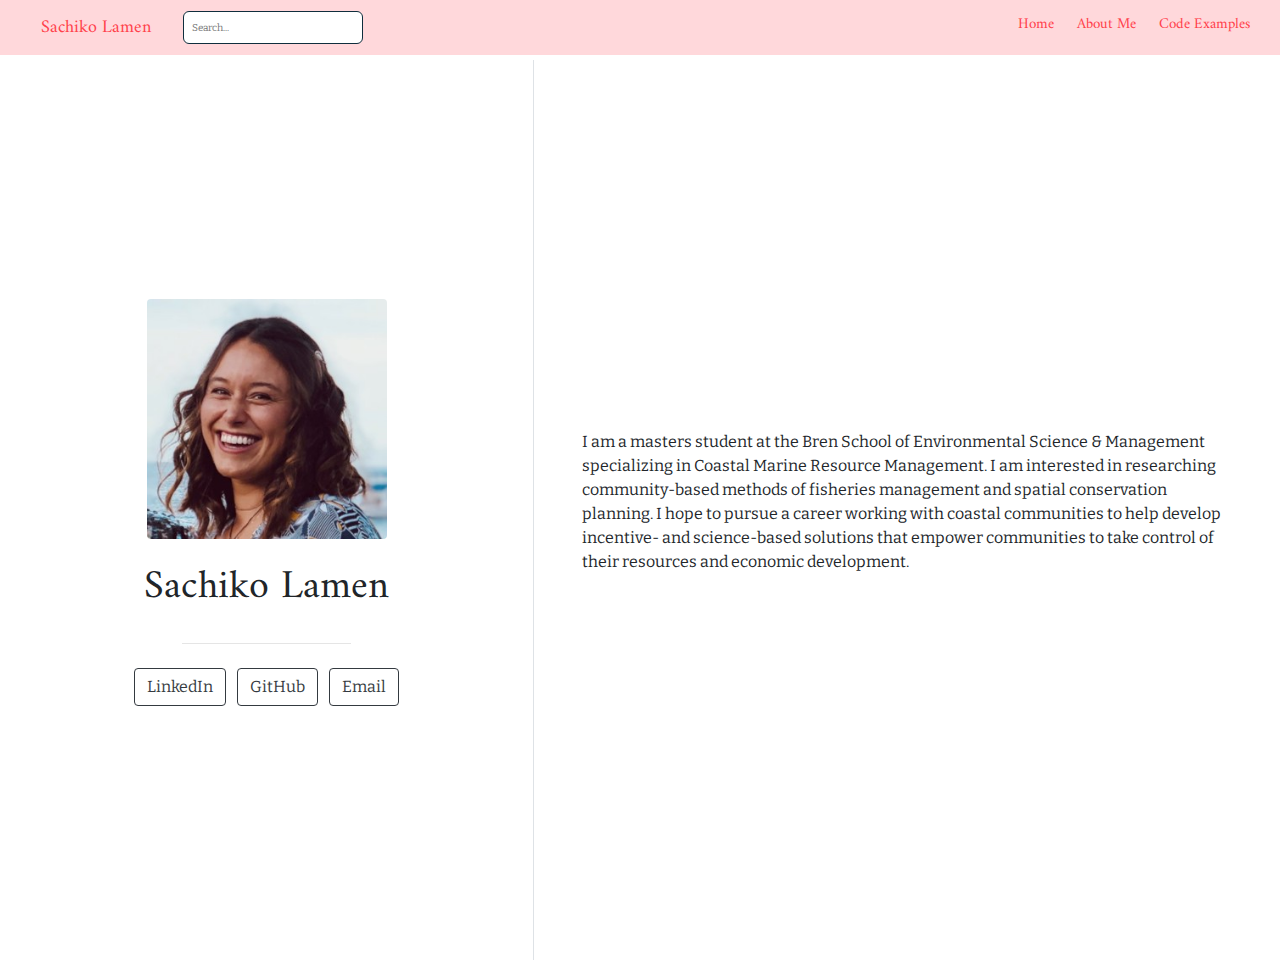
==== commit f64abc6c: "?" ====
--- a/docs/index.html
+++ b/docs/index.html
@@ -969,7 +969,7 @@
           <div class="nav-right">
           <a href="index.html">Home</a>
           <a href="about.html">About Me</a>
-          <a href="blog.html">Blog</a>
+          <a href="blog.html">Code Examples</a>
           <a href="javascript:void(0);" class="nav-toggle">&#9776;</a>
           </div>
           </nav>
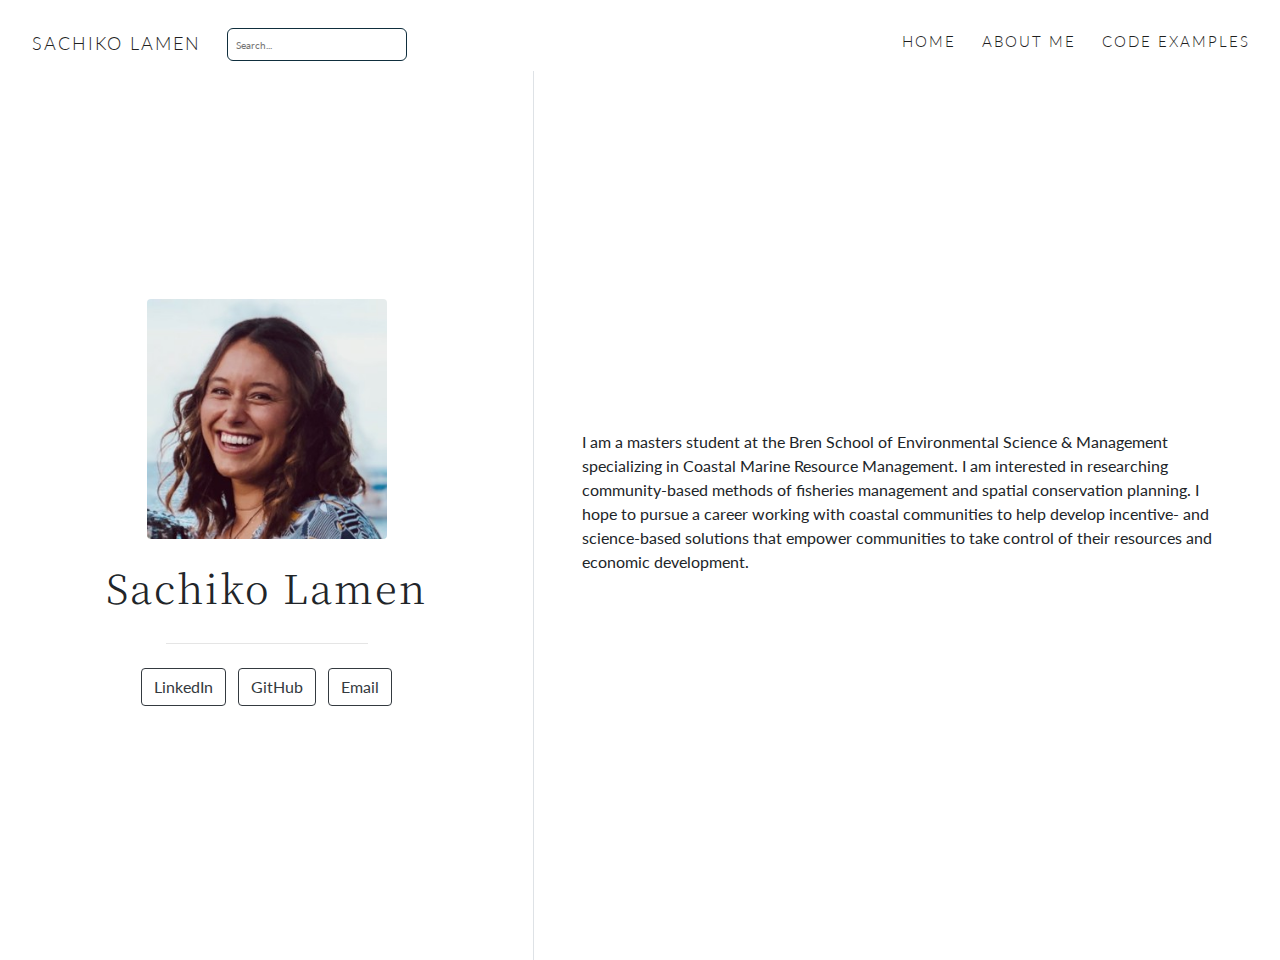
==== commit 966f9a8c: "Initial commit" ====
--- a/docs/index.html
+++ b/docs/index.html
@@ -719,11 +719,9 @@
 
           /* Optional: embed custom fonts here with `@import`          */
           /* This must remain at the top of this file.                 */
-          /* Optional: embed custom fonts here with `@import`          */
-          /* This must remain at the top of this file.                 */
-          @import url('https://fonts.googleapis.com/css2?family=Amiri');
-          @import url('https://fonts.googleapis.com/css2?family=Bitter');
-          @import url('https://fonts.googleapis.com/css2?family=DM+Mono');
+          @import url('https://fonts.googleapis.com/css?family=Noto+Serif+JP:300, 300i&display=swap');
+          @import url('https://fonts.googleapis.com/css?family=Lato:400,400i,700&display=swap');
+          @import url('https://fonts.googleapis.com/css?family=IBM+Plex+Mono&display=swap');
 
           html {
             /*-- Main font sizes --*/
@@ -733,23 +731,23 @@
             --aside-size:      12px;
             --fig-cap-size:    13px;
             /*-- Main font colors --*/
-            --title-color:     #000000;
-            --header-color:    rgba(0, 0, 0, 0.8);
-            --body-color:      rgba(0, 0, 0, 0.8);
+            --title-color:     #ca225e;
+            --header-color:    #ca225e;                    /* edited */
+            --body-color:      #404040;                    /* edited */
             --aside-color:     rgba(0, 0, 0, 0.6);
             --fig-cap-color:   rgba(0, 0, 0, 0.6);
             /*-- Specify custom fonts ~~~ must be imported above   --*/
-            --heading-font:    "Amiri", serif;
-            --mono-font:       "DM Mono", monospace;
-            --body-font:       "Bitter", sans-serif;
-            --navbar-font:     "Amiri", serif;
+            --heading-font:    "Noto Serif JP", sans-serif; /* edited */
+            --mono-font:       "IBM Plex Mono", monospace;  /* edited */
+            --body-font:       "Lato", sans-serif;          /* edited */
+            --navbar-font:     "Lato", sans-serif;          /* edited */
           }
 
           /*-- ARTICLE METADATA --*/
           d-byline {
-            --heading-size:    0.6rem;
+            --heading-size:    0.9rem;                      /* edited */
             --heading-color:   rgba(0, 0, 0, 0.5);
-            --body-size:       0.8rem;
+            --body-size:       0.95rem;                     /* edited */
             --body-color:      rgba(0, 0, 0, 0.8);
           }
 
@@ -762,42 +760,63 @@
           /*-- ARTICLE APPENDIX --*/
           d-appendix {
             --heading-size:    15px;
-            --heading-color:   rgba(0, 0, 0, 0.65);
-            --text-size:       0.8em;
-            --text-color:      rgba(0, 0, 0, 0.5);
+            --heading-color:   rgba(0, 0, 0, 0.65);      
+            --text-size:       0.9rem;                    /* edited */
+            --text-color:      #1a162d;                   /* edited */
           }
 
           /*-- WEBSITE HEADER + FOOTER --*/
           /* These properties only apply to Distill sites and blogs  */
 
           .distill-site-header {
-            --title-size:       18px;    
-            --text-color:       #ff414b; /* edited */
+            --title-size:       18px;
+            --text-color:       #1f1f1f;                   /* edited */
             --text-size:        15px;
-            --hover-color:      #dd424c; /* edited */
-            --bkgd-color:       #ffd8db; /* edited */
+            --hover-color:      #787878;                   /* edited */
+            --bkgd-color:       #fff;                      /* edited */
           }
 
           .distill-site-footer {
-            --text-color:       rgba(255, 255, 255, 0.8);
+            --text-color:       #7e7b88;                   /* edited */
             --text-size:        15px;
             --hover-color:      white;
-            --bkgd-color:       #0F2E3D;
+            --bkgd-color:       #ca225e3d;                 /* edited */
           }
 
           /*-- Additional custom styles --*/
-          /* Add any additional CSS rules below                      */
-
-          /* Change bullets */
+
           ul > li::marker {
-            font-size: 1.125em;
-            color: #ff414b;
-          }
-
-          /* Change link appearance */
-          d-article a {
-            border-bottom: 2px solid #ffd8db;
-            text-decoration: none;
+            color: #ca225e;
+          }
+
+          .distill-site-header { 
+            letter-spacing: 2px;
+            text-transform: uppercase;
+          }
+
+          h1, h2, h3, h4, h5, h6 {
+            letter-spacing: 2px;
+            font-weight: 300;
+          }
+
+          .distill-site-header .logo img{
+            max-height: 40px; /* Makes logo bigger, default was 20px */
+          }
+
+          .distill-site-header {
+            padding-top: 1rem;
+          }
+
+          d-title h1,
+          d-article h2,
+          .posts-list .description h2,
+          .posts-list > h1 {
+              font-weight: 300;
+          }
+
+          d-appendix {
+            background-color: #fdf7f9;
+            border-top: none;
           }</style>
           <style type="text/css">
           /* base style */
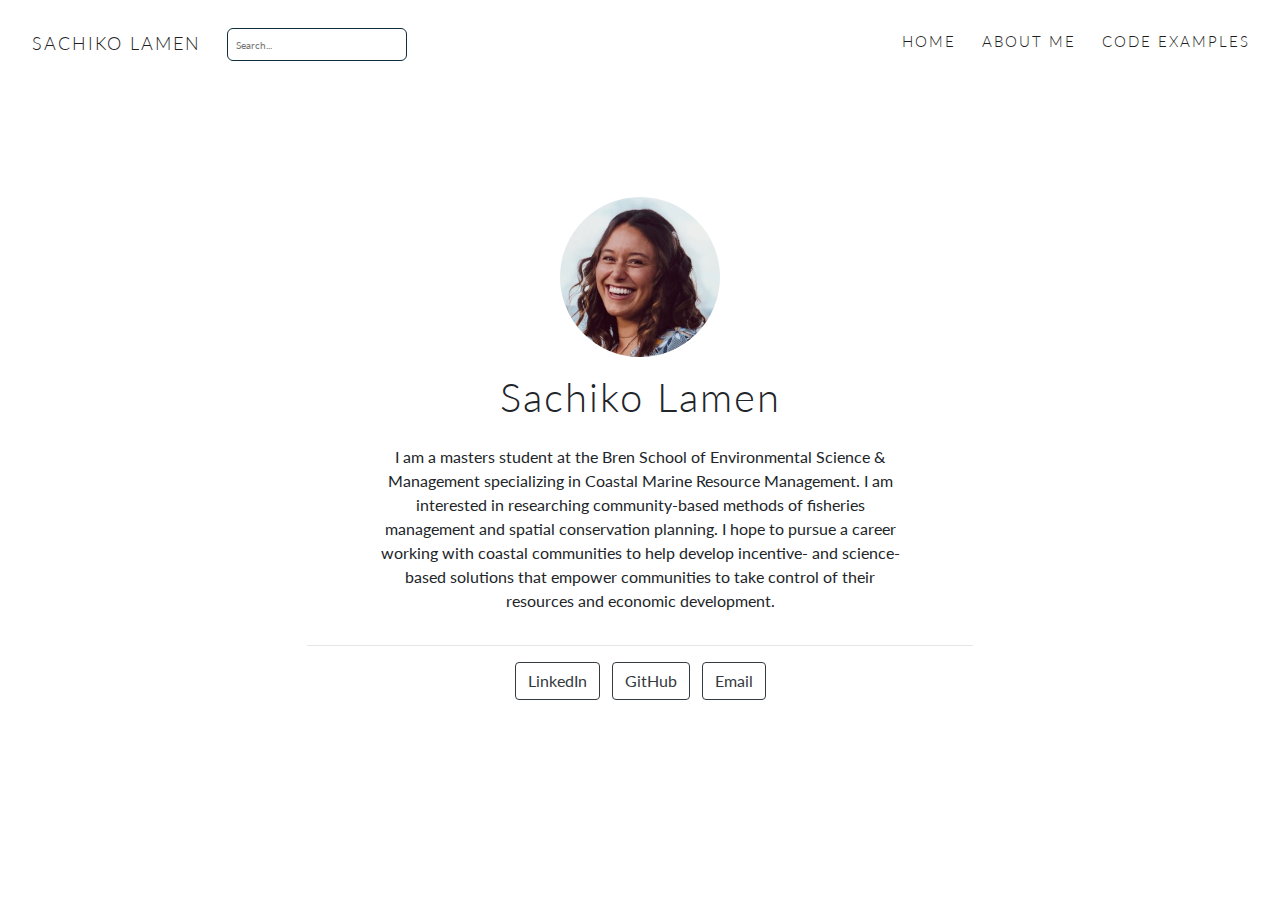
==== commit 25b5a96c: "Initial commit" ====
--- a/docs/index.html
+++ b/docs/index.html
@@ -7,9 +7,6 @@
 
     <!-- Bootstrap CSS -->
     <link rel="stylesheet" href="https://stackpath.bootstrapcdn.com/bootstrap/4.5.0/css/bootstrap.min.css">
-
-    <link href="https://fonts.googleapis.com/css2?family=Roboto+Slab&display=swap" rel="stylesheet">
-    <style type="text/css">body {font-family: 'Roboto Slab', serif;}</style>
 
     <title>Sachiko Lamen</title>
 
@@ -731,13 +728,13 @@
             --aside-size:      12px;
             --fig-cap-size:    13px;
             /*-- Main font colors --*/
-            --title-color:     #ca225e;
-            --header-color:    #ca225e;                    /* edited */
+            --title-color:     #204687;
+            --header-color:    #204687;                    /* edited */
             --body-color:      #404040;                    /* edited */
             --aside-color:     rgba(0, 0, 0, 0.6);
             --fig-cap-color:   rgba(0, 0, 0, 0.6);
             /*-- Specify custom fonts ~~~ must be imported above   --*/
-            --heading-font:    "Noto Serif JP", sans-serif; /* edited */
+            --heading-font:    "Lato", sans-serif; /* edited */
             --mono-font:       "IBM Plex Mono", monospace;  /* edited */
             --body-font:       "Lato", sans-serif;          /* edited */
             --navbar-font:     "Lato", sans-serif;          /* edited */
@@ -746,7 +743,7 @@
           /*-- ARTICLE METADATA --*/
           d-byline {
             --heading-size:    0.9rem;                      /* edited */
-            --heading-color:   rgba(0, 0, 0, 0.5);
+            --heading-color:   rgba(0,100,145,0.3);
             --body-size:       0.95rem;                     /* edited */
             --body-color:      rgba(0, 0, 0, 0.8);
           }
@@ -997,91 +994,73 @@
           <!--radix_placeholder_site_before_body-->
           <!--/radix_placeholder_site_before_body-->
     
-    <div class="container-fluid d-none d-lg-block d-xl-block">
-      <div class="d-flex row flex-row vh-100">
-        <div class="d-flex flex-column col-5 align-items-center text-center align-self-center">
-          <div class="mx-auto text-center">
-            <div class="p-3">
-              <img src="1574833155838.jpg" style="height:15rem" class="rounded">
+    <div class="container min-vh-100">
+      <div class="row min-vh-100 justify-content-center align-items-center">
+        <div class="col-12 text-center">
+          <img src="1574833155838.jpg" style="height:10rem" class="rounded-circle">
+          <div class="mt-3">
+            <h1>Sachiko Lamen</h1>
+          </div>
+          <div class="row justify-content-center align-items-center">
+            <div class="col-6 mt-3 text-center d-none d-sm-block">
+              <p>I am a masters student at the Bren School of Environmental Science &amp; Management specializing in Coastal Marine Resource Management. I am interested in researching community-based methods of fisheries management and spatial conservation planning. I hope to pursue a career working with coastal communities to help develop incentive- and science-based solutions that empower communities to take control of their resources and economic development.</p>
             </div>
-            <div class="p-2">
-              <h1>Sachiko Lamen</h1>
-            </div>
-            <hr style="width:60%;"/>
-            <div class="p-2">
-              <div id="icon-list">
-                <ul class="list-inline">
-                                    <li class="list-inline-item">
-                    <a href=https://www.linkedin.com/in/sachiko-lamen-7b4346176/>
-                      <button type="button" class="btn btn-outline-dark mb-2">
-                        LinkedIn
-                      </button>
-                    </a>
-                  </li>
-                                    <li class="list-inline-item">
-                    <a href=https://github.com/sachikolamen>
-                      <button type="button" class="btn btn-outline-dark mb-2">
-                        GitHub
-                      </button>
-                    </a>
-                  </li>
-                                    <li class="list-inline-item">
-                    <a href=mailto:sachikolamen@bren.ucsb.edu>
-                      <button type="button" class="btn btn-outline-dark mb-2">
-                        Email
-                      </button>
-                    </a>
-                  </li>
-                                  </ul>
-              </div>
+            <div class="col-11 mt-3 text-center d-block d-sm-none">
+              <p>I am a masters student at the Bren School of Environmental Science &amp; Management specializing in Coastal Marine Resource Management. I am interested in researching community-based methods of fisheries management and spatial conservation planning. I hope to pursue a career working with coastal communities to help develop incentive- and science-based solutions that empower communities to take control of their resources and economic development.</p>
             </div>
           </div>
-        </div>
-        <div class="d-flex flex-column vh-100 border-left"></div>
-        <div class="d-flex flex-column col px-5 align-items-center align-self-center mh-100" style="overflow-y: scroll;">
-          <div class="my-5" id="content">
-            <p>I am a masters student at the Bren School of Environmental Science &amp; Management specializing in Coastal Marine Resource Management. I am interested in researching community-based methods of fisheries management and spatial conservation planning. I hope to pursue a career working with coastal communities to help develop incentive- and science-based solutions that empower communities to take control of their resources and economic development.</p>
-          </div>
-        </div>
-      </div>
-    </div>
-
-    <div class="container-flex min-vh-100 d-block d-lg-none d-xl-none">
-      <div class="d-flex flex-row justify-content-center">
-        <div class="d-flex flex-col">
-          <div class="mx-auto">
-            <div class="p-3 mt-3 text-center">
-              <img src="1574833155838.jpg" style="height:15rem" class="rounded">
-            </div>
-            <div class="p-2 text-center">
-              <h1>Sachiko Lamen</h1>
-            </div>
-            <hr style="width:60%;"/>
-
-            <div class="row justify-content-center align-items-center">
-              <div class="col-8 p-1 text-center">
-                <div class="list-group">
-                                    <a href=https://www.linkedin.com/in/sachiko-lamen-7b4346176/>
-                    <button type="button" class="list-group-item list-group-item-action my-1 rounded">
+
+          <hr style="width:60%;"/>
+
+          <div class="row justify-content-center align-items-center">
+            <div class="col-8 text-center d-none d-sm-block">
+              <ul class="list-inline">
+                                <li class="list-inline-item">
+                  <a href=https://www.linkedin.com/in/sachiko-lamen-7b4346176/>
+                    <button type="button" class="btn btn-outline-dark mb-2">
                       LinkedIn
                     </button>
                   </a>
-                                    <a href=https://github.com/sachikolamen>
-                    <button type="button" class="list-group-item list-group-item-action my-1 rounded">
+                </li>
+                                <li class="list-inline-item">
+                  <a href=https://github.com/sachikolamen>
+                    <button type="button" class="btn btn-outline-dark mb-2">
                       GitHub
                     </button>
                   </a>
-                                    <a href=mailto:sachikolamen@bren.ucsb.edu>
-                    <button type="button" class="list-group-item list-group-item-action my-1 rounded">
+                </li>
+                                <li class="list-inline-item">
+                  <a href=mailto:sachikolamen@bren.ucsb.edu>
+                    <button type="button" class="btn btn-outline-dark mb-2">
                       Email
                     </button>
                   </a>
-                                  </div>
-              </div>
+                </li>
+                              </ul>
             </div>
-            <div class="p pt-4 px-5">
-              <p>I am a masters student at the Bren School of Environmental Science &amp; Management specializing in Coastal Marine Resource Management. I am interested in researching community-based methods of fisheries management and spatial conservation planning. I hope to pursue a career working with coastal communities to help develop incentive- and science-based solutions that empower communities to take control of their resources and economic development.</p>
+          </div>
+
+          <div class="row justify-content-center align-items-center">
+            <div class="col-8 m-1 text-center d-block d-sm-none">
+              <div class="list-group">
+                                <a href=https://www.linkedin.com/in/sachiko-lamen-7b4346176/>
+                  <button type="button" class="list-group-item list-group-item-action my-1 rounded">
+                    LinkedIn
+                  </button>
+                </a>
+                                <a href=https://github.com/sachikolamen>
+                  <button type="button" class="list-group-item list-group-item-action my-1 rounded">
+                    GitHub
+                  </button>
+                </a>
+                                <a href=mailto:sachikolamen@bren.ucsb.edu>
+                  <button type="button" class="list-group-item list-group-item-action my-1 rounded">
+                    Email
+                  </button>
+                </a>
+                              </div>
             </div>
+          </div>
         </div>
       </div>
     </div>
@@ -1092,10 +1071,10 @@
     <script src="https://cdn.jsdelivr.net/npm/popper.js@1.16.0/dist/umd/popper.min.js" integrity="sha384-Q6E9RHvbIyZFJoft+2mJbHaEWldlvI9IOYy5n3zV9zzTtmI3UksdQRVvoxMfooAo" crossorigin="anonymous"></script>
     <script src="https://stackpath.bootstrapcdn.com/bootstrap/4.5.0/js/bootstrap.min.js" integrity="sha384-OgVRvuATP1z7JjHLkuOU7Xw704+h835Lr+6QL9UvYjZE3Ipu6Tp75j7Bh/kR0JKI" crossorigin="anonymous"></script>
 
-      <!--radix_placeholder_site_after_body-->
-      <!--/radix_placeholder_site_after_body-->
-      <!--radix_placeholder_navigation_after_body-->
-      <!--/radix_placeholder_navigation_after_body-->
-  
+          <!--radix_placeholder_site_after_body-->
+          <!--/radix_placeholder_site_after_body-->
+          <!--radix_placeholder_navigation_after_body-->
+          <!--/radix_placeholder_navigation_after_body-->
+    
   </body>
 </html>
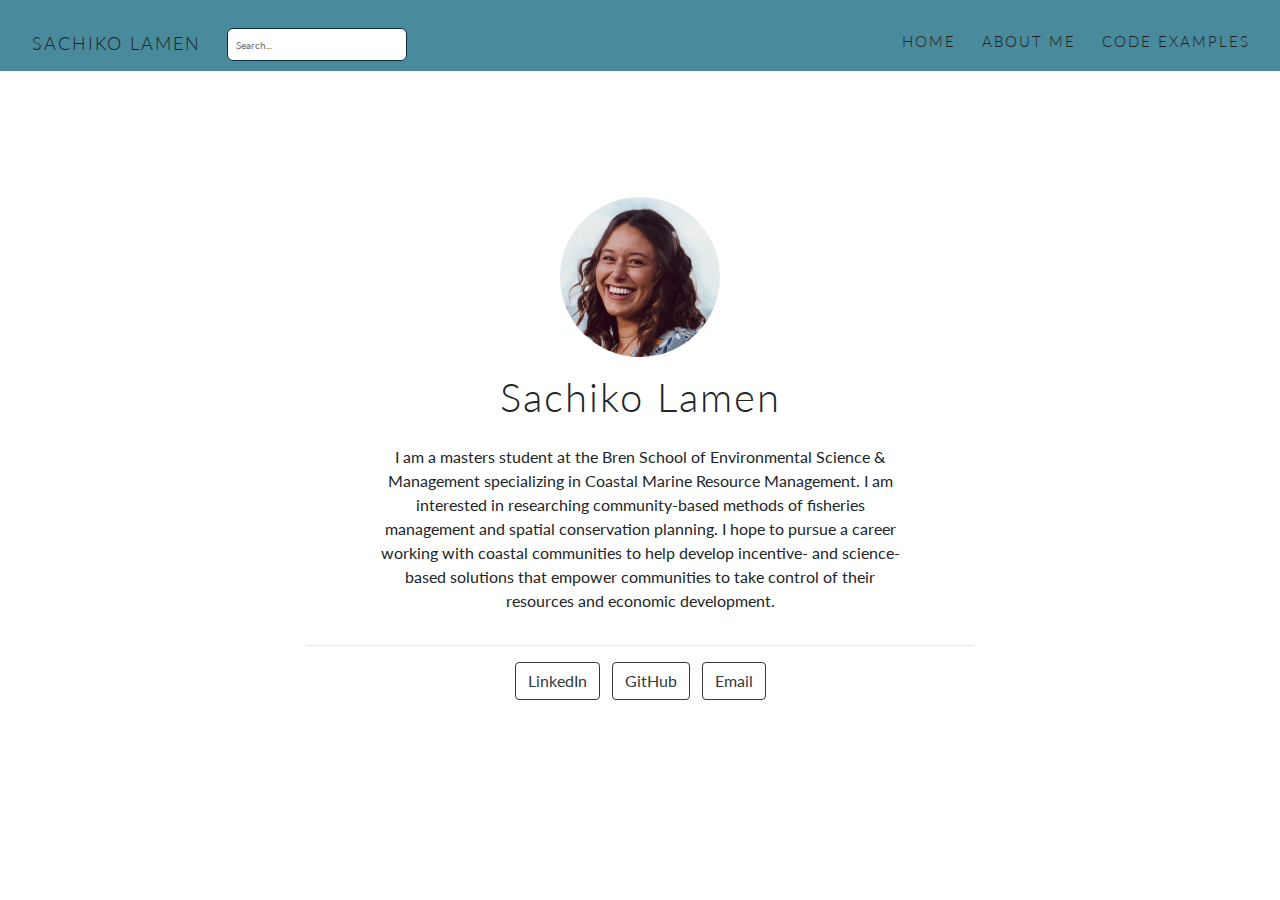
==== commit 365116d3: "Initial commit" ====
--- a/docs/index.html
+++ b/docs/index.html
@@ -745,7 +745,7 @@
             --heading-size:    0.9rem;                      /* edited */
             --heading-color:   rgba(0,100,145,0.3);
             --body-size:       0.95rem;                     /* edited */
-            --body-color:      rgba(0, 0, 0, 0.8);
+            --body-color:      rgba(0,100,145,0.3);
           }
 
           /*-- ARTICLE TABLE OF CONTENTS --*/
@@ -757,7 +757,7 @@
           /*-- ARTICLE APPENDIX --*/
           d-appendix {
             --heading-size:    15px;
-            --heading-color:   rgba(0, 0, 0, 0.65);      
+            --heading-color:   rgba(0,100,145,0.3);      
             --text-size:       0.9rem;                    /* edited */
             --text-color:      #1a162d;                   /* edited */
           }
@@ -770,7 +770,7 @@
             --text-color:       #1f1f1f;                   /* edited */
             --text-size:        15px;
             --hover-color:      #787878;                   /* edited */
-            --bkgd-color:       #fff;                      /* edited */
+            --bkgd-color:       #498a9c;                      /* edited */
           }
 
           .distill-site-footer {
@@ -797,7 +797,7 @@
           }
 
           .distill-site-header .logo img{
-            max-height: 40px; /* Makes logo bigger, default was 20px */
+            max-height: 100px; /* Makes logo bigger, default was 20px */
           }
 
           .distill-site-header {
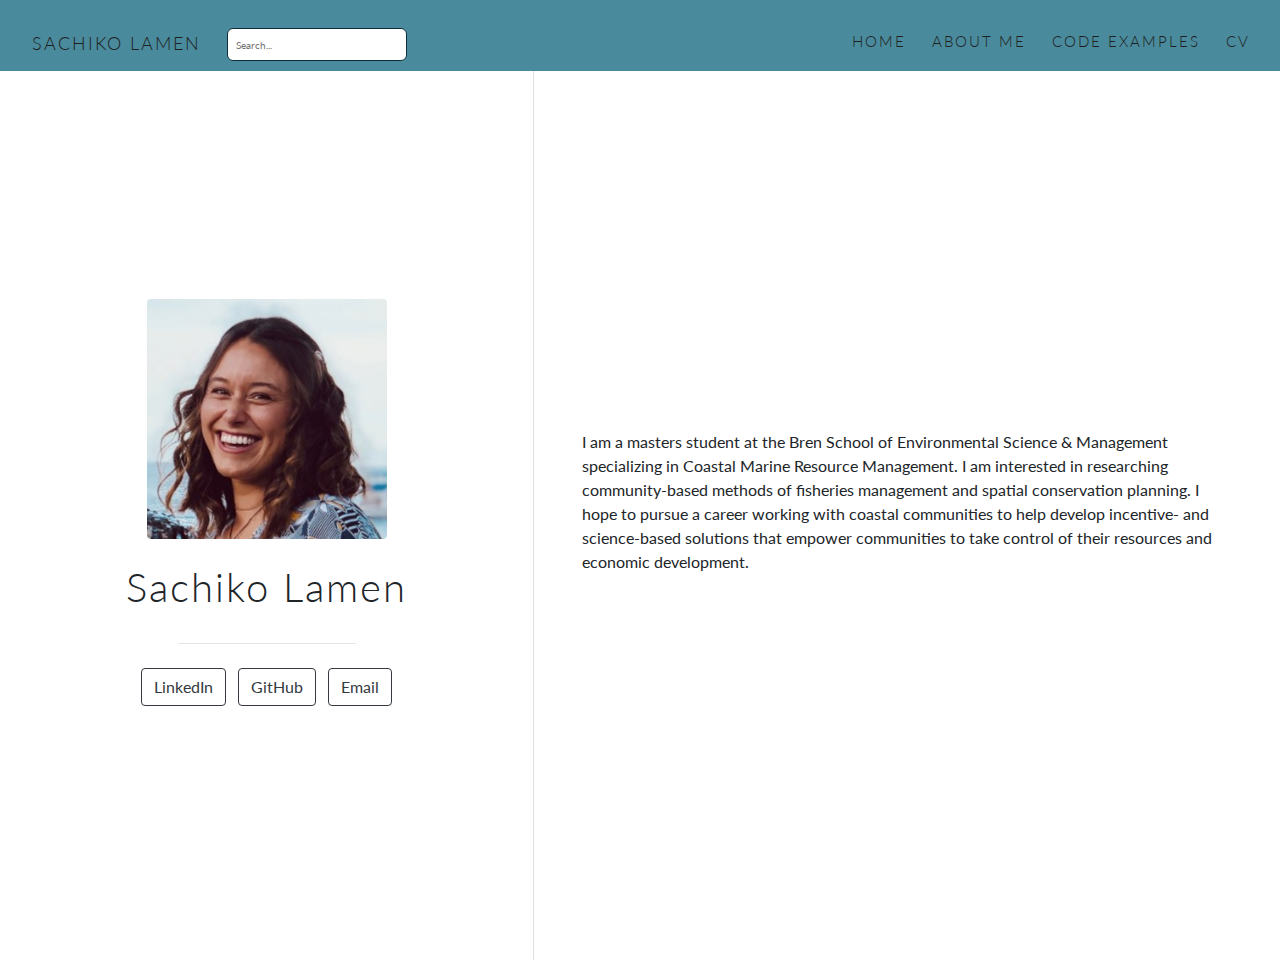
==== commit f22c78d3: "again...?" ====
--- a/docs/index.html
+++ b/docs/index.html
@@ -7,6 +7,9 @@
 
     <!-- Bootstrap CSS -->
     <link rel="stylesheet" href="https://stackpath.bootstrapcdn.com/bootstrap/4.5.0/css/bootstrap.min.css">
+
+    <link href="https://fonts.googleapis.com/css2?family=Roboto+Slab&display=swap" rel="stylesheet">
+    <style type="text/css">body {font-family: 'Roboto Slab', serif;}</style>
 
     <title>Sachiko Lamen</title>
 
@@ -986,6 +989,7 @@
           <a href="index.html">Home</a>
           <a href="about.html">About Me</a>
           <a href="blog.html">Code Examples</a>
+          <a href="cv.html">CV</a>
           <a href="javascript:void(0);" class="nav-toggle">&#9776;</a>
           </div>
           </nav>
@@ -994,73 +998,91 @@
           <!--radix_placeholder_site_before_body-->
           <!--/radix_placeholder_site_before_body-->
     
-    <div class="container min-vh-100">
-      <div class="row min-vh-100 justify-content-center align-items-center">
-        <div class="col-12 text-center">
-          <img src="1574833155838.jpg" style="height:10rem" class="rounded-circle">
-          <div class="mt-3">
-            <h1>Sachiko Lamen</h1>
-          </div>
-          <div class="row justify-content-center align-items-center">
-            <div class="col-6 mt-3 text-center d-none d-sm-block">
-              <p>I am a masters student at the Bren School of Environmental Science &amp; Management specializing in Coastal Marine Resource Management. I am interested in researching community-based methods of fisheries management and spatial conservation planning. I hope to pursue a career working with coastal communities to help develop incentive- and science-based solutions that empower communities to take control of their resources and economic development.</p>
+    <div class="container-fluid d-none d-lg-block d-xl-block">
+      <div class="d-flex row flex-row vh-100">
+        <div class="d-flex flex-column col-5 align-items-center text-center align-self-center">
+          <div class="mx-auto text-center">
+            <div class="p-3">
+              <img src="1574833155838.jpg" style="height:15rem" class="rounded">
             </div>
-            <div class="col-11 mt-3 text-center d-block d-sm-none">
-              <p>I am a masters student at the Bren School of Environmental Science &amp; Management specializing in Coastal Marine Resource Management. I am interested in researching community-based methods of fisheries management and spatial conservation planning. I hope to pursue a career working with coastal communities to help develop incentive- and science-based solutions that empower communities to take control of their resources and economic development.</p>
+            <div class="p-2">
+              <h1>Sachiko Lamen</h1>
+            </div>
+            <hr style="width:60%;"/>
+            <div class="p-2">
+              <div id="icon-list">
+                <ul class="list-inline">
+                                    <li class="list-inline-item">
+                    <a href=https://www.linkedin.com/in/sachiko-lamen-7b4346176/>
+                      <button type="button" class="btn btn-outline-dark mb-2">
+                        LinkedIn
+                      </button>
+                    </a>
+                  </li>
+                                    <li class="list-inline-item">
+                    <a href=https://github.com/sachikolamen>
+                      <button type="button" class="btn btn-outline-dark mb-2">
+                        GitHub
+                      </button>
+                    </a>
+                  </li>
+                                    <li class="list-inline-item">
+                    <a href=mailto:sachikolamen@bren.ucsb.edu>
+                      <button type="button" class="btn btn-outline-dark mb-2">
+                        Email
+                      </button>
+                    </a>
+                  </li>
+                                  </ul>
+              </div>
             </div>
           </div>
-
-          <hr style="width:60%;"/>
-
-          <div class="row justify-content-center align-items-center">
-            <div class="col-8 text-center d-none d-sm-block">
-              <ul class="list-inline">
-                                <li class="list-inline-item">
-                  <a href=https://www.linkedin.com/in/sachiko-lamen-7b4346176/>
-                    <button type="button" class="btn btn-outline-dark mb-2">
+        </div>
+        <div class="d-flex flex-column vh-100 border-left"></div>
+        <div class="d-flex flex-column col px-5 align-items-center align-self-center mh-100" style="overflow-y: scroll;">
+          <div class="my-5" id="content">
+            <p>I am a masters student at the Bren School of Environmental Science &amp; Management specializing in Coastal Marine Resource Management. I am interested in researching community-based methods of fisheries management and spatial conservation planning. I hope to pursue a career working with coastal communities to help develop incentive- and science-based solutions that empower communities to take control of their resources and economic development.</p>
+          </div>
+        </div>
+      </div>
+    </div>
+
+    <div class="container-flex min-vh-100 d-block d-lg-none d-xl-none">
+      <div class="d-flex flex-row justify-content-center">
+        <div class="d-flex flex-col">
+          <div class="mx-auto">
+            <div class="p-3 mt-3 text-center">
+              <img src="1574833155838.jpg" style="height:15rem" class="rounded">
+            </div>
+            <div class="p-2 text-center">
+              <h1>Sachiko Lamen</h1>
+            </div>
+            <hr style="width:60%;"/>
+
+            <div class="row justify-content-center align-items-center">
+              <div class="col-8 p-1 text-center">
+                <div class="list-group">
+                                    <a href=https://www.linkedin.com/in/sachiko-lamen-7b4346176/>
+                    <button type="button" class="list-group-item list-group-item-action my-1 rounded">
                       LinkedIn
                     </button>
                   </a>
-                </li>
-                                <li class="list-inline-item">
-                  <a href=https://github.com/sachikolamen>
-                    <button type="button" class="btn btn-outline-dark mb-2">
+                                    <a href=https://github.com/sachikolamen>
+                    <button type="button" class="list-group-item list-group-item-action my-1 rounded">
                       GitHub
                     </button>
                   </a>
-                </li>
-                                <li class="list-inline-item">
-                  <a href=mailto:sachikolamen@bren.ucsb.edu>
-                    <button type="button" class="btn btn-outline-dark mb-2">
+                                    <a href=mailto:sachikolamen@bren.ucsb.edu>
+                    <button type="button" class="list-group-item list-group-item-action my-1 rounded">
                       Email
                     </button>
                   </a>
-                </li>
-                              </ul>
+                                  </div>
+              </div>
             </div>
-          </div>
-
-          <div class="row justify-content-center align-items-center">
-            <div class="col-8 m-1 text-center d-block d-sm-none">
-              <div class="list-group">
-                                <a href=https://www.linkedin.com/in/sachiko-lamen-7b4346176/>
-                  <button type="button" class="list-group-item list-group-item-action my-1 rounded">
-                    LinkedIn
-                  </button>
-                </a>
-                                <a href=https://github.com/sachikolamen>
-                  <button type="button" class="list-group-item list-group-item-action my-1 rounded">
-                    GitHub
-                  </button>
-                </a>
-                                <a href=mailto:sachikolamen@bren.ucsb.edu>
-                  <button type="button" class="list-group-item list-group-item-action my-1 rounded">
-                    Email
-                  </button>
-                </a>
-                              </div>
+            <div class="p pt-4 px-5">
+              <p>I am a masters student at the Bren School of Environmental Science &amp; Management specializing in Coastal Marine Resource Management. I am interested in researching community-based methods of fisheries management and spatial conservation planning. I hope to pursue a career working with coastal communities to help develop incentive- and science-based solutions that empower communities to take control of their resources and economic development.</p>
             </div>
-          </div>
         </div>
       </div>
     </div>
@@ -1071,10 +1093,10 @@
     <script src="https://cdn.jsdelivr.net/npm/popper.js@1.16.0/dist/umd/popper.min.js" integrity="sha384-Q6E9RHvbIyZFJoft+2mJbHaEWldlvI9IOYy5n3zV9zzTtmI3UksdQRVvoxMfooAo" crossorigin="anonymous"></script>
     <script src="https://stackpath.bootstrapcdn.com/bootstrap/4.5.0/js/bootstrap.min.js" integrity="sha384-OgVRvuATP1z7JjHLkuOU7Xw704+h835Lr+6QL9UvYjZE3Ipu6Tp75j7Bh/kR0JKI" crossorigin="anonymous"></script>
 
-          <!--radix_placeholder_site_after_body-->
-          <!--/radix_placeholder_site_after_body-->
-          <!--radix_placeholder_navigation_after_body-->
-          <!--/radix_placeholder_navigation_after_body-->
-    
+      <!--radix_placeholder_site_after_body-->
+      <!--/radix_placeholder_site_after_body-->
+      <!--radix_placeholder_navigation_after_body-->
+      <!--/radix_placeholder_navigation_after_body-->
+  
   </body>
 </html>
